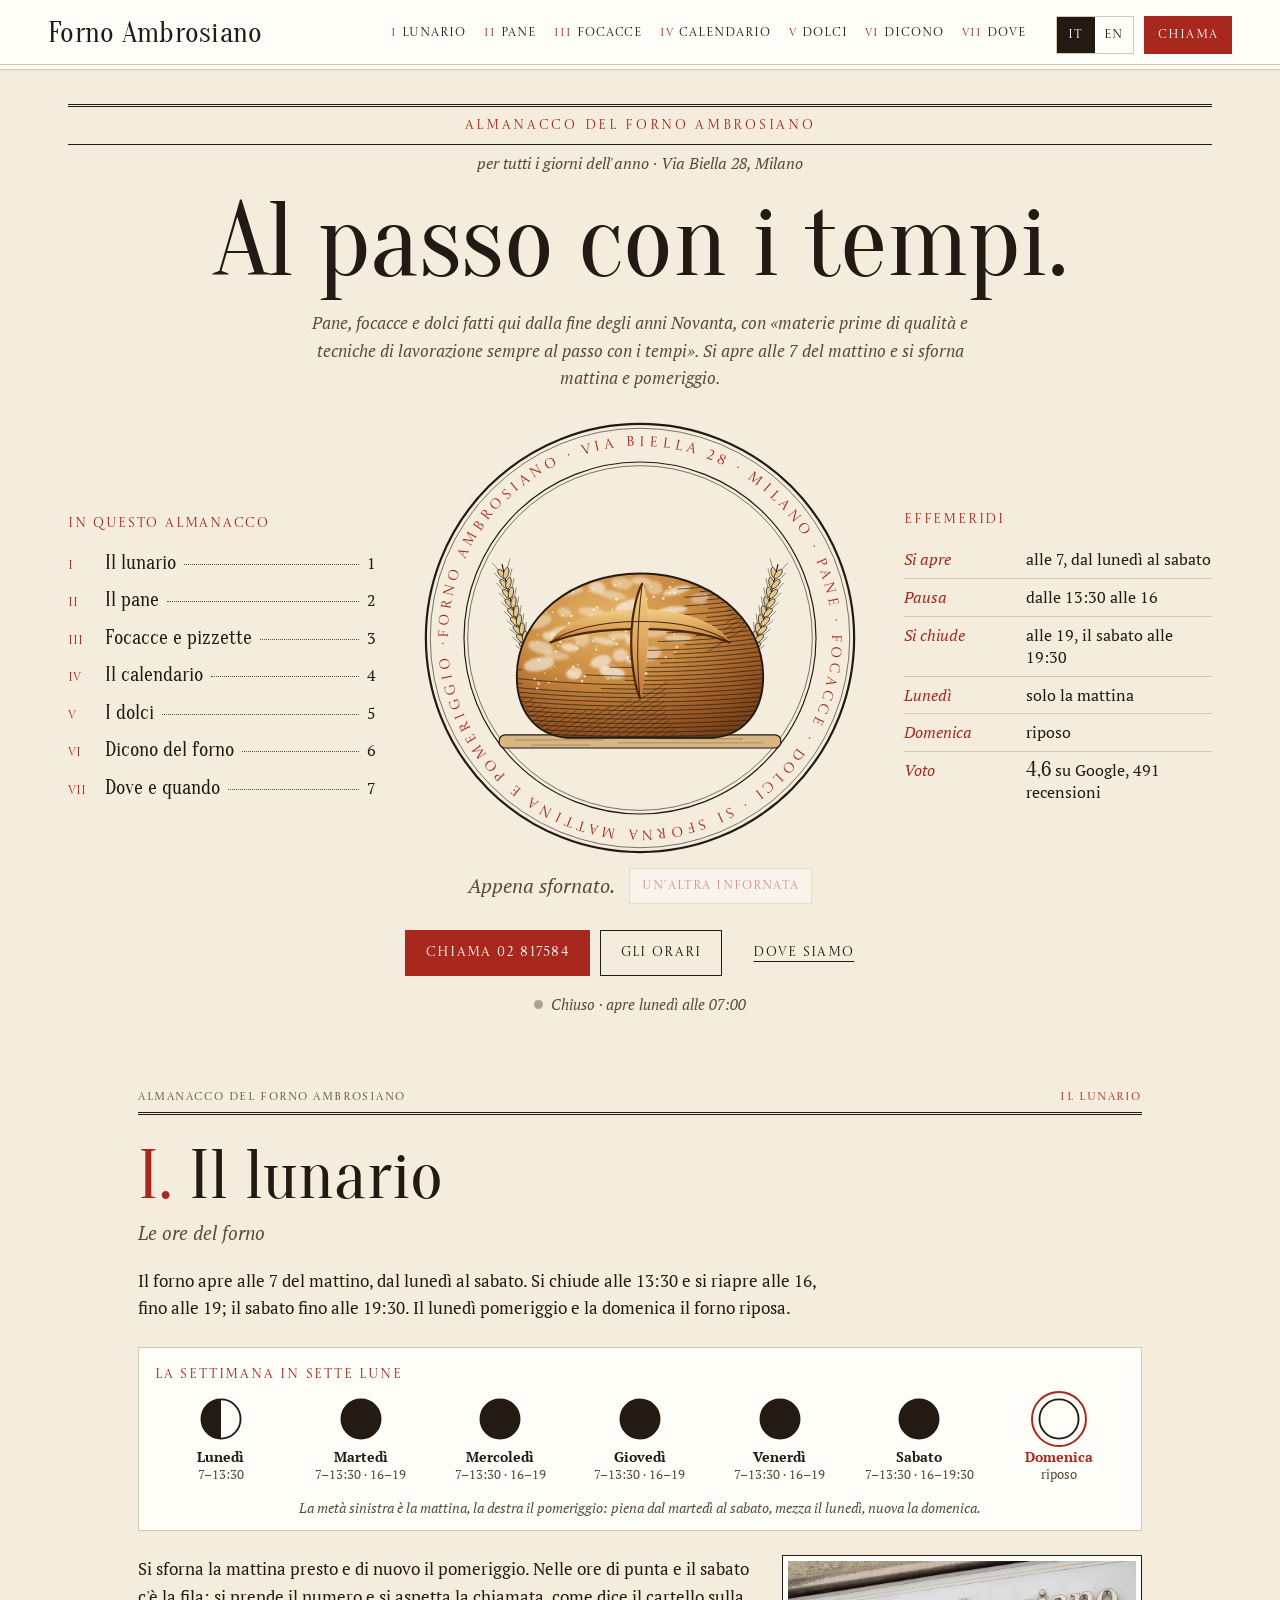
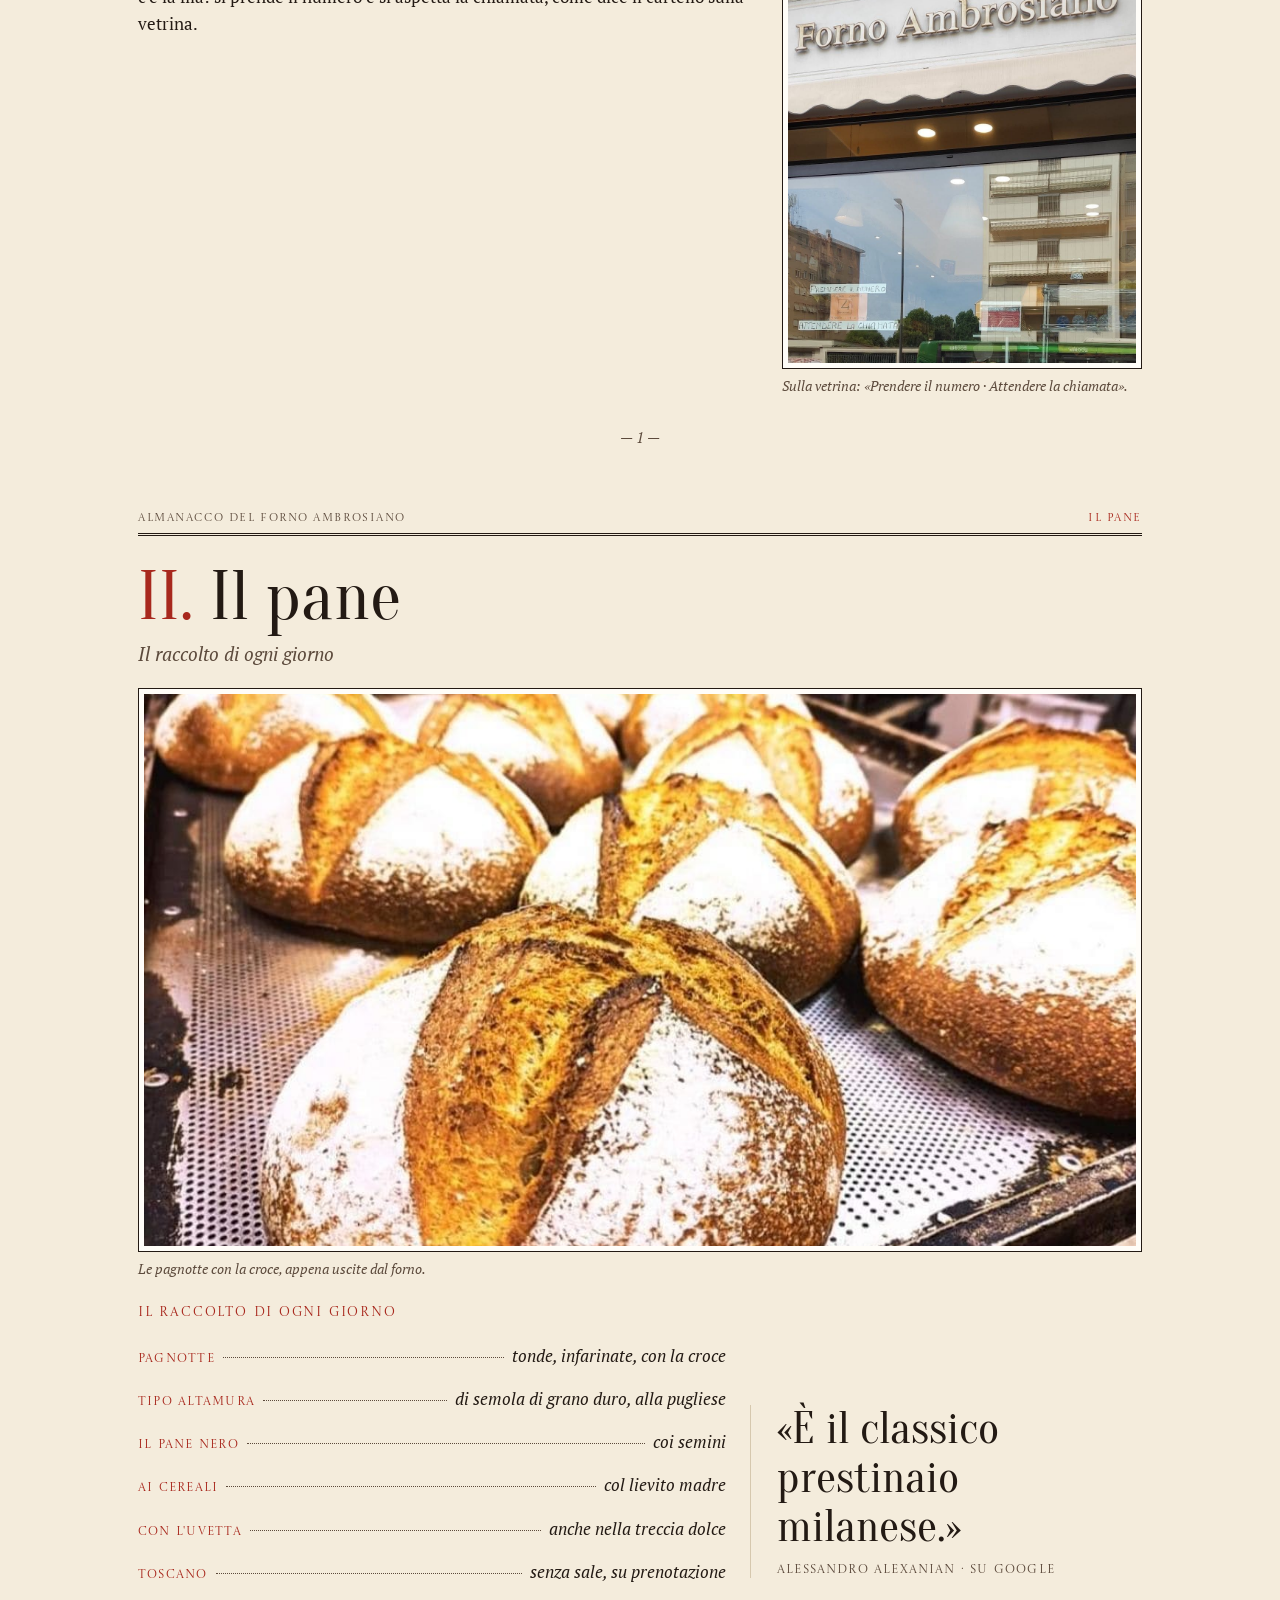
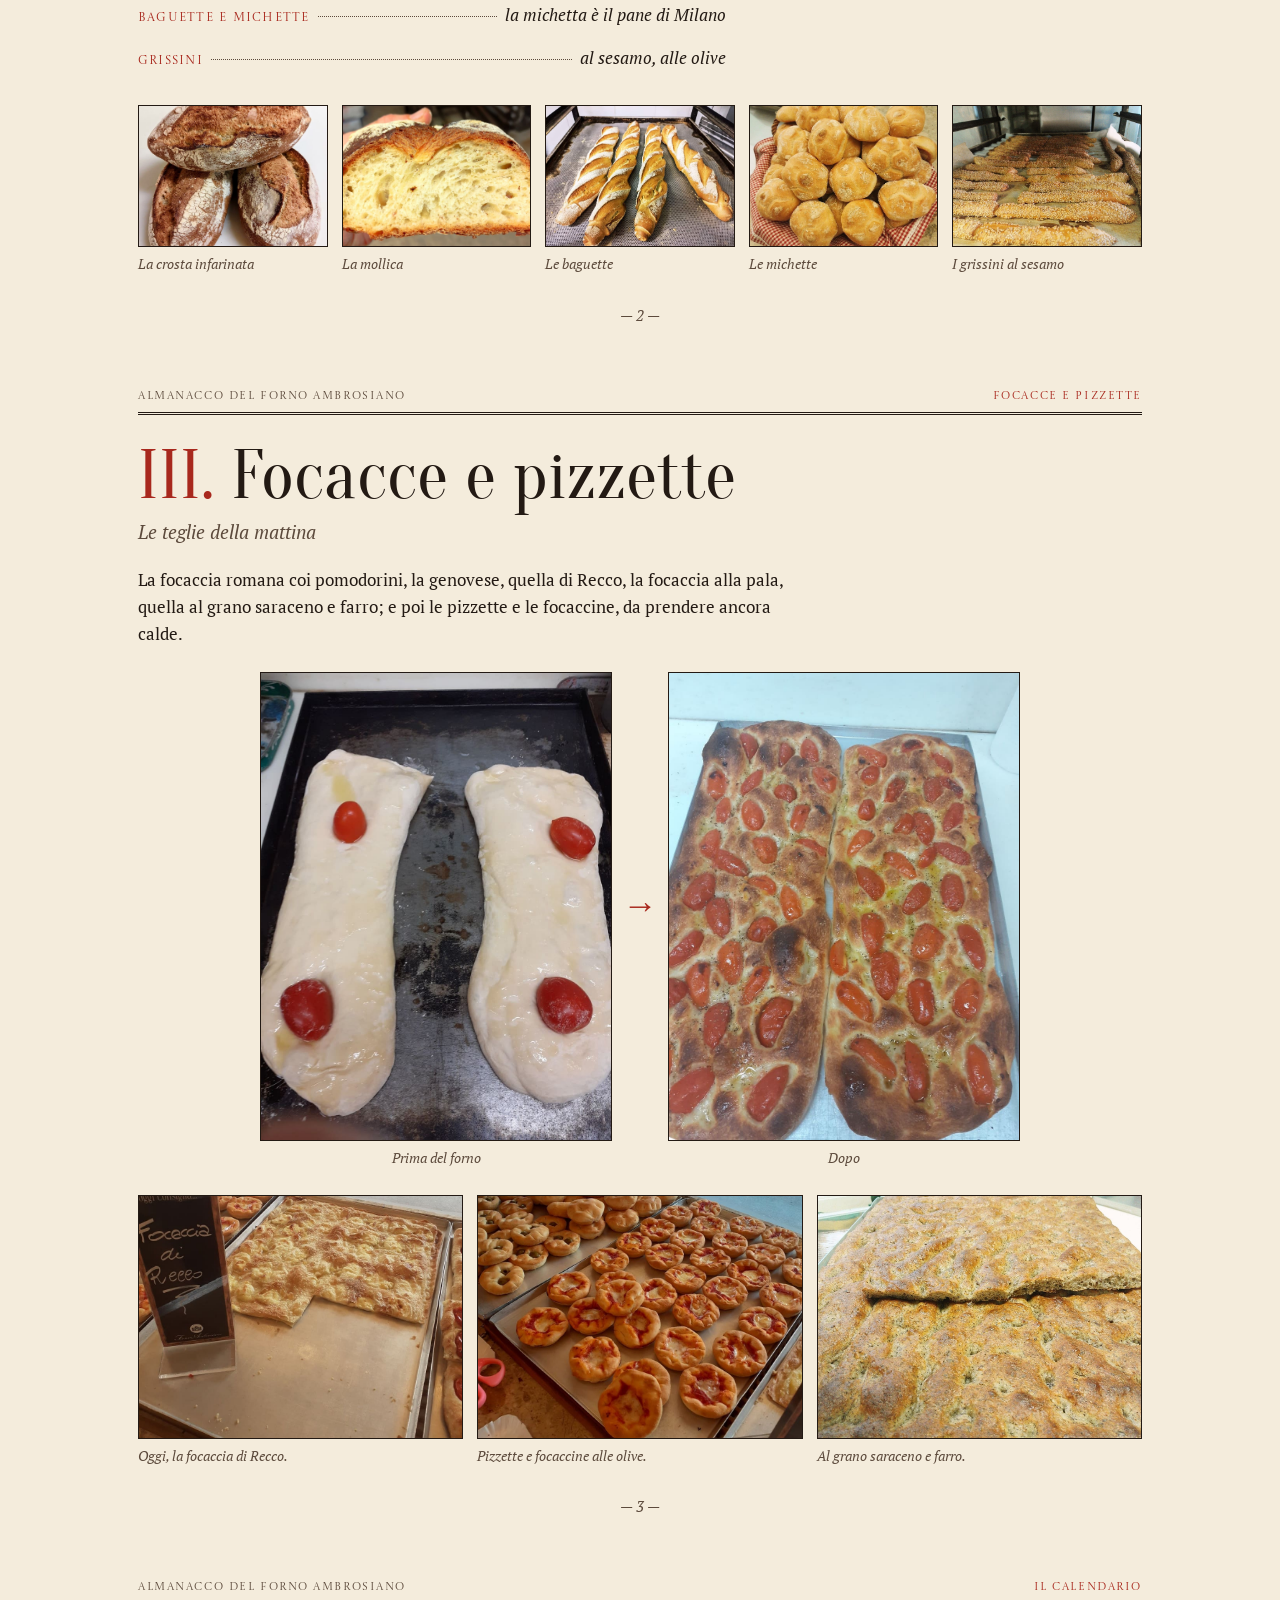
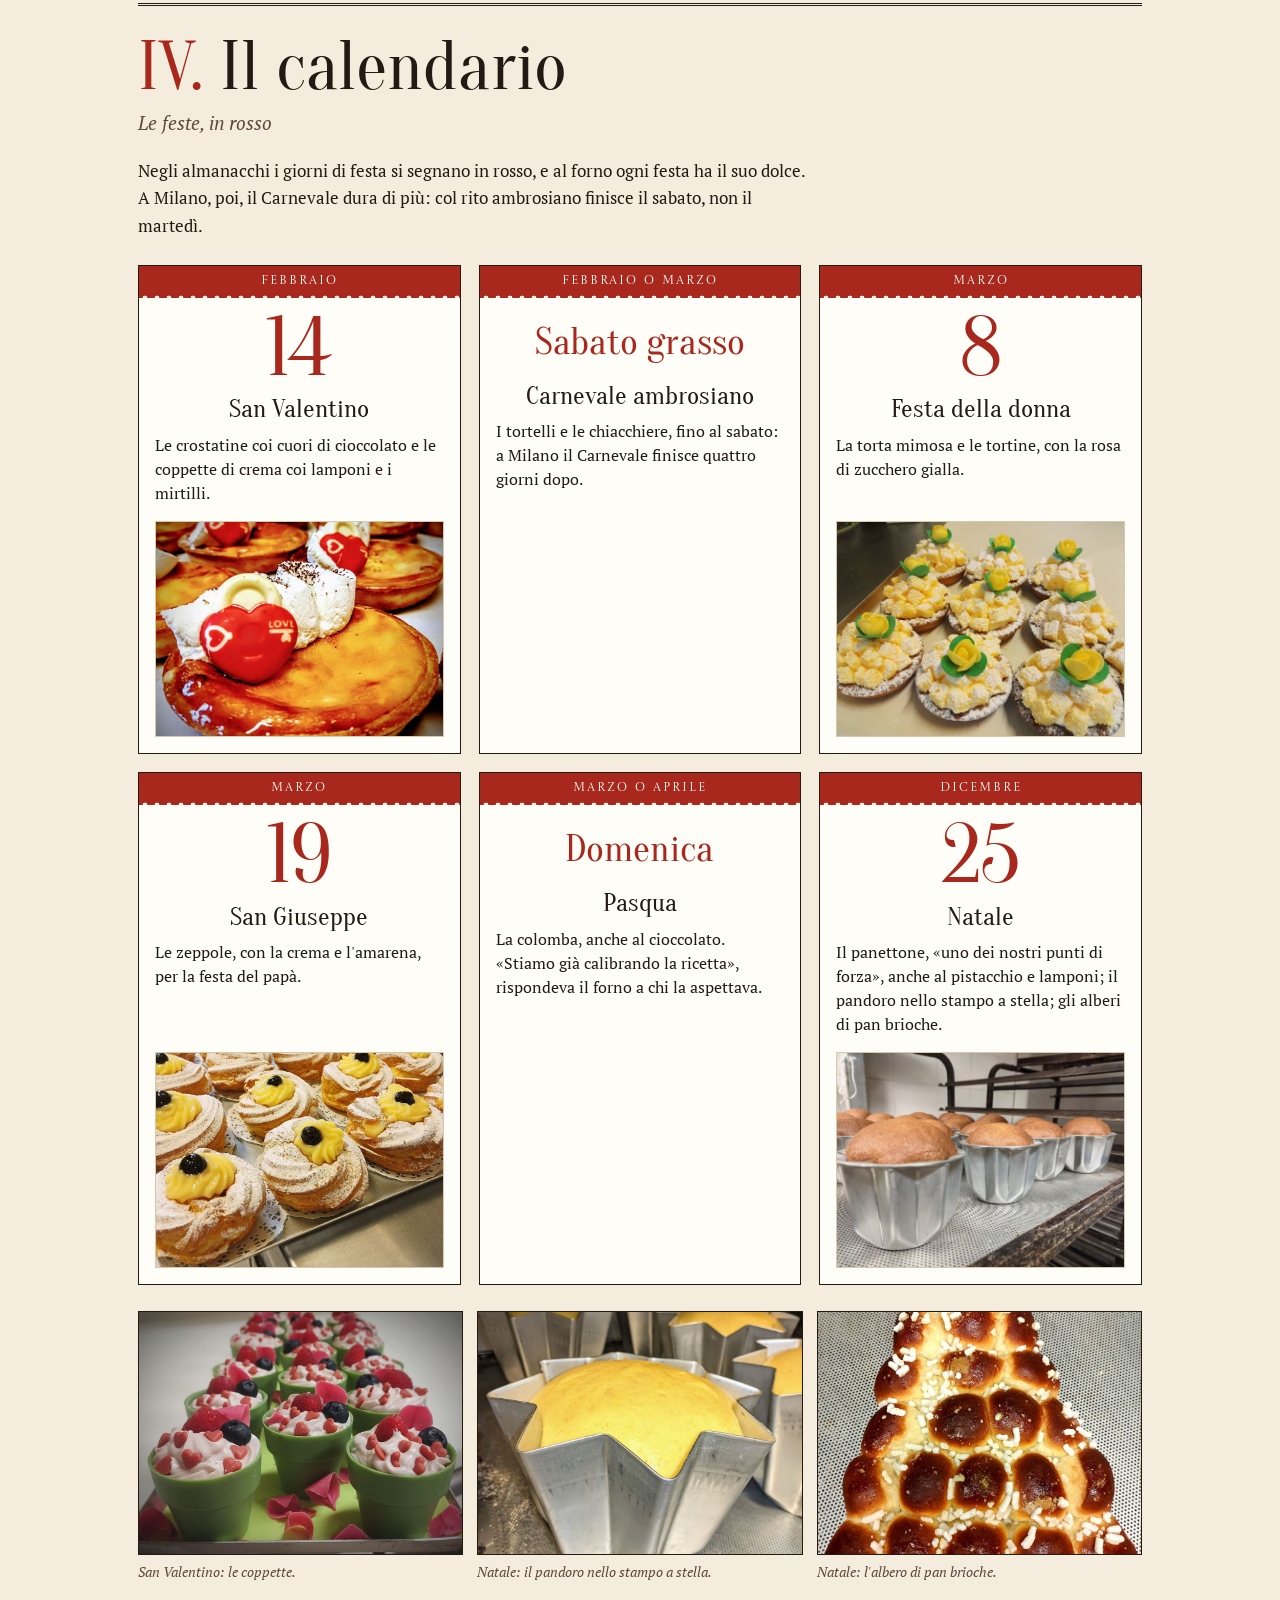
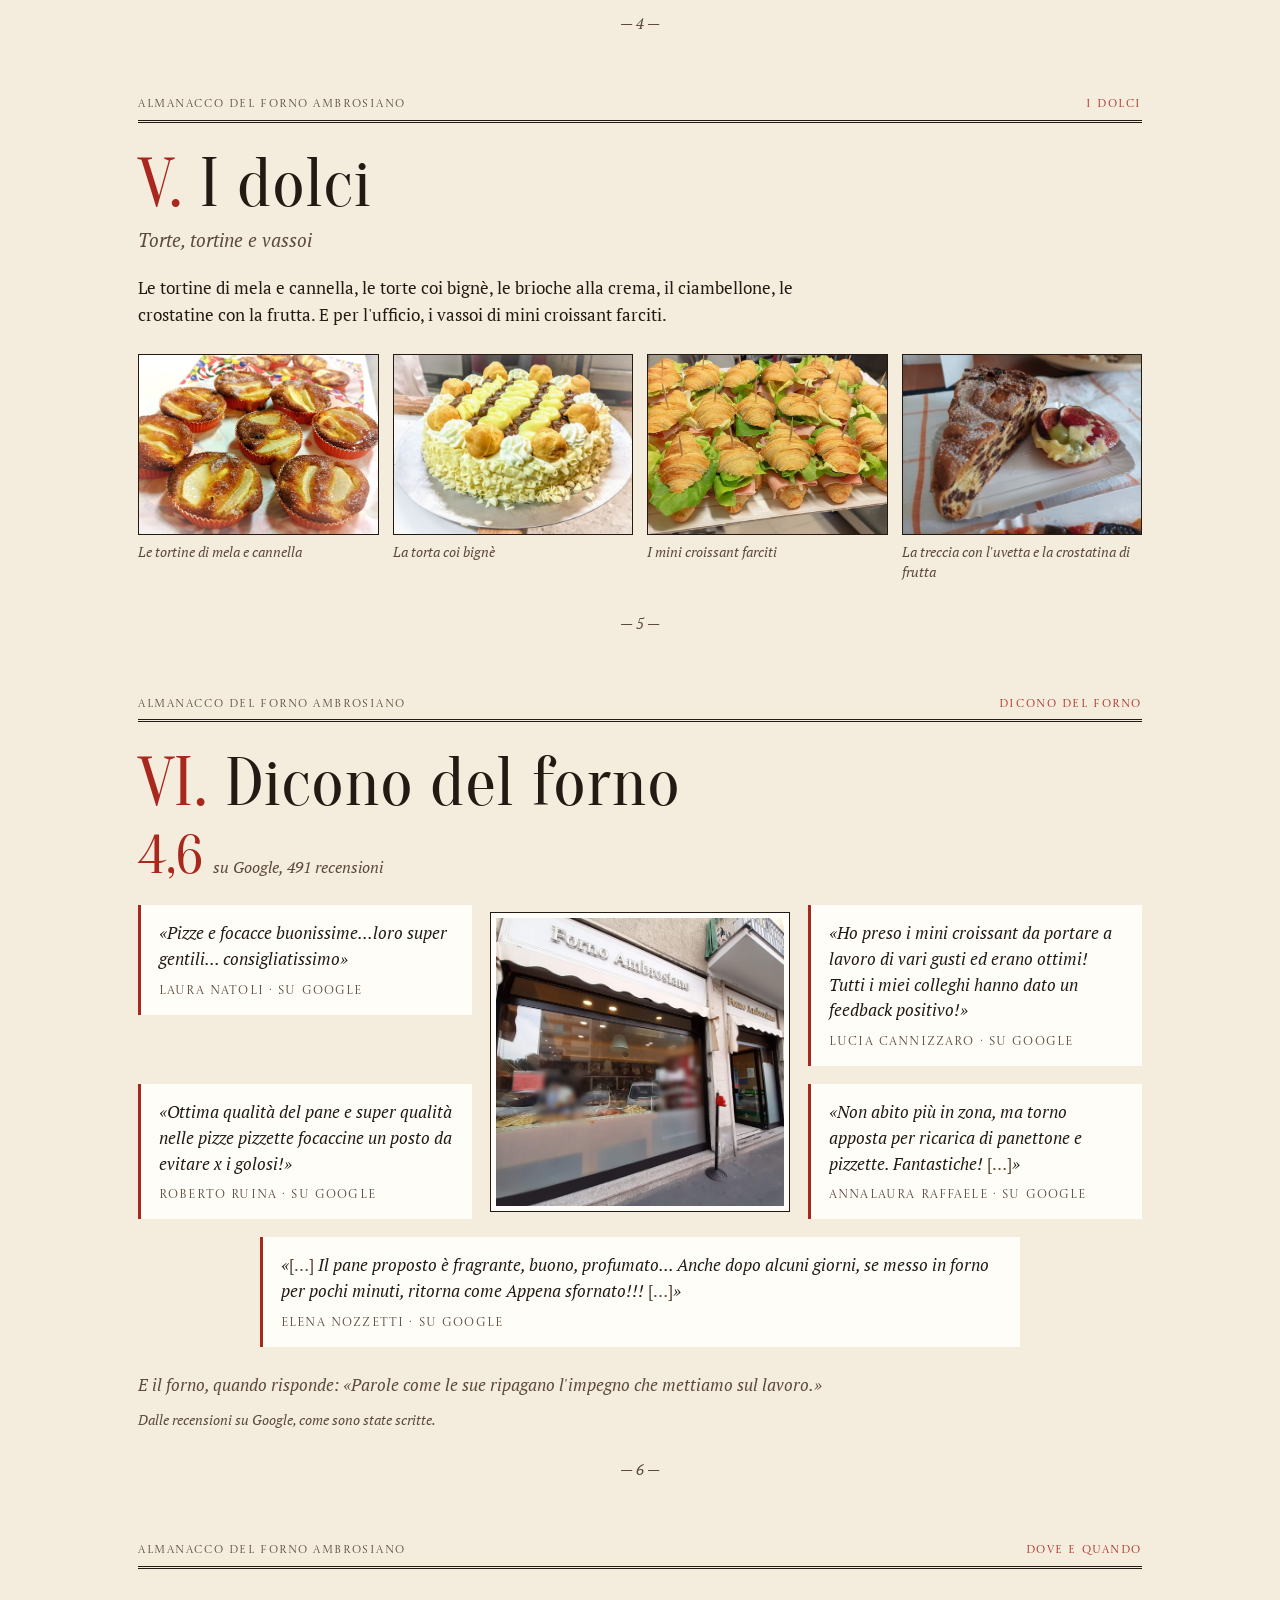
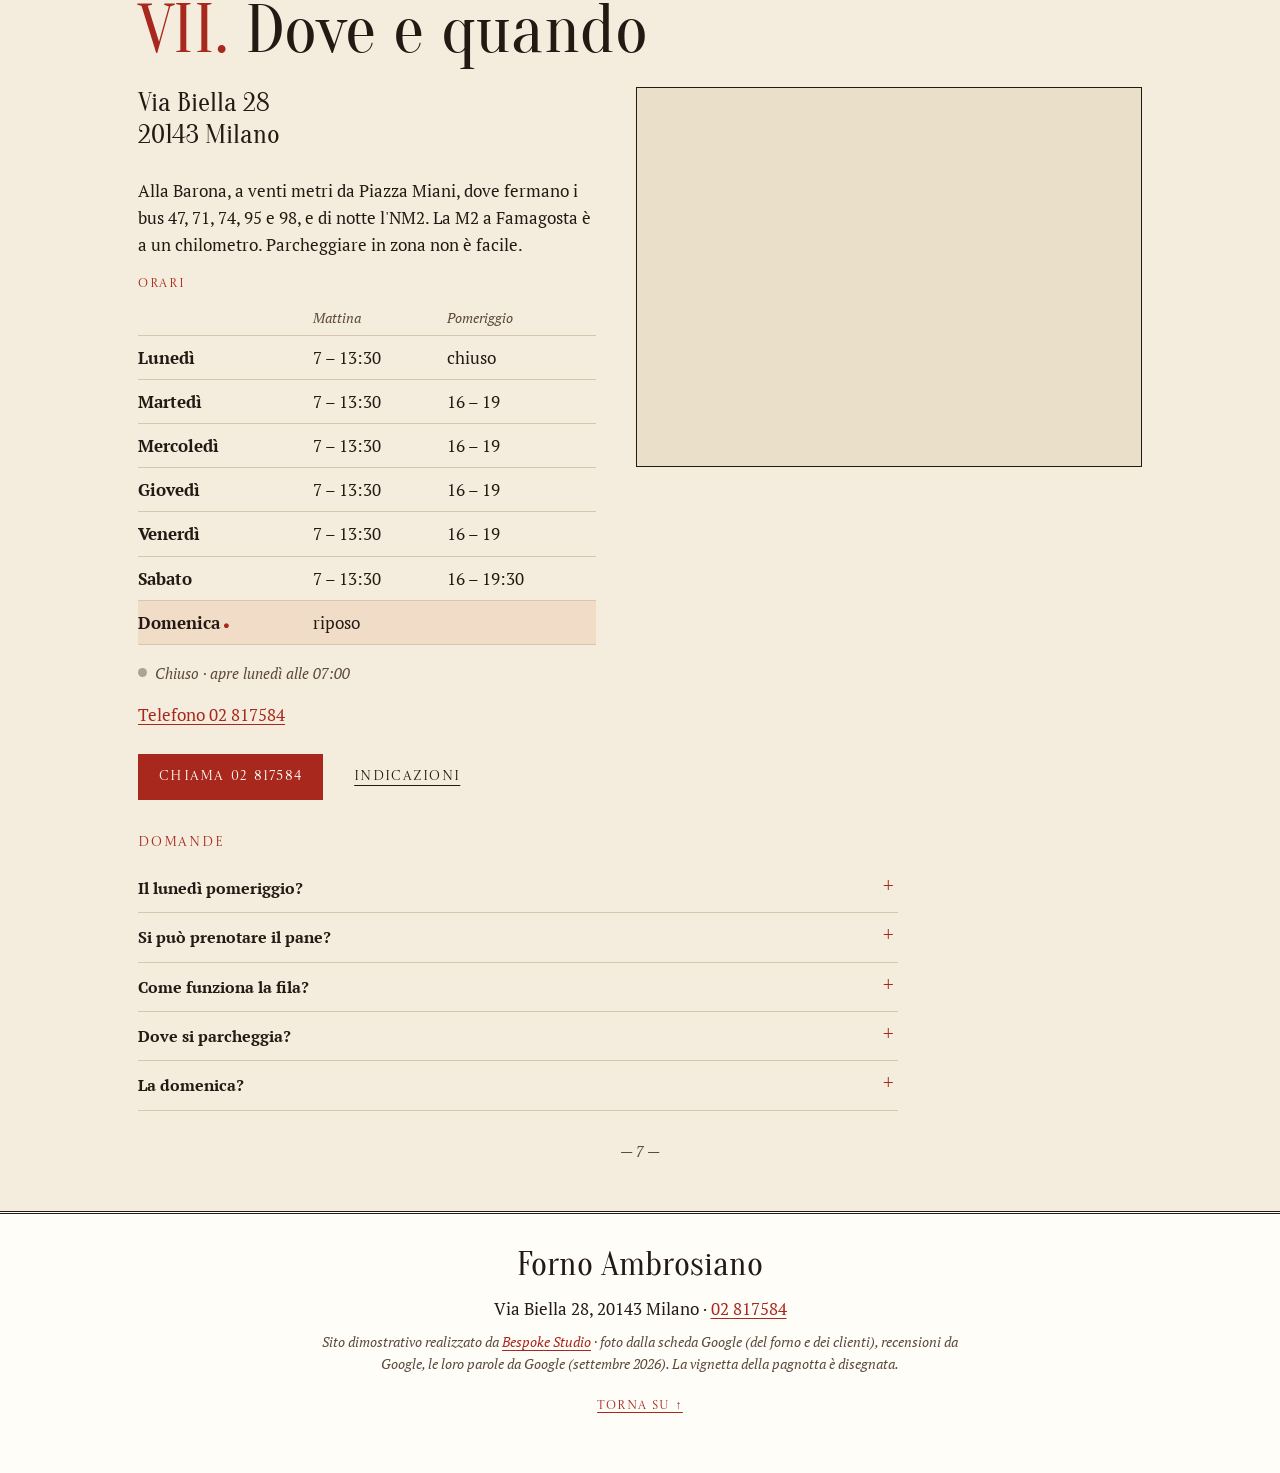
==== index.html @ 09658098 "Forno Ambrosiano — «Al passo con i tempi.» La pagina è l'almanacco del forno, impaginato come il Bar" ====
<!DOCTYPE html>
<html lang="it" class="no-js">
<head>
<meta charset="utf-8">
<meta name="viewport" content="width=device-width, initial-scale=1">
<script>(function(){var r=document.documentElement;r.classList.remove('no-js');
/* la firma: finché main.js non parte la pagnotta è pasta cruda, senza tagli né incisione; se il codice non arriva, dopo 2,5 s la pagina va allo stato finale */
try{if(!matchMedia('(prefers-reduced-motion: reduce)').matches){r.classList.add('firma-attesa');window.__attesaInfornata=setTimeout(function(){r.classList.remove('firma-attesa')},2500)}}catch(e){}})()</script>
<title>Forno Ambrosiano — Pane, focacce e dolci in Via Biella 28, Milano</title>
<meta name="description" content="Forno Ambrosiano, Via Biella 28 a Milano (Barona, Piazza Miani): pane, focacce, pizzette e dolci fatti qui dalla fine degli anni Novanta. Dal lunedì al sabato dalle 7; il pomeriggio dalle 16, il lunedì solo la mattina.">
<link rel="canonical" href="https://rotenzark.github.io/forno-ambrosiano/">
<meta property="og:type" content="website">
<meta property="og:title" content="Forno Ambrosiano — Al passo con i tempi.">
<meta property="og:description" content="Via Biella 28, Milano: pane, focacce, pizzette e dolci, dalle 7 del mattino. L'almanacco del forno: il lunario delle ore, il pane di ogni giorno, il calendario delle feste.">
<meta property="og:image" content="https://rotenzark.github.io/forno-ambrosiano/img/og.jpg">
<meta property="og:url" content="https://rotenzark.github.io/forno-ambrosiano/">
<meta property="og:locale" content="it_IT">
<meta name="twitter:card" content="summary_large_image">
<meta name="theme-color" content="#F4ECDC">
<link rel="icon" href="img/favicon.svg" type="image/svg+xml">
<link rel="icon" href="img/favicon-32.png" sizes="32x32" type="image/png">
<link rel="apple-touch-icon" href="img/apple-touch-icon.png">
<link rel="preconnect" href="https://fonts.googleapis.com">
<link rel="preconnect" href="https://fonts.gstatic.com" crossorigin>
<link href="https://fonts.googleapis.com/css2?family=Oranienbaum&amp;family=Castoro+Titling&amp;family=PT+Serif:ital,wght@0,400;0,700;1,400&amp;display=swap" rel="stylesheet">
<link rel="stylesheet" href="css/styles.css?v=1">
<script src="https://cdn.jsdelivr.net/npm/gsap@3.12.5/dist/gsap.min.js" defer></script>
<script src="https://cdn.jsdelivr.net/npm/gsap@3.12.5/dist/ScrollTrigger.min.js" defer></script>
<script src="js/main.js?v=1" defer></script>
<script type="application/ld+json">
{"@context":"https://schema.org","@type":"Bakery","name":"Forno Ambrosiano","legalName":"Forno Ambrosiano S.r.l.","description":"Forno a Milano, in Via Biella 28 (Barona): pane, focacce, pizzette e dolci fatti qui dalla fine degli anni Novanta.","slogan":"Al passo con i tempi.","url":"https://rotenzark.github.io/forno-ambrosiano/","image":"https://rotenzark.github.io/forno-ambrosiano/img/og.jpg","telephone":"+39 02 817584","priceRange":"€","address":{"@type":"PostalAddress","streetAddress":"Via Biella 28","postalCode":"20143","addressLocality":"Milano","addressRegion":"MI","addressCountry":"IT"},"geo":{"@type":"GeoCoordinates","latitude":45.43821,"longitude":9.155},"openingHoursSpecification":[{"@type":"OpeningHoursSpecification","dayOfWeek":["Monday","Tuesday","Wednesday","Thursday","Friday","Saturday"],"opens":"07:00","closes":"13:30"},{"@type":"OpeningHoursSpecification","dayOfWeek":["Tuesday","Wednesday","Thursday","Friday"],"opens":"16:00","closes":"19:00"},{"@type":"OpeningHoursSpecification","dayOfWeek":"Saturday","opens":"16:00","closes":"19:30"}],"aggregateRating":{"@type":"AggregateRating","ratingValue":"4.6","reviewCount":"491","bestRating":"5"}}
</script>
<script type="application/ld+json">
{"@context":"https://schema.org","@type":"FAQPage","mainEntity":[
{"@type":"Question","name":"Il Forno Ambrosiano è aperto il lunedì pomeriggio?","acceptedAnswer":{"@type":"Answer","text":"No: il lunedì si apre solo la mattina, dalle 7 alle 13:30. Dal martedì al sabato si riapre alle 16."}},
{"@type":"Question","name":"Si può prenotare il pane?","acceptedAnswer":{"@type":"Answer","text":"Il pane toscano senza sale si prenota. Per il resto si chiama il forno: 02 817584."}},
{"@type":"Question","name":"Come funziona la fila?","acceptedAnswer":{"@type":"Answer","text":"Si prende il numero e si aspetta la chiamata."}},
{"@type":"Question","name":"Come si arriva al Forno Ambrosiano?","acceptedAnswer":{"@type":"Answer","text":"A Piazza Miani, a venti metri, fermano i bus 47, 71, 74, 95 e 98, e di notte l'NM2. La M2 Famagosta è a un chilometro."}},
{"@type":"Question","name":"È aperto la domenica?","acceptedAnswer":{"@type":"Answer","text":"No: la domenica il forno riposa."}}
]}
</script>
</head>
<body>

<a class="salta-al-testo" href="#lunario" data-i18n="m.salta">Vai all'almanacco</a>

<header class="testata" id="testata">
  <a class="insegna" href="#inizio" aria-label="Forno Ambrosiano, torna all'inizio" data-i18n-aria="m.top"><span class="insegna__nome">Forno Ambrosiano</span></a>
  <nav id="mainNav" class="indice" aria-label="Le rubriche dell'almanacco" data-i18n-aria="m.nav">
    <a href="#lunario"><i>I</i><span data-i18n="n.lunario">Lunario</span></a>
    <a href="#pane"><i>II</i><span data-i18n="n.pane">Pane</span></a>
    <a href="#focacce"><i>III</i><span data-i18n="n.focacce">Focacce</span></a>
    <a href="#calendario"><i>IV</i><span data-i18n="n.calendario">Calendario</span></a>
    <a href="#dolci"><i>V</i><span data-i18n="n.dolci">Dolci</span></a>
    <a href="#dicono"><i>VI</i><span data-i18n="n.dicono">Dicono</span></a>
    <a href="#dove"><i>VII</i><span data-i18n="n.dove">Dove</span></a>
  </nav>
  <div class="testata__destra">
    <div class="lingue" role="group" aria-label="Lingua" data-i18n-aria="m.lingua">
      <button type="button" data-lang="it" aria-pressed="true">IT</button>
      <button type="button" data-lang="en" aria-pressed="false">EN</button>
    </div>
    <a class="testata__chiama" href="tel:+3902817584"><span data-i18n="t.chiama">Chiama</span></a>
    <button id="burger" class="burger" type="button" aria-expanded="false" aria-controls="indiceMobile" aria-label="Apri il menu" data-i18n-aria="m.menu"><span></span><span></span><span></span></button>
  </div>
</header>

<nav id="indiceMobile" class="indice-mobile" hidden aria-label="Le rubriche" data-i18n-aria="m.rubriche">
  <a class="indice-mobile__chiama" href="tel:+3902817584"><span data-i18n="t.chiama">Chiama</span> <span class="intero">02 817584</span></a>
  <a href="#lunario"><i>I</i> <b data-i18n="c1.t">Il lunario</b> <span data-i18n="c1.s">Le ore del forno</span></a>
  <a href="#pane"><i>II</i> <b data-i18n="c2.t">Il pane</b> <span data-i18n="c2.s">Il raccolto di ogni giorno</span></a>
  <a href="#focacce"><i>III</i> <b data-i18n="c3.t">Focacce e pizzette</b> <span data-i18n="c3.s">Le teglie della mattina</span></a>
  <a href="#calendario"><i>IV</i> <b data-i18n="c4.t">Il calendario</b> <span data-i18n="c4.s">Le feste, in rosso</span></a>
  <a href="#dolci"><i>V</i> <b data-i18n="c5.t">I dolci</b> <span data-i18n="c5.s">Torte, tortine e vassoi</span></a>
  <a href="#dicono"><i>VI</i> <b data-i18n="c6.t">Dicono del forno</b> <span data-i18n="c6.s">Le recensioni</span></a>
  <a href="#dove"><i>VII</i> <b data-i18n="c7.t">Dove e quando</b> <span data-i18n="c7.s">Indirizzo, orari, domande</span></a>
</nav>

<main>

  <!-- ══════ IL FRONTESPIZIO — la firma: la vignetta della pagnotta. Stato finale = questo HTML ══════ -->
  <section id="inizio" class="frontespizio" aria-labelledby="titolo">
    <p class="frontespizio__testata"><span data-i18n="h.testata">Almanacco del Forno Ambrosiano</span></p>
    <p class="frontespizio__sotto"><span data-i18n="h.sotto">per tutti i giorni dell'anno</span> · Via Biella 28, Milano</p>
    <h1 id="titolo" class="frontespizio__titolo" data-i18n="h.titolo">Al passo con i tempi.</h1>
    <p class="frontespizio__sommario" data-i18n="h.sommario">Pane, focacce e dolci fatti qui dalla fine degli anni Novanta, con «materie prime di qualità e tecniche di lavorazione sempre al passo con i tempi». Si apre alle 7 del mattino e si sforna mattina e pomeriggio.</p>
    <div class="frontespizio__corpo">
      <div class="colonna colonna--indice">
        <h2 class="etichetta" data-i18n="h.indice">In questo almanacco</h2>
        <ol class="sommario">
          <li><a href="#lunario"><i>I</i><span data-i18n="c1.t">Il lunario</span><b>1</b></a></li>
          <li><a href="#pane"><i>II</i><span data-i18n="c2.t">Il pane</span><b>2</b></a></li>
          <li><a href="#focacce"><i>III</i><span data-i18n="c3.t">Focacce e pizzette</span><b>3</b></a></li>
          <li><a href="#calendario"><i>IV</i><span data-i18n="c4.t">Il calendario</span><b>4</b></a></li>
          <li><a href="#dolci"><i>V</i><span data-i18n="c5.t">I dolci</span><b>5</b></a></li>
          <li><a href="#dicono"><i>VI</i><span data-i18n="c6.t">Dicono del forno</span><b>6</b></a></li>
          <li><a href="#dove"><i>VII</i><span data-i18n="c7.t">Dove e quando</span><b>7</b></a></li>
        </ol>
      </div>
      <figure class="vignetta" id="vignetta" data-firma="fatta">
        <!--PAGNOTTA--><svg class="vignetta__svg" viewBox="0 0 600 600" role="img" aria-labelledby="vignettaTitolo vignettaDesc" focusable="false">
  <title id="vignettaTitolo" data-i18n="f.titolo">Una pagnotta appena sfornata, incisa come la vignetta di un almanacco</title>
  <desc id="vignettaDesc" data-i18n="f.desc">Dentro un tondo con la scritta a giro, una pagnotta tonda sulla pala fra due spighe. La lama incide la croce sulla pasta cruda, in forno la pagnotta si alza, i tagli si aprono, la crosta si colora e il tratteggio dell'incisione si stampa, prima le ombre leggere e poi le scure; alla fine la crosta si crepa e sale il vapore.</desc>
  <defs>
    <radialGradient id="g-cruda" cx=".38" cy=".3" r=".8"><stop offset="0" stop-color="#F3E8CF"/><stop offset=".7" stop-color="#E8D6B1"/><stop offset="1" stop-color="#D9C39A"/></radialGradient>
    <radialGradient id="g-cotta" cx=".36" cy=".28" r=".82"><stop offset="0" stop-color="#E4B468"/><stop offset=".45" stop-color="#C98A40"/><stop offset=".8" stop-color="#9C5A26"/><stop offset="1" stop-color="#7A4219"/></radialGradient>
    <linearGradient id="g-grigna" x1="0" y1="0" x2="0" y2="1"><stop offset="0" stop-color="#F0CF86"/><stop offset=".55" stop-color="#DDA45A"/><stop offset="1" stop-color="#B8742F"/></linearGradient>
    <path id="giro" d="M38 300a262 262 0 1 1 524 0a262 262 0 1 1 -524 0"/>
    <filter id="f-farina" x="-10%" y="-10%" width="120%" height="120%"><feGaussianBlur stdDeviation="1.8"/></filter>
  </defs>
  <g class="vignetta__cornice">
    <circle cx="300" cy="300" r="292" class="cornice__fuori"/>
    <circle cx="300" cy="300" r="286" class="cornice__filo"/>
    <circle cx="300" cy="300" r="240" class="cornice__dentro"/>
    <circle cx="300" cy="300" r="235" class="cornice__filo"/>
    <text class="vignetta__scritta"><textPath href="#giro" textLength="1640" lengthAdjust="spacing" data-i18n="f.giro">FORNO AMBROSIANO · VIA BIELLA 28 · MILANO · PANE · FOCACCE · DOLCI · SI SFORNA MATTINA E POMERIGGIO ·</textPath></text>
  </g>
  <g class="spiga"><path class="spiga__stelo" d="M246 438Q150 384 112 200"/><path class="spiga__reste" d="M141 318.2L130.7 310.2M152.3 312.9L152.9 299.9M136.5 307.4L126.5 299.1M148 302.4L149 289.5M132.3 296.2L122.4 287.7M143.8 291.6L145.1 278.7M128.2 284.7L118.5 275.9M139.8 280.3L141.5 267.4M124.2 272.7L114.8 263.8M136 268.7L138 255.9M120.5 260.4L111.2 251.3M132.3 256.7L134.6 243.9M116.9 247.8L107.9 238.4M128.8 244.3L131.3 231.5M113.4 234.7L104.6 225.2M125.5 231.5L128.3 218.8M110.2 221.3L101.6 211.5M122.3 218.2L125.3 205.6M107.1 207.4L98.7 197.6M119.3 204.7L122.5 192.1"/><g class="spiga__chicchi"><ellipse cx="146.5" cy="322.4" rx="7.8" ry="3.4" transform="rotate(-142 146.5 322.4)"/><ellipse cx="152" cy="319.9" rx="7.8" ry="3.4" transform="rotate(-87 152 319.9)"/><ellipse cx="142" cy="311.8" rx="7.8" ry="3.4" transform="rotate(-141 142 311.8)"/><ellipse cx="147.5" cy="309.4" rx="7.8" ry="3.4" transform="rotate(-86 147.5 309.4)"/><ellipse cx="137.6" cy="300.8" rx="7.8" ry="3.4" transform="rotate(-139 137.6 300.8)"/><ellipse cx="143.1" cy="298.5" rx="7.8" ry="3.4" transform="rotate(-84 143.1 298.5)"/><ellipse cx="133.3" cy="289.4" rx="7.8" ry="3.4" transform="rotate(-138 133.3 289.4)"/><ellipse cx="139" cy="287.3" rx="7.8" ry="3.4" transform="rotate(-83 139 287.3)"/><ellipse cx="129.3" cy="277.6" rx="7.8" ry="3.4" transform="rotate(-136 129.3 277.6)"/><ellipse cx="135" cy="275.6" rx="7.8" ry="3.4" transform="rotate(-81 135 275.6)"/><ellipse cx="125.4" cy="265.4" rx="7.8" ry="3.4" transform="rotate(-135 125.4 265.4)"/><ellipse cx="131.1" cy="263.6" rx="7.8" ry="3.4" transform="rotate(-80 131.1 263.6)"/><ellipse cx="121.7" cy="252.8" rx="7.8" ry="3.4" transform="rotate(-134 121.7 252.8)"/><ellipse cx="127.5" cy="251.1" rx="7.8" ry="3.4" transform="rotate(-79 127.5 251.1)"/><ellipse cx="118.2" cy="239.9" rx="7.8" ry="3.4" transform="rotate(-133 118.2 239.9)"/><ellipse cx="124" cy="238.3" rx="7.8" ry="3.4" transform="rotate(-78 124 238.3)"/><ellipse cx="114.8" cy="226.5" rx="7.8" ry="3.4" transform="rotate(-132 114.8 226.5)"/><ellipse cx="120.7" cy="225.1" rx="7.8" ry="3.4" transform="rotate(-77 120.7 225.1)"/><ellipse cx="111.6" cy="212.8" rx="7.8" ry="3.4" transform="rotate(-130 111.6 212.8)"/><ellipse cx="117.5" cy="211.4" rx="7.8" ry="3.4" transform="rotate(-75 117.5 211.4)"/></g></g>
  <g class="spiga"><path class="spiga__stelo" d="M354 438Q450 384 488 200"/><path class="spiga__reste" d="M447.7 312.9L447.1 299.9M459 318.2L469.3 310.2M452 302.4L451 289.5M463.5 307.4L473.5 299.1M456.2 291.6L454.9 278.7M467.7 296.2L477.6 287.7M460.2 280.3L458.5 267.4M471.8 284.7L481.5 275.9M464 268.7L462 255.9M475.8 272.7L485.2 263.8M467.7 256.7L465.4 243.9M479.5 260.4L488.8 251.3M471.2 244.3L468.7 231.5M483.1 247.8L492.1 238.4M474.5 231.5L471.7 218.8M486.6 234.7L495.4 225.2M477.7 218.2L474.7 205.6M489.8 221.3L498.4 211.5M480.7 204.7L477.5 192.1M492.9 207.4L501.3 197.6"/><g class="spiga__chicchi"><ellipse cx="448" cy="319.9" rx="7.8" ry="3.4" transform="rotate(-93 448 319.9)"/><ellipse cx="453.5" cy="322.4" rx="7.8" ry="3.4" transform="rotate(-38 453.5 322.4)"/><ellipse cx="452.5" cy="309.4" rx="7.8" ry="3.4" transform="rotate(-94 452.5 309.4)"/><ellipse cx="458" cy="311.8" rx="7.8" ry="3.4" transform="rotate(-39 458 311.8)"/><ellipse cx="456.9" cy="298.5" rx="7.8" ry="3.4" transform="rotate(-96 456.9 298.5)"/><ellipse cx="462.4" cy="300.8" rx="7.8" ry="3.4" transform="rotate(-41 462.4 300.8)"/><ellipse cx="461" cy="287.3" rx="7.8" ry="3.4" transform="rotate(-97 461 287.3)"/><ellipse cx="466.7" cy="289.4" rx="7.8" ry="3.4" transform="rotate(-42 466.7 289.4)"/><ellipse cx="465" cy="275.6" rx="7.8" ry="3.4" transform="rotate(-99 465 275.6)"/><ellipse cx="470.7" cy="277.6" rx="7.8" ry="3.4" transform="rotate(-44 470.7 277.6)"/><ellipse cx="468.9" cy="263.6" rx="7.8" ry="3.4" transform="rotate(-100 468.9 263.6)"/><ellipse cx="474.6" cy="265.4" rx="7.8" ry="3.4" transform="rotate(-45 474.6 265.4)"/><ellipse cx="472.5" cy="251.1" rx="7.8" ry="3.4" transform="rotate(-101 472.5 251.1)"/><ellipse cx="478.3" cy="252.8" rx="7.8" ry="3.4" transform="rotate(-46 478.3 252.8)"/><ellipse cx="476" cy="238.3" rx="7.8" ry="3.4" transform="rotate(-102 476 238.3)"/><ellipse cx="481.8" cy="239.9" rx="7.8" ry="3.4" transform="rotate(-47 481.8 239.9)"/><ellipse cx="479.3" cy="225.1" rx="7.8" ry="3.4" transform="rotate(-103 479.3 225.1)"/><ellipse cx="485.2" cy="226.5" rx="7.8" ry="3.4" transform="rotate(-48 485.2 226.5)"/><ellipse cx="482.5" cy="211.4" rx="7.8" ry="3.4" transform="rotate(-105 482.5 211.4)"/><ellipse cx="488.4" cy="212.8" rx="7.8" ry="3.4" transform="rotate(-50 488.4 212.8)"/></g></g>
  <g class="tavola"><rect class="tavola__asse" x="108" y="432" width="384" height="18" rx="8"/><path class="tavola__venature" d="M130 439L250 439M270 443L468 443M152 446L232 446M320 437.5L440 437.5"/></g>
  <g class="pagnotta" id="pagnotta">
    <path class="pagnotta__cruda" d="M132 352C132 272 208 212 300 212C392 212 468 272 468 352C468 398 444 432 400 436L200 436C156 432 132 398 132 352Z"/>
    <path class="pagnotta__cotta" id="pagnottaCotta" d="M132 352C132 272 208 212 300 212C392 212 468 272 468 352C468 398 444 432 400 436L200 436C156 432 132 398 132 352Z"/>
    <g class="farina" clip-path="url(#clip-pagnotta)"><g filter="url(#f-farina)"><ellipse cx="241.2" cy="231" rx="11.1" ry="8.1" transform="rotate(3 241.2 231)" opacity="0.57"/><ellipse cx="352.2" cy="300" rx="18.7" ry="4.8" transform="rotate(1 352.2 300)" opacity="0.53"/><ellipse cx="233.6" cy="264.7" rx="18.3" ry="6.2" transform="rotate(8 233.6 264.7)" opacity="0.43"/><ellipse cx="178.5" cy="298" rx="11.8" ry="6.4" transform="rotate(12 178.5 298)" opacity="0.61"/><ellipse cx="261.7" cy="241.2" rx="19.4" ry="5.5" transform="rotate(10 261.7 241.2)" opacity="0.44"/><ellipse cx="293.1" cy="303.2" rx="13.2" ry="6.9" transform="rotate(1 293.1 303.2)" opacity="0.6"/><ellipse cx="315.9" cy="270.4" rx="12.8" ry="6.2" transform="rotate(6 315.9 270.4)" opacity="0.63"/><ellipse cx="326.5" cy="289.6" rx="19.8" ry="8.4" transform="rotate(-17 326.5 289.6)" opacity="0.39"/><ellipse cx="246.6" cy="332.2" rx="14.7" ry="8.4" transform="rotate(-15 246.6 332.2)" opacity="0.62"/><ellipse cx="196.9" cy="264.6" rx="9.7" ry="6.2" transform="rotate(15 196.9 264.6)" opacity="0.41"/><ellipse cx="208.8" cy="236.7" rx="14.6" ry="4.6" transform="rotate(-14 208.8 236.7)" opacity="0.43"/><ellipse cx="203.8" cy="312.8" rx="11.7" ry="5.7" transform="rotate(8 203.8 312.8)" opacity="0.63"/><ellipse cx="285.5" cy="255.7" rx="19.8" ry="7.7" transform="rotate(-17 285.5 255.7)" opacity="0.65"/><ellipse cx="345.1" cy="262" rx="19.3" ry="5.2" transform="rotate(-6 345.1 262)" opacity="0.64"/><ellipse cx="316.4" cy="321.3" rx="12.8" ry="9" transform="rotate(-16 316.4 321.3)" opacity="0.48"/><ellipse cx="381.6" cy="246" rx="12.3" ry="7.2" transform="rotate(-5 381.6 246)" opacity="0.39"/><ellipse cx="271.5" cy="297.1" rx="15.3" ry="4.7" transform="rotate(-1 271.5 297.1)" opacity="0.45"/><ellipse cx="319.6" cy="231.3" rx="11" ry="9.2" transform="rotate(17 319.6 231.3)" opacity="0.42"/><ellipse cx="246.1" cy="281.3" rx="20.5" ry="7.3" transform="rotate(9 246.1 281.3)" opacity="0.51"/><ellipse cx="162.3" cy="335.7" rx="20.9" ry="9.4" transform="rotate(-10 162.3 335.7)" opacity="0.61"/><ellipse cx="163.8" cy="277.7" rx="16.4" ry="8.1" transform="rotate(-20 163.8 277.7)" opacity="0.44"/><ellipse cx="210.1" cy="348.2" rx="10.9" ry="7.9" transform="rotate(-8 210.1 348.2)" opacity="0.67"/><ellipse cx="164.5" cy="312.6" rx="17.2" ry="8.5" transform="rotate(13 164.5 312.6)" opacity="0.51"/><ellipse cx="186.3" cy="324" rx="17.5" ry="5.8" transform="rotate(6 186.3 324)" opacity="0.41"/><ellipse cx="220.9" cy="301.8" rx="10.4" ry="9.9" transform="rotate(15 220.9 301.8)" opacity="0.4"/><ellipse cx="198.1" cy="292.4" rx="20.7" ry="8.4" transform="rotate(-4 198.1 292.4)" opacity="0.55"/><ellipse cx="271.5" cy="272.1" rx="11.7" ry="4.4" transform="rotate(0 271.5 272.1)" opacity="0.54"/><ellipse cx="350.1" cy="235.4" rx="19.3" ry="5.3" transform="rotate(-15 350.1 235.4)" opacity="0.63"/><ellipse cx="275.1" cy="225.4" rx="14.3" ry="8" transform="rotate(7 275.1 225.4)" opacity="0.42"/><ellipse cx="250.6" cy="304.1" rx="16.6" ry="4.7" transform="rotate(11 250.6 304.1)" opacity="0.52"/><ellipse cx="273.4" cy="323.7" rx="10.7" ry="8.7" transform="rotate(-6 273.4 323.7)" opacity="0.55"/><ellipse cx="300.9" cy="222.1" rx="13.7" ry="5.6" transform="rotate(3 300.9 222.1)" opacity="0.48"/><ellipse cx="262" cy="346.7" rx="17.8" ry="8.2" transform="rotate(11 262 346.7)" opacity="0.68"/><ellipse cx="295.4" cy="330.3" rx="14.5" ry="5.2" transform="rotate(-2 295.4 330.3)" opacity="0.57"/></g><circle cx="279.4" cy="254.5" r="1.2" opacity="0.85"/><circle cx="308.2" cy="348.1" r="2" opacity="0.83"/><circle cx="280.7" cy="290.5" r="2" opacity="0.79"/><circle cx="347.4" cy="277.3" r="1" opacity="0.71"/><circle cx="347.4" cy="238.5" r="1.9" opacity="0.64"/><circle cx="214.8" cy="353.2" r="1.8" opacity="0.63"/><circle cx="262.3" cy="261.1" r="1.3" opacity="0.86"/><circle cx="311" cy="341" r="1.1" opacity="0.59"/><circle cx="224.7" cy="352" r="1.6" opacity="0.76"/><circle cx="342.6" cy="257.9" r="0.9" opacity="0.62"/><circle cx="293.2" cy="281.3" r="1.3" opacity="0.92"/><circle cx="306.6" cy="302" r="1.7" opacity="0.8"/><circle cx="347.1" cy="262.7" r="1.2" opacity="0.73"/><circle cx="289.8" cy="287.5" r="1.5" opacity="0.82"/><circle cx="162" cy="362.1" r="1.9" opacity="0.6"/><circle cx="240.4" cy="315.7" r="1.3" opacity="0.89"/><circle cx="268.1" cy="308" r="1.8" opacity="0.86"/><circle cx="234.2" cy="269.2" r="1.3" opacity="0.75"/><circle cx="335.1" cy="326.5" r="1.7" opacity="0.69"/><circle cx="345" cy="328.2" r="1.2" opacity="0.67"/><circle cx="344" cy="224.3" r="0.8" opacity="0.86"/><circle cx="181.6" cy="257" r="0.8" opacity="0.67"/><circle cx="253.3" cy="307.3" r="1.2" opacity="0.79"/><circle cx="221" cy="358.7" r="1.6" opacity="0.95"/><circle cx="288.8" cy="296.3" r="1.2" opacity="0.86"/><circle cx="175.5" cy="360.6" r="1.6" opacity="0.59"/><circle cx="305.2" cy="306.3" r="1.8" opacity="0.76"/><circle cx="318.8" cy="243.9" r="1.6" opacity="0.89"/><circle cx="196.4" cy="290.9" r="1.5" opacity="0.82"/><circle cx="348" cy="319.3" r="1.3" opacity="0.61"/><circle cx="183.2" cy="338.8" r="0.9" opacity="0.85"/><circle cx="331.8" cy="246.2" r="1.8" opacity="0.8"/><circle cx="281.5" cy="310.4" r="0.9" opacity="0.71"/><circle cx="327" cy="276.4" r="1.8" opacity="0.94"/><circle cx="191.3" cy="305.7" r="1.5" opacity="0.86"/><circle cx="256.4" cy="355.7" r="1.6" opacity="0.59"/><circle cx="241.4" cy="258.4" r="2" opacity="0.7"/><circle cx="253.3" cy="307.3" r="1" opacity="0.63"/><circle cx="209.2" cy="349.6" r="1.3" opacity="0.78"/><circle cx="340.9" cy="230.6" r="1.7" opacity="0.67"/><circle cx="389.6" cy="241.5" r="1.4" opacity="0.75"/><circle cx="236.8" cy="261.4" r="1.5" opacity="0.9"/><circle cx="280.2" cy="296.4" r="1.5" opacity="0.62"/><circle cx="160.4" cy="295.9" r="1.1" opacity="0.81"/><circle cx="343.6" cy="265.3" r="0.8" opacity="0.93"/><circle cx="179.4" cy="341.8" r="0.7" opacity="0.81"/><circle cx="310.1" cy="246.4" r="1.1" opacity="0.56"/><circle cx="194.3" cy="269.2" r="1.7" opacity="0.62"/><circle cx="292.4" cy="295" r="1.7" opacity="0.84"/><circle cx="215.5" cy="336.3" r="1.2" opacity="0.67"/><circle cx="223.4" cy="293.8" r="1.2" opacity="0.89"/><circle cx="159.9" cy="368.9" r="1.6" opacity="0.94"/><circle cx="188.7" cy="310.5" r="1.2" opacity="0.74"/><circle cx="252.9" cy="353.5" r="0.7" opacity="0.74"/><circle cx="235.9" cy="304.2" r="1.3" opacity="0.78"/><circle cx="283.1" cy="326.7" r="1.9" opacity="0.88"/><circle cx="161.1" cy="306.3" r="1.3" opacity="0.66"/><circle cx="229.8" cy="237" r="1" opacity="0.8"/><circle cx="268.1" cy="247.2" r="1.9" opacity="0.87"/><circle cx="266.2" cy="277.1" r="1.6" opacity="0.91"/><circle cx="310.8" cy="312.5" r="1" opacity="0.71"/><circle cx="236.7" cy="233.5" r="1.4" opacity="0.63"/><circle cx="263.6" cy="300.9" r="1.5" opacity="0.83"/><circle cx="272.3" cy="225.7" r="1.3" opacity="0.62"/><circle cx="286.2" cy="301.9" r="1.4" opacity="0.57"/><circle cx="383.9" cy="255" r="1.2" opacity="0.6"/><circle cx="231.9" cy="336.2" r="0.8" opacity="0.83"/><circle cx="214.2" cy="314.1" r="1.8" opacity="0.83"/><circle cx="172.3" cy="265.9" r="1" opacity="0.84"/><circle cx="377.3" cy="266.7" r="0.9" opacity="0.7"/><circle cx="302.2" cy="242.4" r="0.6" opacity="0.58"/><circle cx="208.9" cy="339.5" r="1.9" opacity="0.75"/><circle cx="161.9" cy="330" r="1.6" opacity="0.86"/><circle cx="329" cy="236.3" r="0.7" opacity="0.9"/><circle cx="227.8" cy="282.4" r="1.4" opacity="0.79"/><circle cx="185.4" cy="318.2" r="1.6" opacity="0.74"/><circle cx="248.2" cy="324.1" r="0.7" opacity="0.59"/><circle cx="209.1" cy="236.5" r="1.3" opacity="0.86"/><circle cx="222.2" cy="276.1" r="1.6" opacity="0.86"/><circle cx="355.3" cy="271.2" r="1.9" opacity="0.56"/><circle cx="203.3" cy="279.9" r="1.7" opacity="0.76"/><circle cx="206.3" cy="270.1" r="1.9" opacity="0.8"/><circle cx="363.4" cy="278.5" r="1.6" opacity="0.59"/><circle cx="259.2" cy="304.8" r="1.3" opacity="0.69"/><circle cx="214.9" cy="307" r="1.1" opacity="0.64"/><circle cx="309" cy="246.9" r="1" opacity="0.83"/><circle cx="252.8" cy="341.5" r="1.6" opacity="0.82"/><circle cx="346.8" cy="295.2" r="1.3" opacity="0.68"/><circle cx="289.9" cy="252.3" r="0.8" opacity="0.59"/><circle cx="265.9" cy="228.2" r="1.5" opacity="0.83"/><circle cx="350.3" cy="312.5" r="1.9" opacity="0.59"/><circle cx="262.9" cy="250.2" r="0.8" opacity="0.63"/><circle cx="180.8" cy="265.1" r="1.1" opacity="0.89"/><circle cx="340.8" cy="238.3" r="1.2" opacity="0.74"/><circle cx="202.7" cy="346.5" r="1.3" opacity="0.77"/><circle cx="170.3" cy="348.1" r="1" opacity="0.91"/><circle cx="314.9" cy="230.5" r="1.3" opacity="0.78"/><circle cx="201.8" cy="317.5" r="0.9" opacity="0.69"/><circle cx="289.8" cy="256.9" r="0.9" opacity="0.79"/><circle cx="193" cy="291.9" r="1.6" opacity="0.74"/><circle cx="185.3" cy="355.6" r="1.2" opacity="0.85"/><circle cx="241.3" cy="301.6" r="0.6" opacity="0.62"/><circle cx="156.2" cy="355.8" r="1.6" opacity="0.74"/><circle cx="238.2" cy="322" r="0.8" opacity="0.56"/><circle cx="178.6" cy="297.5" r="1.1" opacity="0.57"/><circle cx="152" cy="305.2" r="1.1" opacity="0.61"/><circle cx="264.1" cy="276.7" r="1" opacity="0.87"/><circle cx="334.8" cy="285.3" r="2" opacity="0.73"/><circle cx="163.4" cy="269.8" r="1.4" opacity="0.78"/><circle cx="241.3" cy="311.2" r="1.1" opacity="0.69"/></g>
    <g class="incisione" clip-path="url(#clip-pagnotta)">
      <g class="strato strato--1"><path class="tratto tratto--ombra" pathLength="100" d="M352 233.2L355 233L358 232.9L361 232.7L364 232.5L367 232.3L370 232L373 231.8L376 231.6L379 231.3L382 231.1"/><path class="tratto tratto--ombra" pathLength="100" d="M361 244.5L364 244.3L367 244.1L370 243.9L373 243.7L376 243.4L379 243.2L382 242.9L385 242.7L388 242.4L391 242.1L394 241.8L397 241.5L400 241.2L403 240.9"/><path class="tratto tratto--ombra" pathLength="100" d="M361 256.3L364 256.1L367 255.9L370 255.7L373 255.5L376 255.3L379 255.1L382 254.8L385 254.6L388 254.3L391 254L394 253.8L397 253.5L400 253.2L403 252.9L406 252.6L409 252.3L412 251.9L415 251.6"/><path class="tratto tratto--ombra" pathLength="100" d="M358 268.3L361 268.1L364 267.9L367 267.8L370 267.6L373 267.4L376 267.1L379 266.9L382 266.7L385 266.5L388 266.2L391 266L394 265.7L397 265.4L400 265.1L403 264.9L406 264.6L409 264.3L412 263.9L415 263.6L418 263.3L421 262.9L424 262.6L427 262.2"/><path class="tratto tratto--ombra" pathLength="100" d="M349 280.5L352 280.4L355 280.3L358 280.1L361 279.9L364 279.8L367 279.6L370 279.4L373 279.2L376 279L379 278.8L382 278.6L385 278.4L388 278.1L391 277.9L394 277.6L397 277.4L400 277.1L403 276.8L406 276.5L409 276.2L412 275.9L415 275.6L418 275.3L421 275L424 274.7L427 274.3L430 274L433 273.6L436 273.2L439 272.9"/><path class="tratto tratto--ombra" pathLength="100" d="M337 292.8L340 292.7L343 292.6L346 292.4L349 292.3L352 292.2L355 292.1L358 291.9L361 291.8L364 291.6L367 291.4L370 291.2L373 291.1L376 290.9L379 290.7L382 290.5L385 290.2L388 290L391 289.8L394 289.5L397 289.3L400 289L403 288.8L406 288.5L409 288.2L412 287.9L415 287.7L418 287.4L421 287L424 286.7L427 286.4L430 286.1L433 285.7L436 285.4L439 285L442 284.7L445 284.3"/><path class="tratto tratto--ombra" pathLength="100" d="M325 304.8L328 304.8L331 304.7L334 304.6L337 304.5L340 304.4L343 304.3L346 304.2L349 304.1L352 304L355 303.9L358 303.7L361 303.6L364 303.4L367 303.3L370 303.1L373 302.9L376 302.7L379 302.5L382 302.3L385 302.1L388 301.9L391 301.7L394 301.5L397 301.2L400 301L403 300.7L406 300.5L409 300.2L412 300L415 299.7L418 299.4L421 299.1L424 298.8L427 298.5L430 298.2L433 297.8L436 297.5L439 297.2L442 296.8L445 296.5L448 296.1L451 295.7L454 295.4"/><path class="tratto tratto--ombra" pathLength="100" d="M307 316.8L310 316.8L313 316.8L316 316.7L319 316.7L322 316.6L325 316.6L328 316.5L331 316.5L334 316.4L337 316.3L340 316.2L343 316.1L346 316L349 315.9L352 315.8L355 315.7L358 315.5L361 315.4L364 315.2L367 315.1L370 314.9L373 314.8L376 314.6L379 314.4L382 314.2L385 314L388 313.8L391 313.6L394 313.4L397 313.2L400 312.9L403 312.7L406 312.5L409 312.2L412 312L415 311.7L418 311.4L421 311.1L424 310.9L427 310.6L430 310.3L433 310L436 309.6L439 309.3L442 309L445 308.7L448 308.3L451 308L454 307.6L457 307.3"/><path class="tratto tratto--ombra" pathLength="100" d="M286 328.5L289 328.5L292 328.5L295 328.6L298 328.6L301 328.6L304 328.6L307 328.5L310 328.5L313 328.5L316 328.5L319 328.4L322 328.4L325 328.3L328 328.3L331 328.2L334 328.1L337 328.1L340 328L343 327.9L346 327.8L349 327.7L352 327.6L355 327.5L358 327.3L361 327.2L364 327.1L367 326.9L370 326.8L373 326.6L376 326.4L379 326.3L382 326.1L385 325.9L388 325.7L391 325.5L394 325.3L397 325.1L400 324.9L403 324.7L406 324.4L409 324.2L412 324L415 323.7L418 323.5L421 323.2L424 322.9L427 322.6L430 322.4L433 322.1L436 321.8L439 321.5L442 321.2L445 320.9L448 320.5L451 320.2L454 319.9L457 319.5L460 319.2L463 318.8"/><path class="tratto tratto--ombra" pathLength="100" d="M259 339.7L262 339.8L265 339.9L268 339.9L271 340L274 340.1L277 340.1L280 340.2L283 340.2L286 340.2L289 340.3L292 340.3L295 340.3L298 340.3L301 340.3L304 340.3L307 340.3L310 340.3L313 340.2L316 340.2L319 340.2L322 340.1L325 340.1L328 340L331 340L334 339.9L337 339.8L340 339.7L343 339.7L346 339.6L349 339.5L352 339.4L355 339.3L358 339.1L361 339L364 338.9L367 338.7L370 338.6L373 338.5L376 338.3L379 338.1L382 338L385 337.8L388 337.6L391 337.4L394 337.2L397 337L400 336.8L403 336.6L406 336.4L409 336.2L412 336L415 335.7L418 335.5L421 335.2L424 335L427 334.7L430 334.5L433 334.2L436 333.9L439 333.6L442 333.3L445 333L448 332.7L451 332.4L454 332.1L457 331.8L460 331.5L463 331.1L466 330.8"/><path class="tratto tratto--ombra" pathLength="100" d="M133 343L136 343.3L139 343.6M226 350.3L229 350.4L232 350.5L235 350.7L238 350.8L241 350.9L244 351L247 351.1L250 351.2L253 351.3L256 351.4L259 351.5L262 351.6L265 351.6L268 351.7L271 351.8L274 351.8L277 351.9L280 351.9L283 351.9L286 352L289 352L292 352L295 352L298 352L301 352L304 352L307 352L310 352L313 352L316 352L319 351.9L322 351.9L325 351.8L328 351.8L331 351.7L334 351.7L337 351.6L340 351.5L343 351.4L346 351.4L349 351.3L352 351.2L355 351.1L358 350.9L361 350.8L364 350.7L367 350.6L370 350.4L373 350.3L376 350.2L379 350L382 349.9L385 349.7L388 349.5L391 349.4L394 349.2L397 349L400 348.8L403 348.6L406 348.4L409 348.2L412 348L415 347.8L418 347.5L421 347.3L424 347.1L427 346.8L430 346.6L433 346.3L436 346L439 345.8L442 345.5L445 345.2L448 344.9L451 344.6L454 344.4L457 344L460 343.7L463 343.4L466 343.1"/><path class="tratto tratto--ombra" pathLength="100" d="M133 355.3L136 355.6L139 355.9L142 356.2L145 356.5L148 356.8L151 357.1L154 357.3L157 357.6L160 357.8L163 358.1L166 358.3L169 358.6L172 358.8L175 359L178 359.3L181 359.5L184 359.7L187 359.9L190 360.1L193 360.3L196 360.5L199 360.7L202 360.9L205 361L208 361.2L211 361.4L214 361.5L217 361.7L220 361.8L223 362L226 362.1L229 362.2L232 362.4L235 362.5L238 362.6L241 362.7L244 362.8L247 362.9L250 363L253 363.1L256 363.2L259 363.3L262 363.3L265 363.4L268 363.5L271 363.5L274 363.6L277 363.6L280 363.7L283 363.7L286 363.7L289 363.7L292 363.8L295 363.8L298 363.8L301 363.8L304 363.8L307 363.8L310 363.7L313 363.7L316 363.7L319 363.7L322 363.6L325 363.6L328 363.5L331 363.5L334 363.4L337 363.4L340 363.3L343 363.2L346 363.1L349 363L352 363L355 362.9L358 362.8L361 362.6L364 362.5L367 362.4L370 362.3L373 362.2L376 362L379 361.9L382 361.7L385 361.6L388 361.4L391 361.3L394 361.1L397 360.9L400 360.7L403 360.6L406 360.4L409 360.2L412 360L415 359.8L418 359.6L421 359.3L424 359.1L427 358.9L430 358.7L433 358.4L436 358.2L439 357.9L442 357.7L445 357.4L448 357.1L451 356.9L454 356.6L457 356.3L460 356L463 355.7L466 355.4"/><path class="tratto tratto--ombra" pathLength="100" d="M133 367.7L136 367.9L139 368.2L142 368.5L145 368.8L148 369L151 369.3L154 369.5L157 369.8L160 370L163 370.2L166 370.5L169 370.7L172 370.9L175 371.1L178 371.3L181 371.5L184 371.7L187 371.9L190 372.1L193 372.3L196 372.5L199 372.6L202 372.8L205 373L208 373.1L211 373.3L214 373.4L217 373.6L220 373.7L223 373.8L226 374L229 374.1L232 374.2L235 374.3L238 374.4L241 374.5L244 374.6L247 374.7L250 374.8L253 374.9L256 375L259 375L262 375.1L265 375.2L268 375.2L271 375.3L274 375.3L277 375.4L280 375.4L283 375.4L286 375.5L289 375.5L292 375.5L295 375.5L298 375.5L301 375.5L304 375.5L307 375.5L310 375.5L313 375.5L316 375.4L319 375.4L322 375.4L325 375.3L328 375.3L331 375.2L334 375.2L337 375.1L340 375.1L343 375L346 374.9L349 374.8L352 374.7L355 374.7L358 374.6L361 374.5L364 374.4L367 374.2L370 374.1L373 374L376 373.9L379 373.8L382 373.6L385 373.5L388 373.3L391 373.2L394 373L397 372.9L400 372.7L403 372.5L406 372.3L409 372.2L412 372L415 371.8L418 371.6L421 371.4L424 371.2L427 371L430 370.8L433 370.5L436 370.3L439 370.1L442 369.8L445 369.6L448 369.4L451 369.1L454 368.8L457 368.6L460 368.3L463 368L466 367.8"/><path class="tratto tratto--ombra" pathLength="100" d="M136 380.3L139 380.5L142 380.8L145 381L148 381.2L151 381.5L154 381.7L157 381.9L160 382.2L163 382.4L166 382.6L169 382.8L172 383L175 383.2L178 383.4L181 383.6L184 383.7L187 383.9L190 384.1L193 384.3L196 384.4L199 384.6L202 384.7L205 384.9L208 385L211 385.2L214 385.3L217 385.5L220 385.6L223 385.7L226 385.8L229 385.9L232 386L235 386.1L238 386.2L241 386.3L244 386.4L247 386.5L250 386.6L253 386.7L256 386.7L259 386.8L262 386.9L265 386.9L268 387L271 387L274 387.1L277 387.1L280 387.1L283 387.2L286 387.2L289 387.2L292 387.2L295 387.2L298 387.2L301 387.2L304 387.2L307 387.2L310 387.2L313 387.2L316 387.2L319 387.1L322 387.1L325 387.1L328 387L331 387L334 386.9L337 386.9L340 386.8L343 386.8L346 386.7L349 386.6L352 386.5L355 386.5L358 386.4L361 386.3L364 386.2L367 386.1L370 386L373 385.9L376 385.7L379 385.6L382 385.5L385 385.4L388 385.2L391 385.1L394 384.9L397 384.8L400 384.6L403 384.5L406 384.3L409 384.2L412 384L415 383.8L418 383.6L421 383.4L424 383.3L427 383.1L430 382.9L433 382.6L436 382.4L439 382.2L442 382L445 381.8L448 381.6L451 381.3L454 381.1L457 380.8L460 380.6L463 380.3"/><path class="tratto tratto--ombra" pathLength="100" d="M142 393L145 393.3L148 393.5L151 393.7L154 393.9L157 394.1L160 394.3L163 394.5L166 394.7L169 394.9L172 395.1L175 395.3L178 395.4L181 395.6L184 395.8L187 395.9L190 396.1L193 396.3L196 396.4L199 396.5L202 396.7L205 396.8L208 397L211 397.1L214 397.2L217 397.3L220 397.5L223 397.6L226 397.7L229 397.8L232 397.9L235 398L238 398.1L241 398.1L244 398.2L247 398.3L250 398.4L253 398.5L256 398.5L259 398.6L262 398.6L265 398.7L268 398.7L271 398.8L274 398.8L277 398.9L280 398.9L283 398.9L286 398.9L289 398.9L292 399L295 399L298 399L301 399L304 399L307 399L310 399L313 398.9L316 398.9L319 398.9L322 398.9L325 398.8L328 398.8L331 398.7L334 398.7L337 398.7L340 398.6L343 398.5L346 398.5L349 398.4L352 398.3L355 398.3L358 398.2L361 398.1L364 398L367 397.9L370 397.8L373 397.7L376 397.6L379 397.5L382 397.4L385 397.3L388 397.1L391 397L394 396.9L397 396.7L400 396.6L403 396.5L406 396.3L409 396.1L412 396L415 395.8L418 395.7L421 395.5L424 395.3L427 395.1L430 395L433 394.8L436 394.6L439 394.4L442 394.2L445 394L448 393.8L451 393.5L454 393.3L457 393.1L460 392.9"/><path class="tratto tratto--ombra" pathLength="100" d="M148 405.7L151 405.9L154 406.1L157 406.3L160 406.5L163 406.6L166 406.8L169 407L172 407.2L175 407.3L178 407.5L181 407.6L184 407.8L187 407.9L190 408.1L193 408.2L196 408.4L199 408.5L202 408.6L205 408.8L208 408.9L211 409L214 409.1L217 409.2L220 409.3L223 409.4L226 409.5L229 409.6L232 409.7L235 409.8L238 409.9L241 410L244 410L247 410.1L250 410.2L253 410.2L256 410.3L259 410.3L262 410.4L265 410.4L268 410.5L271 410.5L274 410.6L277 410.6L280 410.6L283 410.7L286 410.7L289 410.7L292 410.7L295 410.7L298 410.7L301 410.7L304 410.7L307 410.7L310 410.7L313 410.7L316 410.7L319 410.6L322 410.6L325 410.6L328 410.5L331 410.5L334 410.5L337 410.4L340 410.4L343 410.3L346 410.3L349 410.2L352 410.1L355 410.1L358 410L361 409.9L364 409.8L367 409.7L370 409.7L373 409.6L376 409.5L379 409.4L382 409.3L385 409.1L388 409L391 408.9L394 408.8L397 408.7L400 408.5L403 408.4L406 408.3L409 408.1L412 408L415 407.8L418 407.7L421 407.5L424 407.4L427 407.2L430 407.1L433 406.9L436 406.7L439 406.5L442 406.3L445 406.2L448 406L451 405.8"/><path class="tratto tratto--ombra" pathLength="100" d="M160 418.6L163 418.8L166 418.9L169 419.1L172 419.2L175 419.4L178 419.5L181 419.7L184 419.8L187 420L190 420.1L193 420.2L196 420.3L199 420.5L202 420.6L205 420.7L208 420.8L211 420.9L214 421L217 421.1L220 421.2L223 421.3L226 421.4L229 421.5L232 421.5L235 421.6L238 421.7L241 421.8L244 421.8L247 421.9L250 422L253 422L256 422.1L259 422.1L262 422.2L265 422.2L268 422.2L271 422.3L274 422.3L277 422.3L280 422.4L283 422.4L286 422.4L289 422.4L292 422.4L295 422.4L298 422.4L301 422.4L304 422.4L307 422.4L310 422.4L313 422.4L316 422.4L319 422.4L322 422.4L325 422.3L328 422.3L331 422.3L334 422.2L337 422.2L340 422.1L343 422.1L346 422L349 422L352 421.9L355 421.9L358 421.8L361 421.7L364 421.6L367 421.6L370 421.5L373 421.4L376 421.3L379 421.2L382 421.1L385 421L388 420.9L391 420.8L394 420.7L397 420.6L400 420.5L403 420.4L406 420.3L409 420.1L412 420L415 419.9L418 419.7L421 419.6L424 419.4L427 419.3L430 419.1L433 419L436 418.8L439 418.7L442 418.5"/><path class="tratto tratto--ombra" pathLength="100" d="M181 431.7L184 431.8L187 432L190 432.1L193 432.2L196 432.3L199 432.4L202 432.5L205 432.6L208 432.7L211 432.8L214 432.9L217 433L220 433.1L223 433.2L226 433.2L229 433.3L232 433.4L235 433.5L238 433.5L241 433.6L244 433.6L247 433.7L250 433.8L253 433.8L256 433.8L259 433.9L262 433.9L265 434L268 434L271 434L274 434.1L277 434.1L280 434.1L283 434.1L286 434.2L289 434.2L292 434.2L295 434.2L298 434.2L301 434.2L304 434.2L307 434.2L310 434.2L313 434.2L316 434.1L319 434.1L322 434.1L325 434.1L328 434L331 434L334 434L337 433.9L340 433.9L343 433.9L346 433.8L349 433.8L352 433.7L355 433.7L358 433.6L361 433.5L364 433.5L367 433.4L370 433.3L373 433.3L376 433.2L379 433.1L382 433L385 432.9L388 432.8L391 432.7L394 432.6L397 432.5L400 432.4L403 432.3L406 432.2L409 432.1L412 432L415 431.9L418 431.8"/></g>
      <g class="strato strato--2"><path class="tratto tratto--ombra" pathLength="100" d="M382 237L385 236.7L388 236.5L391 236.2L394 235.9"/><path class="tratto tratto--ombra" pathLength="100" d="M391 248.1L394 247.8L397 247.5L400 247.2L403 246.9L406 246.6L409 246.3"/><path class="tratto tratto--ombra" pathLength="100" d="M394 259.7L397 259.5L400 259.2L403 258.9L406 258.6L409 258.3L412 257.9L415 257.6L418 257.3L421 256.9"/><path class="tratto tratto--ombra" pathLength="100" d="M391 271.9L394 271.7L397 271.4L400 271.1L403 270.8L406 270.5L409 270.2L412 269.9L415 269.6L418 269.3L421 269L424 268.6L427 268.3L430 267.9L433 267.6"/><path class="tratto tratto--ombra" pathLength="100" d="M385 284.3L388 284.1L391 283.8L394 283.6L397 283.3L400 283.1L403 282.8L406 282.5L409 282.2L412 281.9L415 281.6L418 281.3L421 281L424 280.7L427 280.4L430 280L433 279.7L436 279.3L439 279L442 278.6"/><path class="tratto tratto--ombra" pathLength="100" d="M376 296.8L379 296.6L382 296.4L385 296.2L388 296L391 295.7L394 295.5L397 295.3L400 295L403 294.8L406 294.5L409 294.2L412 294L415 293.7L418 293.4L421 293.1L424 292.8L427 292.4L430 292.1L433 291.8L436 291.4L439 291.1L442 290.7L445 290.4L448 290"/><path class="tratto tratto--ombra" pathLength="100" d="M361 309.5L364 309.3L367 309.2L370 309L373 308.8L376 308.7L379 308.5L382 308.3L385 308.1L388 307.9L391 307.7L394 307.4L397 307.2L400 307L403 306.7L406 306.5L409 306.2L412 306L415 305.7L418 305.4L421 305.1L424 304.8L427 304.5L430 304.2L433 303.9L436 303.6L439 303.3L442 302.9L445 302.6L448 302.2L451 301.9L454 301.5"/><path class="tratto tratto--ombra" pathLength="100" d="M346 321.9L349 321.8L352 321.7L355 321.6L358 321.4L361 321.3L364 321.1L367 321L370 320.8L373 320.7L376 320.5L379 320.3L382 320.2L385 320L388 319.8L391 319.6L394 319.4L397 319.1L400 318.9L403 318.7L406 318.5L409 318.2L412 318L415 317.7L418 317.4L421 317.2L424 316.9L427 316.6L430 316.3L433 316L436 315.7L439 315.4L442 315.1L445 314.8L448 314.4L451 314.1L454 313.7L457 313.4L460 313"/><path class="tratto tratto--ombra" pathLength="100" d="M328 334.2L331 334.1L334 334L337 333.9L340 333.9L343 333.8L346 333.7L349 333.6L352 333.5L355 333.4L358 333.2L361 333.1L364 333L367 332.8L370 332.7L373 332.5L376 332.4L379 332.2L382 332L385 331.9L388 331.7L391 331.5L394 331.3L397 331.1L400 330.9L403 330.7L406 330.4L409 330.2L412 330L415 329.7L418 329.5L421 329.2L424 329L427 328.7L430 328.4L433 328.1L436 327.8L439 327.6L442 327.3L445 326.9L448 326.6L451 326.3L454 326L457 325.7L460 325.3L463 325"/><path class="tratto tratto--ombra" pathLength="100" d="M307 346.2L310 346.1L313 346.1L316 346.1L319 346L322 346L325 346L328 345.9L331 345.8L334 345.8L337 345.7L340 345.6L343 345.5L346 345.5L349 345.4L352 345.3L355 345.2L358 345L361 344.9L364 344.8L367 344.7L370 344.5L373 344.4L376 344.2L379 344.1L382 343.9L385 343.7L388 343.6L391 343.4L394 343.2L397 343L400 342.8L403 342.6L406 342.4L409 342.2L412 342L415 341.7L418 341.5L421 341.3L424 341L427 340.8L430 340.5L433 340.2L436 340L439 339.7L442 339.4L445 339.1L448 338.8L451 338.5L454 338.2L457 337.9L460 337.6L463 337.3L466 336.9"/><path class="tratto tratto--ombra" pathLength="100" d="M280 357.8L283 357.8L286 357.8L289 357.9L292 357.9L295 357.9L298 357.9L301 357.9L304 357.9L307 357.9L310 357.9L313 357.9L316 357.8L319 357.8L322 357.8L325 357.7L328 357.7L331 357.6L334 357.5L337 357.5L340 357.4L343 357.3L346 357.2L349 357.2L352 357.1L355 357L358 356.8L361 356.7L364 356.6L367 356.5L370 356.4L373 356.2L376 356.1L379 355.9L382 355.8L385 355.6L388 355.5L391 355.3L394 355.1L397 355L400 354.8L403 354.6L406 354.4L409 354.2L412 354L415 353.8L418 353.5L421 353.3L424 353.1L427 352.9L430 352.6L433 352.4L436 352.1L439 351.9L442 351.6L445 351.3L448 351L451 350.8L454 350.5L457 350.2L460 349.9L463 349.6L466 349.3"/><path class="tratto tratto--ombra" pathLength="100" d="M133 361.5L136 361.8L139 362.1M247 368.8L250 368.9L253 369L256 369.1L259 369.1L262 369.2L265 369.3L268 369.3L271 369.4L274 369.4L277 369.5L280 369.5L283 369.6L286 369.6L289 369.6L292 369.6L295 369.6L298 369.6L301 369.6L304 369.6L307 369.6L310 369.6L313 369.6L316 369.6L319 369.5L322 369.5L325 369.5L328 369.4L331 369.4L334 369.3L337 369.2L340 369.2L343 369.1L346 369L349 368.9L352 368.9L355 368.8L358 368.7L361 368.6L364 368.4L367 368.3L370 368.2L373 368.1L376 368L379 367.8L382 367.7L385 367.5L388 367.4L391 367.2L394 367.1L397 366.9L400 366.7L403 366.5L406 366.4L409 366.2L412 366L415 365.8L418 365.6L421 365.4L424 365.2L427 364.9L430 364.7L433 364.5L436 364.2L439 364L442 363.8L445 363.5L448 363.2L451 363L454 362.7L457 362.4L460 362.2L463 361.9L466 361.6"/><path class="tratto tratto--ombra" pathLength="100" d="M136 374.1L139 374.4L142 374.6L145 374.9L148 375.1L151 375.4L154 375.6L157 375.8L160 376.1L163 376.3L166 376.5L169 376.7L172 376.9L175 377.2L178 377.4L181 377.5L184 377.7L187 377.9L190 378.1L193 378.3L196 378.5L199 378.6L202 378.8L205 378.9L208 379.1L211 379.2L214 379.4L217 379.5L220 379.6L223 379.8L226 379.9L229 380L232 380.1L235 380.2L238 380.3L241 380.4L244 380.5L247 380.6L250 380.7L253 380.8L256 380.9L259 380.9L262 381L265 381L268 381.1L271 381.1L274 381.2L277 381.2L280 381.3L283 381.3L286 381.3L289 381.3L292 381.4L295 381.4L298 381.4L301 381.4L304 381.4L307 381.4L310 381.3L313 381.3L316 381.3L319 381.3L322 381.2L325 381.2L328 381.2L331 381.1L334 381.1L337 381L340 380.9L343 380.9L346 380.8L349 380.7L352 380.6L355 380.6L358 380.5L361 380.4L364 380.3L367 380.2L370 380.1L373 379.9L376 379.8L379 379.7L382 379.6L385 379.4L388 379.3L391 379.1L394 379L397 378.8L400 378.7L403 378.5L406 378.3L409 378.2L412 378L415 377.8L418 377.6L421 377.4L424 377.2L427 377L430 376.8L433 376.6L436 376.4L439 376.2L442 375.9L445 375.7L448 375.5L451 375.2L454 375L457 374.7L460 374.5L463 374.2L466 373.9"/><path class="tratto tratto--ombra" pathLength="100" d="M139 386.7L142 386.9L145 387.1L148 387.4L151 387.6L154 387.8L157 388L160 388.2L163 388.4L166 388.6L169 388.8L172 389L175 389.2L178 389.4L181 389.6L184 389.8L187 389.9L190 390.1L193 390.3L196 390.4L199 390.6L202 390.7L205 390.9L208 391L211 391.1L214 391.3L217 391.4L220 391.5L223 391.6L226 391.7L229 391.9L232 392L235 392.1L238 392.2L241 392.2L244 392.3L247 392.4L250 392.5L253 392.6L256 392.6L259 392.7L262 392.8L265 392.8L268 392.9L271 392.9L274 392.9L277 393L280 393L283 393L286 393.1L289 393.1L292 393.1L295 393.1L298 393.1L301 393.1L304 393.1L307 393.1L310 393.1L313 393.1L316 393L319 393L322 393L325 393L328 392.9L331 392.9L334 392.8L337 392.8L340 392.7L343 392.7L346 392.6L349 392.5L352 392.4L355 392.4L358 392.3L361 392.2L364 392.1L367 392L370 391.9L373 391.8L376 391.7L379 391.6L382 391.4L385 391.3L388 391.2L391 391L394 390.9L397 390.8L400 390.6L403 390.5L406 390.3L409 390.2L412 390L415 389.8L418 389.6L421 389.5L424 389.3L427 389.1L430 388.9L433 388.7L436 388.5L439 388.3L442 388.1L445 387.9L448 387.7L451 387.4L454 387.2L457 387L460 386.7"/><path class="tratto tratto--ombra" pathLength="100" d="M145 399.4L148 399.6L151 399.8L154 400L157 400.2L160 400.4L163 400.6L166 400.8L169 400.9L172 401.1L175 401.3L178 401.5L181 401.6L184 401.8L187 401.9L190 402.1L193 402.2L196 402.4L199 402.5L202 402.7L205 402.8L208 402.9L211 403L214 403.2L217 403.3L220 403.4L223 403.5L226 403.6L229 403.7L232 403.8L235 403.9L238 404L241 404.1L244 404.1L247 404.2L250 404.3L253 404.3L256 404.4L259 404.5L262 404.5L265 404.6L268 404.6L271 404.7L274 404.7L277 404.7L280 404.8L283 404.8L286 404.8L289 404.8L292 404.8L295 404.8L298 404.8L301 404.8L304 404.8L307 404.8L310 404.8L313 404.8L316 404.8L319 404.8L322 404.7L325 404.7L328 404.7L331 404.6L334 404.6L337 404.5L340 404.5L343 404.4L346 404.4L349 404.3L352 404.2L355 404.2L358 404.1L361 404L364 403.9L367 403.8L370 403.7L373 403.6L376 403.5L379 403.4L382 403.3L385 403.2L388 403.1L391 403L394 402.8L397 402.7L400 402.6L403 402.4L406 402.3L409 402.1L412 402L415 401.8L418 401.7L421 401.5L424 401.3L427 401.2L430 401L433 400.8L436 400.6L439 400.5L442 400.3L445 400.1L448 399.9L451 399.7L454 399.5L457 399.2"/><path class="tratto tratto--ombra" pathLength="100" d="M154 412.2L157 412.4L160 412.5L163 412.7L166 412.9L169 413L172 413.2L175 413.4L178 413.5L181 413.7L184 413.8L187 414L190 414.1L193 414.2L196 414.4L199 414.5L202 414.6L205 414.7L208 414.8L211 415L214 415.1L217 415.2L220 415.3L223 415.4L226 415.5L229 415.5L232 415.6L235 415.7L238 415.8L241 415.9L244 415.9L247 416L250 416.1L253 416.1L256 416.2L259 416.2L262 416.3L265 416.3L268 416.4L271 416.4L274 416.4L277 416.5L280 416.5L283 416.5L286 416.5L289 416.6L292 416.6L295 416.6L298 416.6L301 416.6L304 416.6L307 416.6L310 416.6L313 416.5L316 416.5L319 416.5L322 416.5L325 416.5L328 416.4L331 416.4L334 416.3L337 416.3L340 416.3L343 416.2L346 416.1L349 416.1L352 416L355 416L358 415.9L361 415.8L364 415.7L367 415.7L370 415.6L373 415.5L376 415.4L379 415.3L382 415.2L385 415.1L388 415L391 414.9L394 414.8L397 414.6L400 414.5L403 414.4L406 414.3L409 414.1L412 414L415 413.9L418 413.7L421 413.6L424 413.4L427 413.3L430 413.1L433 412.9L436 412.8L439 412.6L442 412.4L445 412.3L448 412.1"/><path class="tratto tratto--ombra" pathLength="100" d="M169 425.2L172 425.3L175 425.4L178 425.6L181 425.7L184 425.8L187 426L190 426.1L193 426.2L196 426.3L199 426.4L202 426.5L205 426.7L208 426.8L211 426.9L214 427L217 427L220 427.1L223 427.2L226 427.3L229 427.4L232 427.5L235 427.5L238 427.6L241 427.7L244 427.7L247 427.8L250 427.9L253 427.9L256 428L259 428L262 428.1L265 428.1L268 428.1L271 428.2L274 428.2L277 428.2L280 428.2L283 428.3L286 428.3L289 428.3L292 428.3L295 428.3L298 428.3L301 428.3L304 428.3L307 428.3L310 428.3L313 428.3L316 428.3L319 428.3L322 428.2L325 428.2L328 428.2L331 428.1L334 428.1L337 428.1L340 428L343 428L346 427.9L349 427.9L352 427.8L355 427.8L358 427.7L361 427.6L364 427.6L367 427.5L370 427.4L373 427.3L376 427.3L379 427.2L382 427.1L385 427L388 426.9L391 426.8L394 426.7L397 426.6L400 426.5L403 426.4L406 426.2L409 426.1L412 426L415 425.9L418 425.7L421 425.6L424 425.5L427 425.3L430 425.2L433 425.1"/></g>
      <g class="strato strato--3"><path class="tratto tratto--incrocio" pathLength="100" d="M137.7 385.4L140.3 383.8L142.8 382.2L145.3 380.7"/><path class="tratto tratto--incrocio" pathLength="100" d="M141.2 390.9L143.7 389.3L146.2 387.8L148.8 386.2L151.3 384.6L153.9 383"/><path class="tratto tratto--incrocio" pathLength="100" d="M144.6 396.4L147.1 394.9L149.7 393.3L152.2 391.7L154.8 390.1L157.3 388.5"/><path class="tratto tratto--incrocio" pathLength="100" d="M145.5 403.5L148 402L150.6 400.4L153.1 398.8L155.7 397.2L158.2 395.6L160.8 394L163.3 392.4L165.9 390.8"/><path class="tratto tratto--incrocio" pathLength="100" d="M151.5 407.5L154 405.9L156.6 404.3L159.1 402.7L161.7 401.1L164.2 399.5L166.8 397.9L169.3 396.3L171.8 394.8L174.4 393.2"/><path class="tratto tratto--incrocio" pathLength="100" d="M154.9 413L157.5 411.4L160 409.8L162.6 408.2L165.1 406.6L167.7 405L170.2 403.4L172.7 401.9L175.3 400.3L177.8 398.7L180.4 397.1L182.9 395.5"/><path class="tratto tratto--incrocio" pathLength="100" d="M158.4 418.5L160.9 416.9L163.5 415.3L166 413.7L168.6 412.1L171.1 410.5L173.6 409L176.2 407.4L178.7 405.8L181.3 404.2L183.8 402.6L186.4 401L188.9 399.4L191.4 397.8L194 396.2"/><path class="tratto tratto--incrocio" pathLength="100" d="M164.4 422.4L166.9 420.8L169.5 419.2L172 417.6L174.5 416.1L177.1 414.5L179.6 412.9L182.2 411.3L184.7 409.7L187.3 408.1L189.8 406.5L192.4 404.9L194.9 403.3L197.4 401.8L200 400.2L202.5 398.6L205.1 397M418.8 263.4L421.3 261.9L423.9 260.3"/><path class="tratto tratto--incrocio" pathLength="100" d="M170.4 426.3L172.9 424.8L175.4 423.2L178 421.6L180.5 420L183.1 418.4L185.6 416.8L188.2 415.2L190.7 413.6L193.3 412L195.8 410.4L198.3 408.9L200.9 407.3L203.4 405.7L206 404.1L208.5 402.5L211.1 400.9L213.6 399.3L216.1 397.7L218.7 396.1M419.7 270.5L422.2 269L424.8 267.4L427.3 265.8L429.9 264.2"/><path class="tratto tratto--incrocio" pathLength="100" d="M176.3 430.3L178.9 428.7L181.4 427.1L184 425.5L186.5 423.9L189.1 422.3L191.6 420.7L194.2 419.1L196.7 417.5L199.2 416L201.8 414.4L204.3 412.8L206.9 411.2L209.4 409.6L212 408L214.5 406.4L217 404.8L219.6 403.2L222.1 401.6L224.7 400.1L227.2 398.5L229.8 396.9L232.3 395.3L234.9 393.7M418 279.2L420.6 277.6L423.1 276.1L425.7 274.5L428.2 272.9L430.8 271.3L433.3 269.7"/><path class="tratto tratto--incrocio" pathLength="100" d="M184.9 432.6L187.4 431L190 429.4L192.5 427.8L195.1 426.2L197.6 424.6L200.1 423.1L202.7 421.5L205.2 419.9L207.8 418.3L210.3 416.7L212.9 415.1L215.4 413.5L217.9 411.9L220.5 410.3L223 408.8L225.6 407.2L228.1 405.6L230.7 404L233.2 402.4L235.8 400.8L238.3 399.2L240.8 397.6L243.4 396L245.9 394.4L248.5 392.9L251 391.3M413.8 289.5L416.4 287.9L418.9 286.3L421.5 284.7L424 283.2L426.6 281.6L429.1 280L431.7 278.4L434.2 276.8L436.7 275.2L439.3 273.6"/><path class="tratto tratto--incrocio" pathLength="100" d="M193.4 434.9L196 433.3L198.5 431.8L201 430.2L203.6 428.6L206.1 427L208.7 425.4L211.2 423.8L213.8 422.2L216.3 420.6L218.8 419L221.4 417.4L223.9 415.9L226.5 414.3L229 412.7L231.6 411.1L234.1 409.5L236.7 407.9L239.2 406.3L241.7 404.7L244.3 403.1L246.8 401.5L249.4 400L251.9 398.4L254.5 396.8L257 395.2L259.6 393.6L262.1 392L264.6 390.4L267.2 388.8L269.7 387.2L272.3 385.6M407.1 301.4L409.7 299.8L412.2 298.2L414.7 296.6L417.3 295L419.8 293.4L422.4 291.9L424.9 290.3L427.5 288.7L430 287.1L432.6 285.5L435.1 283.9L437.6 282.3L440.2 280.7L442.7 279.1"/><path class="tratto tratto--incrocio" pathLength="100" d="M204.5 435.7L207 434.1L209.6 432.5L212.1 430.9L214.7 429.3L217.2 427.7L219.7 426.1L222.3 424.5L224.8 423L227.4 421.4L229.9 419.8L232.5 418.2L235 416.6L237.6 415L240.1 413.4L242.6 411.8L245.2 410.2L247.7 408.6L250.3 407.1L252.8 405.5L255.4 403.9L257.9 402.3L260.5 400.7L263 399.1L265.5 397.5L268.1 395.9L270.6 394.3L273.2 392.7L275.7 391.2L278.3 389.6L280.8 388L283.4 386.4L285.9 384.8L288.4 383.2L291 381.6L293.5 380L296.1 378.4L298.6 376.9L301.2 375.3M392.8 318L395.3 316.4L397.8 314.9L400.4 313.3L402.9 311.7L405.5 310.1L408 308.5L410.6 306.9L413.1 305.3L415.6 303.7L418.2 302.1L420.7 300.5L423.3 299L425.8 297.4L428.4 295.8L430.9 294.2L433.5 292.6L436 291L438.5 289.4L441.1 287.8L443.6 286.2L446.2 284.6"/><path class="tratto tratto--incrocio" pathLength="100" d="M218.1 434.8L220.6 433.2L223.2 431.6L225.7 430.1L228.3 428.5L230.8 426.9L233.4 425.3L235.9 423.7L238.5 422.1L241 420.5L243.5 418.9L246.1 417.3L248.6 415.7L251.2 414.2L253.7 412.6L256.3 411L258.8 409.4L261.4 407.8L263.9 406.2L266.4 404.6L269 403L271.5 401.4L274.1 399.9L276.6 398.3L279.2 396.7L281.7 395.1L284.3 393.5L286.8 391.9L289.3 390.3L291.9 388.7L294.4 387.1L297 385.5L299.5 384L302.1 382.4L304.6 380.8L307.2 379.2L309.7 377.6L312.2 376L314.8 374.4L317.3 372.8L319.9 371.2L322.4 369.6L325 368.1L327.5 366.5L330 364.9L332.6 363.3L335.1 361.7L337.7 360.1L340.2 358.5L342.8 356.9L345.3 355.3L347.9 353.7L350.4 352.2L352.9 350.6L355.5 349L358 347.4L360.6 345.8L363.1 344.2L365.7 342.6L368.2 341L370.8 339.4L373.3 337.9L375.8 336.3L378.4 334.7L380.9 333.1L383.5 331.5L386 329.9L388.6 328.3L391.1 326.7L393.7 325.1L396.2 323.5L398.7 322L401.3 320.4L403.8 318.8L406.4 317.2L408.9 315.6L411.5 314L414 312.4L416.5 310.8L419.1 309.2L421.6 307.6L424.2 306.1L426.7 304.5L429.3 302.9L431.8 301.3L434.4 299.7L436.9 298.1L439.4 296.5L442 294.9L444.5 293.3L447.1 291.7L449.6 290.2"/><path class="tratto tratto--incrocio" pathLength="100" d="M229.2 435.6L231.7 434L234.3 432.4L236.8 430.8L239.4 429.2L241.9 427.6L244.4 426L247 424.4L249.5 422.9L252.1 421.3L254.6 419.7L257.2 418.1L259.7 416.5L262.3 414.9L264.8 413.3L267.3 411.7L269.9 410.1L272.4 408.5L275 407L277.5 405.4L280.1 403.8L282.6 402.2L285.2 400.6L287.7 399L290.2 397.4L292.8 395.8L295.3 394.2L297.9 392.6L300.4 391.1L303 389.5L305.5 387.9L308.1 386.3L310.6 384.7L313.1 383.1L315.7 381.5L318.2 379.9L320.8 378.3L323.3 376.7L325.9 375.2L328.4 373.6L330.9 372L333.5 370.4L336 368.8L338.6 367.2L341.1 365.6L343.7 364L346.2 362.4L348.8 360.9L351.3 359.3L353.8 357.7L356.4 356.1L358.9 354.5L361.5 352.9L364 351.3L366.6 349.7L369.1 348.1L371.7 346.5L374.2 345L376.7 343.4L379.3 341.8L381.8 340.2L384.4 338.6L386.9 337L389.5 335.4L392 333.8L394.6 332.2L397.1 330.6L399.6 329.1L402.2 327.5L404.7 325.9L407.3 324.3L409.8 322.7L412.4 321.1L414.9 319.5L417.4 317.9L420 316.3L422.5 314.7L425.1 313.2L427.6 311.6L430.2 310L432.7 308.4L435.3 306.8L437.8 305.2L440.3 303.6L442.9 302L445.4 300.4L448 298.8L450.5 297.3L453.1 295.7"/><path class="tratto tratto--incrocio" pathLength="100" d="M242.8 434.7L245.3 433.1L247.9 431.5L250.4 430L253 428.4L255.5 426.8L258.1 425.2L260.6 423.6L263.2 422L265.7 420.4L268.2 418.8L270.8 417.2L273.3 415.6L275.9 414.1L278.4 412.5L281 410.9L283.5 409.3L286.1 407.7L288.6 406.1L291.1 404.5L293.7 402.9L296.2 401.3L298.8 399.7L301.3 398.2L303.9 396.6L306.4 395L309 393.4L311.5 391.8L314 390.2L316.6 388.6L319.1 387L321.7 385.4L324.2 383.9L326.8 382.3L329.3 380.7L331.8 379.1L334.4 377.5L336.9 375.9L339.5 374.3L342 372.7L344.6 371.1L347.1 369.5L349.7 368L352.2 366.4L354.7 364.8L357.3 363.2L359.8 361.6L362.4 360L364.9 358.4L367.5 356.8L370 355.2L372.6 353.6L375.1 352.1L377.6 350.5L380.2 348.9L382.7 347.3L385.3 345.7L387.8 344.1L390.4 342.5L392.9 340.9L395.5 339.3L398 337.7L400.5 336.2L403.1 334.6L405.6 333L408.2 331.4L410.7 329.8L413.3 328.2L415.8 326.6L418.3 325L420.9 323.4L423.4 321.8L426 320.3L428.5 318.7L431.1 317.1L433.6 315.5L436.2 313.9L438.7 312.3L441.2 310.7L443.8 309.1L446.3 307.5L448.9 306L451.4 304.4L454 302.8L456.5 301.2"/><path class="tratto tratto--incrocio" pathLength="100" d="M253.9 435.5L256.4 433.9L259 432.3L261.5 430.7L264.1 429.1L266.6 427.5L269.1 425.9L271.7 424.3L274.2 422.7L276.8 421.2L279.3 419.6L281.9 418L284.4 416.4L287 414.8L289.5 413.2L292 411.6L294.6 410L297.1 408.4L299.7 406.8L302.2 405.3L304.8 403.7L307.3 402.1L309.9 400.5L312.4 398.9L314.9 397.3L317.5 395.7L320 394.1L322.6 392.5L325.1 391L327.7 389.4L330.2 387.8L332.7 386.2L335.3 384.6L337.8 383L340.4 381.4L342.9 379.8L345.5 378.2L348 376.6L350.6 375.1L353.1 373.5L355.6 371.9L358.2 370.3L360.7 368.7L363.3 367.1L365.8 365.5L368.4 363.9L370.9 362.3L373.5 360.7L376 359.2L378.5 357.6L381.1 356L383.6 354.4L386.2 352.8L388.7 351.2L391.3 349.6L393.8 348L396.4 346.4L398.9 344.8L401.4 343.3L404 341.7L406.5 340.1L409.1 338.5L411.6 336.9L414.2 335.3L416.7 333.7L419.2 332.1L421.8 330.5L424.3 329L426.9 327.4L429.4 325.8L432 324.2L434.5 322.6L437.1 321L439.6 319.4L442.1 317.8L444.7 316.2L447.2 314.6L449.8 313.1L452.3 311.5L454.9 309.9L457.4 308.3"/><path class="tratto tratto--incrocio" pathLength="100" d="M267.5 434.6L270 433L272.6 431.4L275.1 429.8L277.7 428.3L280.2 426.7L282.8 425.1L285.3 423.5L287.9 421.9L290.4 420.3L292.9 418.7L295.5 417.1L298 415.5L300.6 414L303.1 412.4L305.7 410.8L308.2 409.2L310.8 407.6L313.3 406L315.8 404.4L318.4 402.8L320.9 401.2L323.5 399.6L326 398.1L328.6 396.5L331.1 394.9L333.6 393.3L336.2 391.7L338.7 390.1L341.3 388.5L343.8 386.9L346.4 385.3L348.9 383.7L351.5 382.2L354 380.6L356.5 379L359.1 377.4L361.6 375.8L364.2 374.2L366.7 372.6L369.3 371L371.8 369.4L374.4 367.8L376.9 366.3L379.4 364.7L382 363.1L384.5 361.5L387.1 359.9L389.6 358.3L392.2 356.7L394.7 355.1L397.3 353.5L399.8 352L402.3 350.4L404.9 348.8L407.4 347.2L410 345.6L412.5 344L415.1 342.4L417.6 340.8L420.1 339.2L422.7 337.6L425.2 336.1L427.8 334.5L430.3 332.9L432.9 331.3L435.4 329.7L438 328.1L440.5 326.5L443 324.9L445.6 323.3L448.1 321.7L450.7 320.2L453.2 318.6L455.8 317L458.3 315.4L460.9 313.8"/><path class="tratto tratto--incrocio" pathLength="100" d="M278.6 435.4L281.1 433.8L283.7 432.2L286.2 430.6L288.8 429L291.3 427.4L293.8 425.8L296.4 424.2L298.9 422.6L301.5 421.1L304 419.5L306.6 417.9L309.1 416.3L311.7 414.7L314.2 413.1L316.7 411.5L319.3 409.9L321.8 408.3L324.4 406.7L326.9 405.2L329.5 403.6L332 402L334.5 400.4L337.1 398.8L339.6 397.2L342.2 395.6L344.7 394L347.3 392.4L349.8 390.8L352.4 389.3L354.9 387.7L357.4 386.1L360 384.5L362.5 382.9L365.1 381.3L367.6 379.7L370.2 378.1L372.7 376.5L375.3 375L377.8 373.4L380.3 371.8L382.9 370.2L385.4 368.6L388 367L390.5 365.4L393.1 363.8L395.6 362.2L398.2 360.6L400.7 359.1L403.2 357.5L405.8 355.9L408.3 354.3L410.9 352.7L413.4 351.1L416 349.5L418.5 347.9L421.1 346.3L423.6 344.7L426.1 343.2L428.7 341.6L431.2 340L433.8 338.4L436.3 336.8L438.9 335.2L441.4 333.6L443.9 332L446.5 330.4L449 328.8L451.6 327.3L454.1 325.7L456.7 324.1L459.2 322.5L461.8 320.9"/><path class="tratto tratto--incrocio" pathLength="100" d="M292.2 434.5L294.7 432.9L297.3 431.3L299.8 429.7L302.4 428.2L304.9 426.6L307.5 425L310 423.4L312.6 421.8L315.1 420.2L317.6 418.6L320.2 417L322.7 415.4L325.3 413.8L327.8 412.3L330.4 410.7L332.9 409.1L335.4 407.5L338 405.9L340.5 404.3L343.1 402.7L345.6 401.1L348.2 399.5L350.7 398L353.3 396.4L355.8 394.8L358.3 393.2L360.9 391.6L363.4 390L366 388.4L368.5 386.8L371.1 385.2L373.6 383.6L376.2 382.1L378.7 380.5L381.2 378.9L383.8 377.3L386.3 375.7L388.9 374.1L391.4 372.5L394 370.9L396.5 369.3L399.1 367.7L401.6 366.2L404.1 364.6L406.7 363L409.2 361.4L411.8 359.8L414.3 358.2L416.9 356.6L419.4 355L422 353.4L424.5 351.8L427 350.3L429.6 348.7L432.1 347.1L434.7 345.5L437.2 343.9L439.8 342.3L442.3 340.7L444.8 339.1L447.4 337.5L449.9 336L452.5 334.4L455 332.8L457.6 331.2L460.1 329.6L462.7 328L465.2 326.4"/><path class="tratto tratto--incrocio" pathLength="100" d="M303.3 435.3L305.8 433.7L308.4 432.1L310.9 430.5L313.5 428.9L316 427.3L318.5 425.7L321.1 424.1L323.6 422.5L326.2 421L328.7 419.4L331.3 417.8L333.8 416.2L336.3 414.6L338.9 413L341.4 411.4L344 409.8L346.5 408.2L349.1 406.6L351.6 405.1L354.2 403.5L356.7 401.9L359.2 400.3L361.8 398.7L364.3 397.1L366.9 395.5L369.4 393.9L372 392.3L374.5 390.7L377.1 389.2L379.6 387.6L382.1 386L384.7 384.4L387.2 382.8L389.8 381.2L392.3 379.6L394.9 378L397.4 376.4L400 374.8L402.5 373.3L405 371.7L407.6 370.1L410.1 368.5L412.7 366.9L415.2 365.3L417.8 363.7L420.3 362.1L422.9 360.5L425.4 358.9L427.9 357.4L430.5 355.8L433 354.2L435.6 352.6L438.1 351L440.7 349.4L443.2 347.8L445.7 346.2L448.3 344.6L450.8 343.1L453.4 341.5L455.9 339.9L458.5 338.3L461 336.7L463.6 335.1L466.1 333.5"/><path class="tratto tratto--incrocio" pathLength="100" d="M316.9 434.4L319.4 432.8L322 431.2L324.5 429.6L327.1 428.1L329.6 426.5L332.2 424.9L334.7 423.3L337.3 421.7L339.8 420.1L342.3 418.5L344.9 416.9L347.4 415.3L350 413.7L352.5 412.2L355.1 410.6L357.6 409L360.1 407.4L362.7 405.8L365.2 404.2L367.8 402.6L370.3 401L372.9 399.4L375.4 397.8L378 396.3L380.5 394.7L383 393.1L385.6 391.5L388.1 389.9L390.7 388.3L393.2 386.7L395.8 385.1L398.3 383.5L400.9 381.9L403.4 380.4L405.9 378.8L408.5 377.2L411 375.6L413.6 374L416.1 372.4L418.7 370.8L421.2 369.2L423.8 367.6L426.3 366.1L428.8 364.5L431.4 362.9L433.9 361.3L436.5 359.7L439 358.1L441.6 356.5L444.1 354.9L446.6 353.3L449.2 351.7L451.7 350.2L454.3 348.6L456.8 347L459.4 345.4L461.9 343.8L464.5 342.2L467 340.6"/><path class="tratto tratto--incrocio" pathLength="100" d="M328 435.2L330.5 433.6L333.1 432L335.6 430.4L338.2 428.8L340.7 427.2L343.2 425.6L345.8 424L348.3 422.4L350.9 420.8L353.4 419.3L356 417.7L358.5 416.1L361 414.5L363.6 412.9L366.1 411.3L368.7 409.7L371.2 408.1L373.8 406.5L376.3 404.9L378.9 403.4L381.4 401.8L383.9 400.2L386.5 398.6L389 397L391.6 395.4L394.1 393.8L396.7 392.2L399.2 390.6L401.8 389.1L404.3 387.5L406.8 385.9L409.4 384.3L411.9 382.7L414.5 381.1L417 379.5L419.6 377.9L422.1 376.3L424.7 374.7L427.2 373.2L429.7 371.6L432.3 370L434.8 368.4L437.4 366.8L439.9 365.2L442.5 363.6L445 362L447.5 360.4L450.1 358.8L452.6 357.3L455.2 355.7L457.7 354.1L460.3 352.5L462.8 350.9L465.4 349.3"/><path class="tratto tratto--incrocio" pathLength="100" d="M339.1 435.9L341.6 434.3L344.1 432.7L346.7 431.1L349.2 429.5L351.8 427.9L354.3 426.4L356.9 424.8L359.4 423.2L361.9 421.6L364.5 420L367 418.4L369.6 416.8L372.1 415.2L374.7 413.6L377.2 412.1L379.8 410.5L382.3 408.9L384.8 407.3L387.4 405.7L389.9 404.1L392.5 402.5L395 400.9L397.6 399.3L400.1 397.7L402.7 396.2L405.2 394.6L407.7 393L410.3 391.4L412.8 389.8L415.4 388.2L417.9 386.6L420.5 385L423 383.4L425.6 381.8L428.1 380.3L430.6 378.7L433.2 377.1L435.7 375.5L438.3 373.9L440.8 372.3L443.4 370.7L445.9 369.1L448.4 367.5L451 365.9L453.5 364.4L456.1 362.8L458.6 361.2L461.2 359.6L463.7 358L466.3 356.4"/><path class="tratto tratto--incrocio" pathLength="100" d="M352.7 435.1L355.2 433.5L357.8 431.9L360.3 430.3L362.8 428.7L365.4 427.1L367.9 425.5L370.5 423.9L373 422.3L375.6 420.7L378.1 419.2L380.7 417.6L383.2 416L385.7 414.4L388.3 412.8L390.8 411.2L393.4 409.6L395.9 408L398.5 406.4L401 404.8L403.6 403.3L406.1 401.7L408.6 400.1L411.2 398.5L413.7 396.9L416.3 395.3L418.8 393.7L421.4 392.1L423.9 390.5L426.5 388.9L429 387.4L431.5 385.8L434.1 384.2L436.6 382.6L439.2 381L441.7 379.4L444.3 377.8L446.8 376.2L449.3 374.6L451.9 373.1L454.4 371.5L457 369.9L459.5 368.3L462.1 366.7L464.6 365.1L467.2 363.5"/><path class="tratto tratto--incrocio" pathLength="100" d="M363.7 435.8L366.3 434.2L368.8 432.6L371.4 431L373.9 429.4L376.5 427.8L379 426.3L381.6 424.7L384.1 423.1L386.6 421.5L389.2 419.9L391.7 418.3L394.3 416.7L396.8 415.1L399.4 413.5L401.9 411.9L404.5 410.4L407 408.8L409.5 407.2L412.1 405.6L414.6 404L417.2 402.4L419.7 400.8L422.3 399.2L424.8 397.6L427.4 396L429.9 394.5L432.4 392.9L435 391.3L437.5 389.7L440.1 388.1L442.6 386.5L445.2 384.9L447.7 383.3L450.2 381.7L452.8 380.2L455.3 378.6L457.9 377L460.4 375.4L463 373.8L465.5 372.2"/><path class="tratto tratto--incrocio" pathLength="100" d="M377.4 434.9L379.9 433.4L382.5 431.8L385 430.2L387.5 428.6L390.1 427L392.6 425.4L395.2 423.8L397.7 422.2L400.3 420.6L402.8 419L405.4 417.5L407.9 415.9L410.4 414.3L413 412.7L415.5 411.1L418.1 409.5L420.6 407.9L423.2 406.3L425.7 404.7L428.3 403.2L430.8 401.6L433.3 400L435.9 398.4L438.4 396.8L441 395.2L443.5 393.6L446.1 392L448.6 390.4L451.2 388.8L453.7 387.3L456.2 385.7L458.8 384.1L461.3 382.5L463.9 380.9"/><path class="tratto tratto--incrocio" pathLength="100" d="M388.4 435.7L391 434.1L393.5 432.5L396.1 430.9L398.6 429.3L401.2 427.7L403.7 426.2L406.3 424.6L408.8 423L411.3 421.4L413.9 419.8L416.4 418.2L419 416.6L421.5 415L424.1 413.4L426.6 411.8L429.2 410.3L431.7 408.7L434.2 407.1L436.8 405.5L439.3 403.9L441.9 402.3L444.4 400.7L447 399.1L449.5 397.5L452.1 395.9L454.6 394.4L457.1 392.8L459.7 391.2"/><path class="tratto tratto--incrocio" pathLength="100" d="M402.1 434.8L404.6 433.3L407.2 431.7L409.7 430.1L412.2 428.5L414.8 426.9L417.3 425.3L419.9 423.7L422.4 422.1L425 420.5L427.5 418.9L430.1 417.4L432.6 415.8L435.1 414.2L437.7 412.6L440.2 411L442.8 409.4L445.3 407.8L447.9 406.2L450.4 404.6L453 403L455.5 401.5"/><path class="tratto tratto--incrocio" pathLength="100" d="M420.8 430.8L423.3 429.2L425.9 427.6L428.4 426L431 424.5L433.5 422.9L436 421.3L438.6 419.7L441.1 418.1L443.7 416.5"/></g>
    </g>
    <g class="tagli">
      <path class="taglio taglio--crudo" id="taglioAcrudo" d="M178 306L185.1 303.6L192.4 301L200.2 298.7L208.4 296.6L217.3 294.8L226.5 293.1L236.2 291.7L246.3 290.4L256.7 289.5L267.3 288.7L278.1 288.2L289 287.9L300 287.8L311 287.9L321.9 288.2L332.7 288.7L343.3 289.5L353.7 290.4L363.8 291.7L373.5 293.1L382.7 294.8L391.6 296.6L399.8 298.7L407.6 301L414.9 303.6L422 306L422 306L417.8 298.9L411.8 292.8L404.7 287.3L396.7 282.3L387.7 277.8L378.2 273.9L368.1 270.4L357.4 267.4L346.4 265.1L335.1 263.1L323.5 261.9L311.8 261L300 260.8L288.2 261L276.5 261.9L264.9 263.1L253.6 265.1L242.6 267.4L231.9 270.4L221.8 273.9L212.3 277.8L203.3 282.3L195.3 287.3L188.2 292.8L182.2 298.9L178 306Z"/><path class="taglio taglio--cotto" id="taglioAcotto" d="M178 306L185.1 303.6L192.4 301L200.2 298.7L208.4 296.6L217.3 294.8L226.5 293.1L236.2 291.7L246.3 290.4L256.7 289.5L267.3 288.7L278.1 288.2L289 287.9L300 287.8L311 287.9L321.9 288.2L332.7 288.7L343.3 289.5L353.7 290.4L363.8 291.7L373.5 293.1L382.7 294.8L391.6 296.6L399.8 298.7L407.6 301L414.9 303.6L422 306L422 306L417.8 298.9L411.8 292.8L404.7 287.3L396.7 282.3L387.7 277.8L378.2 273.9L368.1 270.4L357.4 267.4L346.4 265.1L335.1 263.1L323.5 261.9L311.8 261L300 260.8L288.2 261L276.5 261.9L264.9 263.1L253.6 265.1L242.6 267.4L231.9 270.4L221.8 273.9L212.3 277.8L203.3 282.3L195.3 287.3L188.2 292.8L182.2 298.9L178 306Z"/><path class="taglio__orecchio" id="taglioAorecchio" d="M178 306L185.1 303.6L192.4 301L200.2 298.7L208.4 296.6L217.3 294.8L226.5 293.1L236.2 291.7L246.3 290.4L256.7 289.5L267.3 288.7L278.1 288.2L289 287.9L300 287.8L311 287.9L321.9 288.2L332.7 288.7L343.3 289.5L353.7 290.4L363.8 291.7L373.5 293.1L382.7 294.8L391.6 296.6L399.8 298.7L407.6 301L414.9 303.6L422 306"/>
      <path class="taglio taglio--crudo" id="taglioBcrudo" d="M303 226L300.5 230.5L298.8 235.1L297.1 240.1L295.7 245.2L294.3 250.3L293.1 255.7L292 261.3L291 266.9L290.1 272.8L289.5 278.6L288.9 284.7L288.4 290.7L288.2 297L288 303.3L288.1 309.6L288.2 316L288.6 322.5L289 329.1L289.8 335.7L290.5 342.3L291.6 349L292.7 355.6L294.1 362.3L295.6 368.8L297.5 375.5L300 382L300 382L302.2 375L303.5 368.2L304.6 361.6L305.6 354.9L306.6 348.3L307.4 341.8L308.3 335.3L308.9 328.9L309.6 322.5L310.1 316.2L310.6 309.9L310.9 303.8L311.2 297.8L311.3 291.7L311.4 285.8L311.3 279.8L311.1 274.1L310.8 268.3L310.5 262.8L309.9 257.2L309.3 251.7L308.5 246.5L307.6 241.2L306.6 236L305.2 231L303 226Z"/><path class="taglio taglio--cotto" id="taglioBcotto" d="M303 226L300.5 230.5L298.8 235.1L297.1 240.1L295.7 245.2L294.3 250.3L293.1 255.7L292 261.3L291 266.9L290.1 272.8L289.5 278.6L288.9 284.7L288.4 290.7L288.2 297L288 303.3L288.1 309.6L288.2 316L288.6 322.5L289 329.1L289.8 335.7L290.5 342.3L291.6 349L292.7 355.6L294.1 362.3L295.6 368.8L297.5 375.5L300 382L300 382L302.2 375L303.5 368.2L304.6 361.6L305.6 354.9L306.6 348.3L307.4 341.8L308.3 335.3L308.9 328.9L309.6 322.5L310.1 316.2L310.6 309.9L310.9 303.8L311.2 297.8L311.3 291.7L311.4 285.8L311.3 279.8L311.1 274.1L310.8 268.3L310.5 262.8L309.9 257.2L309.3 251.7L308.5 246.5L307.6 241.2L306.6 236L305.2 231L303 226Z"/><path class="taglio__orecchio" id="taglioBorecchio" d="M303 226L300.5 230.5L298.8 235.1L297.1 240.1L295.7 245.2L294.3 250.3L293.1 255.7L292 261.3L291 266.9L290.1 272.8L289.5 278.6L288.9 284.7L288.4 290.7L288.2 297L288 303.3L288.1 309.6L288.2 316L288.6 322.5L289 329.1L289.8 335.7L290.5 342.3L291.6 349L292.7 355.6L294.1 362.3L295.6 368.8L297.5 375.5L300 382"/>
      <path class="tratto tratto--lama" pathLength="100" d="M178 306C226 268 374 268 422 306" id="incisioneA"/><path class="tratto tratto--lama" pathLength="100" d="M303 226C298 266 294 324 300 382" id="incisioneB"/>
    </g>
    <g class="crepe"><path class="tratto tratto--crepa" pathLength="100" d="M213.2 244.6L211.8 248.7L215.7 253.9L216.7 258.2"/><path class="tratto tratto--crepa" pathLength="100" d="M222.3 336.9L219.2 340.4L217.4 346.4L216.6 353.2"/><path class="tratto tratto--crepa" pathLength="100" d="M262.1 320.5L265.9 323.8L270.5 323.8L276.2 322.4"/><path class="tratto tratto--crepa" pathLength="100" d="M178.5 273.5L183.2 276.9L188.5 278.7L190.3 284.9"/><path class="tratto tratto--crepa" pathLength="100" d="M356.2 244.4L351.9 241.9L345.7 243.4L342 241.5L338 241.6"/><path class="tratto tratto--crepa" pathLength="100" d="M266.1 239L262 243.7L259.4 249.9L255.4 249.9L251.3 252.7"/><path class="tratto tratto--crepa" pathLength="100" d="M177.1 336.8L182.7 339.5L186.5 342.1L189.7 346.1L190 351.5"/><path class="tratto tratto--crepa" pathLength="100" d="M322.9 236.9L317.8 238L312.9 239.3L308.3 240.8L305 245.1"/></g>
    <path class="pagnotta__contorno" d="M132 352C132 272 208 212 300 212C392 212 468 272 468 352C468 398 444 432 400 436L200 436C156 432 132 398 132 352Z"/>
  </g>
  <clipPath id="clip-pagnotta"><path d="M132 352C132 272 208 212 300 212C392 212 468 272 468 352C468 398 444 432 400 436L200 436C156 432 132 398 132 352Z"/></clipPath>
  <g class="vapore"><path class="tratto tratto--vapore" pathLength="100" d="M248.2 204L246.9 198L245.5 192L244.3 186L243.5 180L243.2 174L243.5 168L244.5 162L246.2 156L248.5 150L251.2 144L254.1 138L257 132L259.5 126L261.4 120L262.5 114L262.4 108L261.3 102"/><path class="tratto tratto--vapore" pathLength="100" d="M252.6 204L251.3 198L249.9 192L248.7 186L247.9 180L247.6 174L247.9 168L248.9 162L250.6 156L252.9 150L255.6 144L258.5 138L261.4 132L263.9 126L265.8 120L266.9 114L266.8 108L265.7 102"/><path class="tratto tratto--vapore" pathLength="100" d="M301.6 204L301.5 198L301 192L299.9 186L298.4 180L296.4 174L294.3 168L292.2 162L290.3 156L288.8 150L288.1 144L288.1 138L289.1 132L291 126L293.7 120L297.1 114L300.8 108L304.7 102"/><path class="tratto tratto--vapore" pathLength="100" d="M306 204L305.9 198L305.4 192L304.3 186L302.8 180L300.8 174L298.7 168L296.6 162L294.7 156L293.2 150L292.5 144L292.5 138L293.5 132L295.4 126L298.1 120L301.5 114L305.2 108L309.1 102"/><path class="tratto tratto--vapore" pathLength="100" d="M347.6 204L348.9 198L350.4 192L352 186L353.5 180L354.6 174L355.2 168L355.2 162L354.4 156L352.9 150L350.7 144L347.9 138L344.8 132L341.6 126L338.7 120L336.3 114L334.7 108L334.1 102"/><path class="tratto tratto--vapore" pathLength="100" d="M352 204L353.3 198L354.8 192L356.4 186L357.9 180L359 174L359.6 168L359.6 162L358.8 156L357.3 150L355.1 144L352.3 138L349.2 132L346 126L343.1 120L340.7 114L339.1 108L338.5 102"/></g>
  <g class="lama" id="lama" transform="translate(178 306)"><rect class="lama__manico" x="-44" y="-3.2" width="30" height="6.4" rx="2.4"/><path class="lama__ferro" d="M-15 -6.5Q4 -6 11 0Q4 6 -15 6.5Z"/></g>
</svg><!--/PAGNOTTA-->
        <figcaption class="vignetta__didascalia">
          <span class="vignetta__detto" data-i18n="f.pronto">Appena sfornato.</span>
          <button type="button" class="vignetta__rifai" id="rifaiInfornata" disabled data-i18n="f.rifai">Un'altra infornata</button>
        </figcaption>
      </figure>
      <div class="colonna colonna--effemeridi">
        <h2 class="etichetta" data-i18n="h.effemeridi">Effemeridi</h2>
        <dl class="effemeridi">
          <div><dt data-i18n="h.e1">Si apre</dt><dd data-i18n="h.e1v">alle 7, dal lunedì al sabato</dd></div>
          <div><dt data-i18n="h.e2">Pausa</dt><dd data-i18n="h.e2v">dalle 13:30 alle 16</dd></div>
          <div><dt data-i18n="h.e3">Si chiude</dt><dd data-i18n="h.e3v">alle 19, il sabato alle 19:30</dd></div>
          <div><dt data-i18n="h.e4">Lunedì</dt><dd data-i18n="h.e4v">solo la mattina</dd></div>
          <div><dt data-i18n="h.e5">Domenica</dt><dd data-i18n="h.e5v">riposo</dd></div>
          <div><dt data-i18n="h.e6">Voto</dt><dd><b>4,6</b> <span data-i18n="h.e6v">su Google, 491 recensioni</span></dd></div>
        </dl>
      </div>
    </div>
    <div class="azioni">
      <a class="bottone bottone--pieno" href="tel:+3902817584"><span data-i18n="h.chiama">Chiama</span> <span class="intero">02 817584</span></a>
      <a class="bottone" href="#lunario" data-i18n="h.orari">Gli orari</a>
      <a class="bottone bottone--vuoto" href="#dove" data-i18n="h.dove">Dove siamo</a>
    </div>
    <p class="stato" id="orarioStato">Dal lunedì al sabato dalle 7</p>
  </section>

  <!-- ══════ I · IL LUNARIO ══════ -->
  <article id="lunario" class="pagina" aria-labelledby="t1">
    <header class="pagina__testatina"><span data-i18n="h.testata">Almanacco del Forno Ambrosiano</span><span class="pagina__rubrica" data-i18n="c1.t">Il lunario</span></header>
    <h2 id="t1" class="pagina__titolo reveal"><span class="pagina__romano">I.</span> <span data-i18n="c1.t">Il lunario</span></h2>
    <p class="pagina__motto reveal" data-i18n="c1.s">Le ore del forno</p>
    <p class="pagina__testo reveal" data-i18n="c1.p1">Il forno apre alle 7 del mattino, dal lunedì al sabato. Si chiude alle 13:30 e si riapre alle 16, fino alle 19; il sabato fino alle 19:30. Il lunedì pomeriggio e la domenica il forno riposa.</p>
    <div class="lune reveal">
      <p class="etichetta" data-i18n="c1.lune">La settimana in sette lune</p>
      <ul class="lune__elenco">
        <li class="luna luna--mezza" data-day="1"><svg viewBox="0 0 40 40" aria-hidden="true" focusable="false"><circle class="luna__fondo" cx="20" cy="20" r="17"/><path class="luna__mattina" d="M20 3A17 17 0 0 0 20 37Z"/></svg><b data-i18n="g.lun">Lunedì</b><span>7–13:30</span></li>
        <li class="luna" data-day="2"><svg viewBox="0 0 40 40" aria-hidden="true" focusable="false"><circle class="luna__fondo" cx="20" cy="20" r="17"/><path class="luna__mattina" d="M20 3A17 17 0 0 0 20 37Z"/><path class="luna__pomeriggio" d="M20 3A17 17 0 0 1 20 37Z"/></svg><b data-i18n="g.mar">Martedì</b><span>7–13:30 · 16–19</span></li>
        <li class="luna" data-day="3"><svg viewBox="0 0 40 40" aria-hidden="true" focusable="false"><circle class="luna__fondo" cx="20" cy="20" r="17"/><path class="luna__mattina" d="M20 3A17 17 0 0 0 20 37Z"/><path class="luna__pomeriggio" d="M20 3A17 17 0 0 1 20 37Z"/></svg><b data-i18n="g.mer">Mercoledì</b><span>7–13:30 · 16–19</span></li>
        <li class="luna" data-day="4"><svg viewBox="0 0 40 40" aria-hidden="true" focusable="false"><circle class="luna__fondo" cx="20" cy="20" r="17"/><path class="luna__mattina" d="M20 3A17 17 0 0 0 20 37Z"/><path class="luna__pomeriggio" d="M20 3A17 17 0 0 1 20 37Z"/></svg><b data-i18n="g.gio">Giovedì</b><span>7–13:30 · 16–19</span></li>
        <li class="luna" data-day="5"><svg viewBox="0 0 40 40" aria-hidden="true" focusable="false"><circle class="luna__fondo" cx="20" cy="20" r="17"/><path class="luna__mattina" d="M20 3A17 17 0 0 0 20 37Z"/><path class="luna__pomeriggio" d="M20 3A17 17 0 0 1 20 37Z"/></svg><b data-i18n="g.ven">Venerdì</b><span>7–13:30 · 16–19</span></li>
        <li class="luna" data-day="6"><svg viewBox="0 0 40 40" aria-hidden="true" focusable="false"><circle class="luna__fondo" cx="20" cy="20" r="17"/><path class="luna__mattina" d="M20 3A17 17 0 0 0 20 37Z"/><path class="luna__pomeriggio" d="M20 3A17 17 0 0 1 20 37Z"/></svg><b data-i18n="g.sab">Sabato</b><span>7–13:30 · 16–19:30</span></li>
        <li class="luna luna--nuova" data-day="0"><svg viewBox="0 0 40 40" aria-hidden="true" focusable="false"><circle class="luna__fondo" cx="20" cy="20" r="17"/></svg><b data-i18n="g.dom">Domenica</b><span data-i18n="g.riposo">riposo</span></li>
      </ul>
      <p class="lune__legenda" data-i18n="c1.legenda">La metà sinistra è la mattina, la destra il pomeriggio: piena dal martedì al sabato, mezza il lunedì, nuova la domenica.</p>
    </div>
    <div class="pagina__coppia">
      <div>
        <p class="pagina__testo reveal" data-i18n="c1.p2">Si sforna la mattina presto e di nuovo il pomeriggio. Nelle ore di punta e il sabato c'è la fila: si prende il numero e si aspetta la chiamata, come dice il cartello sulla vetrina.</p>
      </div>
      <figure class="foto-alta reveal">
        <button type="button" class="foto" data-full="img/vetrina.jpg" aria-label="Ingrandisci la foto" data-i18n-aria="m.ingrandisci"><img src="img/vetrina.jpg" width="944" height="1090" alt="La vetrina sotto l'insegna Forno Ambrosiano, coi cartelli scritti a mano: prendere il numero, attendere la chiamata." data-i18n-alt="a.vetrina"></button>
        <figcaption data-i18n="c1.cap">Sulla vetrina: «Prendere il numero · Attendere la chiamata».</figcaption>
      </figure>
    </div>
    <p class="pagina__piede" aria-hidden="true">— 1 —</p>
  </article>

  <!-- ══════ II · IL PANE ══════ -->
  <article id="pane" class="pagina" aria-labelledby="t2">
    <header class="pagina__testatina"><span data-i18n="h.testata">Almanacco del Forno Ambrosiano</span><span class="pagina__rubrica" data-i18n="c2.t">Il pane</span></header>
    <h2 id="t2" class="pagina__titolo reveal"><span class="pagina__romano">II.</span> <span data-i18n="c2.t">Il pane</span></h2>
    <p class="pagina__motto reveal" data-i18n="c2.s">Il raccolto di ogni giorno</p>
    <figure class="foto-grande reveal">
      <button type="button" class="foto" data-full="img/croce.jpg" aria-label="Ingrandisci la foto" data-i18n-aria="m.ingrandisci"><img src="img/croce.jpg" width="1080" height="823" alt="Pagnotte tonde infarinate con la croce aperta dalla cottura, sulla griglia del forno." data-i18n-alt="a.croce"></button>
      <figcaption data-i18n="c2.cap1">Le pagnotte con la croce, appena uscite dal forno.</figcaption>
    </figure>
    <div class="pagina__coppia pagina__coppia--pane">
      <div>
        <h3 class="etichetta" data-i18n="c2.raccolto">Il raccolto di ogni giorno</h3>
        <dl class="raccolto reveal">
          <div><dt data-i18n="c2.r1">Pagnotte</dt><dd data-i18n="c2.r1v">tonde, infarinate, con la croce</dd></div>
          <div><dt data-i18n="c2.r2">Tipo Altamura</dt><dd data-i18n="c2.r2v">di semola di grano duro, alla pugliese</dd></div>
          <div><dt data-i18n="c2.r3">Il pane nero</dt><dd data-i18n="c2.r3v">coi semini</dd></div>
          <div><dt data-i18n="c2.r4">Ai cereali</dt><dd data-i18n="c2.r4v">col lievito madre</dd></div>
          <div><dt data-i18n="c2.r5">Con l'uvetta</dt><dd data-i18n="c2.r5v">anche nella treccia dolce</dd></div>
          <div><dt data-i18n="c2.r6">Toscano</dt><dd data-i18n="c2.r6v">senza sale, su prenotazione</dd></div>
          <div><dt data-i18n="c2.r7">Baguette e michette</dt><dd data-i18n="c2.r7v">la michetta è il pane di Milano</dd></div>
          <div><dt data-i18n="c2.r8">Grissini</dt><dd data-i18n="c2.r8v">al sesamo, alle olive</dd></div>
        </dl>
      </div>
      <blockquote class="citazione reveal"><p data-i18n="c2.cit">«È il classico prestinaio milanese.»</p><footer>Alessandro Alexanian · <span data-i18n="r.google">su Google</span></footer></blockquote>
    </div>
    <ul class="galleria galleria--pane">
      <li class="reveal"><figure><button type="button" class="foto" data-full="img/pagnotte.jpg" aria-label="Ingrandisci la foto" data-i18n-aria="m.ingrandisci"><img src="img/pagnotte.jpg" width="900" height="1033" alt="Tre filoni scuri, infarinati, con la crosta crepata." data-i18n-alt="a.pagnotte"></button><figcaption data-i18n="c2.cap2">La crosta infarinata</figcaption></figure></li>
      <li class="reveal"><figure><button type="button" class="foto" data-full="img/mollica.jpg" aria-label="Ingrandisci la foto" data-i18n-aria="m.ingrandisci"><img src="img/mollica.jpg" width="1200" height="663" alt="Una pagnotta tagliata a metà tenuta in mano: la mollica bianca con gli alveoli e la crosta dorata." data-i18n-alt="a.mollica"></button><figcaption data-i18n="c2.cap3">La mollica</figcaption></figure></li>
      <li class="reveal"><figure><button type="button" class="foto" data-full="img/baguette.jpg" aria-label="Ingrandisci la foto" data-i18n-aria="m.ingrandisci"><img src="img/baguette.jpg" width="1080" height="800" alt="Quattro baguette dorate con i tagli, sulla teglia forata." data-i18n-alt="a.baguette"></button><figcaption data-i18n="c2.cap4">Le baguette</figcaption></figure></li>
      <li class="reveal"><figure><button type="button" class="foto" data-full="img/michette.jpg" aria-label="Ingrandisci la foto" data-i18n-aria="m.ingrandisci"><img src="img/michette.jpg" width="1200" height="674" alt="Un cesto di michette dorate su un tovagliolo a quadretti rossi." data-i18n-alt="a.michette"></button><figcaption data-i18n="c2.cap5">Le michette</figcaption></figure></li>
      <li class="reveal"><figure><button type="button" class="foto" data-full="img/grissini.jpg" aria-label="Ingrandisci la foto" data-i18n-aria="m.ingrandisci"><img src="img/grissini.jpg" width="1200" height="906" alt="Una teglia di grissini ricoperti di sesamo, appena sfornati." data-i18n-alt="a.grissini"></button><figcaption data-i18n="c2.cap6">I grissini al sesamo</figcaption></figure></li>
    </ul>
    <p class="pagina__piede" aria-hidden="true">— 2 —</p>
  </article>

  <!-- ══════ III · FOCACCE E PIZZETTE ══════ -->
  <article id="focacce" class="pagina" aria-labelledby="t3">
    <header class="pagina__testatina"><span data-i18n="h.testata">Almanacco del Forno Ambrosiano</span><span class="pagina__rubrica" data-i18n="c3.t">Focacce e pizzette</span></header>
    <h2 id="t3" class="pagina__titolo reveal"><span class="pagina__romano">III.</span> <span data-i18n="c3.t">Focacce e pizzette</span></h2>
    <p class="pagina__motto reveal" data-i18n="c3.s">Le teglie della mattina</p>
    <p class="pagina__testo reveal" data-i18n="c3.p1">La focaccia romana coi pomodorini, la genovese, quella di Recco, la focaccia alla pala, quella al grano saraceno e farro; e poi le pizzette e le focaccine, da prendere ancora calde.</p>
    <div class="infornata reveal">
      <figure><button type="button" class="foto" data-full="img/focaccia-cruda.jpg" aria-label="Ingrandisci la foto" data-i18n-aria="m.ingrandisci"><img src="img/focaccia-cruda.jpg" width="900" height="1200" alt="Due focacce crude, bianche e unte d'olio, con qualche pomodorino, nella teglia nera." data-i18n-alt="a.cruda"></button><figcaption data-i18n="c3.prima">Prima del forno</figcaption></figure>
      <p class="infornata__freccia" aria-hidden="true">→</p>
      <figure><button type="button" class="foto" data-full="img/focaccia-cotta.jpg" aria-label="Ingrandisci la foto" data-i18n-aria="m.ingrandisci"><img src="img/focaccia-cotta.jpg" width="900" height="1200" alt="Le stesse due focacce cotte, dorate, coperte di pomodorini." data-i18n-alt="a.cotta"></button><figcaption data-i18n="c3.dopo">Dopo</figcaption></figure>
    </div>
    <ul class="galleria galleria--focacce">
      <li class="reveal"><figure><button type="button" class="foto" data-full="img/recco.jpg" aria-label="Ingrandisci la foto" data-i18n-aria="m.ingrandisci"><img src="img/recco.jpg" width="900" height="954" alt="Sul banco una lavagnetta scritta a mano, Focaccia di Recco, accanto alla teglia di focaccia al formaggio." data-i18n-alt="a.recco"></button><figcaption data-i18n="c3.cap1">Oggi, la focaccia di Recco.</figcaption></figure></li>
      <li class="reveal"><figure><button type="button" class="foto" data-full="img/pizzette.jpg" aria-label="Ingrandisci la foto" data-i18n-aria="m.ingrandisci"><img src="img/pizzette.jpg" width="900" height="942" alt="Teglie di pizzette al pomodoro e mozzarella e di focaccine alle olive sul banco." data-i18n-alt="a.pizzette"></button><figcaption data-i18n="c3.cap2">Pizzette e focaccine alle olive.</figcaption></figure></li>
      <li class="reveal"><figure><button type="button" class="foto" data-full="img/grano-saraceno.jpg" aria-label="Ingrandisci la foto" data-i18n-aria="m.ingrandisci"><img src="img/grano-saraceno.jpg" width="1200" height="882" alt="Una teglia di focaccia scura al grano saraceno e farro, tagliata." data-i18n-alt="a.saraceno"></button><figcaption data-i18n="c3.cap3">Al grano saraceno e farro.</figcaption></figure></li>
    </ul>
    <p class="pagina__piede" aria-hidden="true">— 3 —</p>
  </article>

  <!-- ══════ IV · IL CALENDARIO ══════ -->
  <article id="calendario" class="pagina" aria-labelledby="t4">
    <header class="pagina__testatina"><span data-i18n="h.testata">Almanacco del Forno Ambrosiano</span><span class="pagina__rubrica" data-i18n="c4.t">Il calendario</span></header>
    <h2 id="t4" class="pagina__titolo reveal"><span class="pagina__romano">IV.</span> <span data-i18n="c4.t">Il calendario</span></h2>
    <p class="pagina__motto reveal" data-i18n="c4.s">Le feste, in rosso</p>
    <p class="pagina__testo reveal" data-i18n="c4.p1">Negli almanacchi i giorni di festa si segnano in rosso, e al forno ogni festa ha il suo dolce. A Milano, poi, il Carnevale dura di più: col rito ambrosiano finisce il sabato, non il martedì.</p>
    <ol class="foglietti">
      <li class="foglietto reveal">
        <p class="foglietto__mese" data-i18n="c4.f1m">Febbraio</p>
        <p class="foglietto__giorno">14</p>
        <h3 class="foglietto__festa" data-i18n="c4.f1">San Valentino</h3>
        <p data-i18n="c4.f1p">Le crostatine coi cuori di cioccolato e le coppette di crema coi lamponi e i mirtilli.</p>
        <figure><button type="button" class="foto" data-full="img/valentino.jpg" aria-label="Ingrandisci la foto" data-i18n-aria="m.ingrandisci"><img src="img/valentino.jpg" width="900" height="958" alt="Crostatine dorate con un cuore rosso di cioccolato e la panna." data-i18n-alt="a.valentino"></button></figure>
      </li>
      <li class="foglietto reveal">
        <p class="foglietto__mese" data-i18n="c4.f2m">Febbraio o marzo</p>
        <p class="foglietto__giorno foglietto__giorno--parola" data-i18n="c4.f2g">Sabato grasso</p>
        <h3 class="foglietto__festa" data-i18n="c4.f2">Carnevale ambrosiano</h3>
        <p data-i18n="c4.f2p">I tortelli e le chiacchiere, fino al sabato: a Milano il Carnevale finisce quattro giorni dopo.</p>
      </li>
      <li class="foglietto reveal">
        <p class="foglietto__mese" data-i18n="c4.f3m">Marzo</p>
        <p class="foglietto__giorno">8</p>
        <h3 class="foglietto__festa" data-i18n="c4.f3">Festa della donna</h3>
        <p data-i18n="c4.f3p">La torta mimosa e le tortine, con la rosa di zucchero gialla.</p>
        <figure><button type="button" class="foto" data-full="img/tortine-mimosa.jpg" aria-label="Ingrandisci la foto" data-i18n-aria="m.ingrandisci"><img src="img/tortine-mimosa.jpg" width="1200" height="906" alt="Tortine mimosa gialle, coperte di cubetti di pan di Spagna, con una rosa gialla di zucchero." data-i18n-alt="a.mimosa"></button></figure>
      </li>
      <li class="foglietto reveal">
        <p class="foglietto__mese" data-i18n="c4.f4m">Marzo</p>
        <p class="foglietto__giorno">19</p>
        <h3 class="foglietto__festa" data-i18n="c4.f4">San Giuseppe</h3>
        <p data-i18n="c4.f4p">Le zeppole, con la crema e l'amarena, per la festa del papà.</p>
        <figure><button type="button" class="foto" data-full="img/zeppole.jpg" aria-label="Ingrandisci la foto" data-i18n-aria="m.ingrandisci"><img src="img/zeppole.jpg" width="1200" height="730" alt="Zeppole di San Giuseppe con lo zucchero a velo, la crema gialla e un'amarena sopra." data-i18n-alt="a.zeppole"></button></figure>
      </li>
      <li class="foglietto reveal">
        <p class="foglietto__mese" data-i18n="c4.f5m">Marzo o aprile</p>
        <p class="foglietto__giorno foglietto__giorno--parola" data-i18n="c4.f5g">Domenica</p>
        <h3 class="foglietto__festa" data-i18n="c4.f5">Pasqua</h3>
        <p data-i18n="c4.f5p">La colomba, anche al cioccolato. «Stiamo già calibrando la ricetta», rispondeva il forno a chi la aspettava.</p>
      </li>
      <li class="foglietto reveal">
        <p class="foglietto__mese" data-i18n="c4.f6m">Dicembre</p>
        <p class="foglietto__giorno">25</p>
        <h3 class="foglietto__festa" data-i18n="c4.f6">Natale</h3>
        <p data-i18n="c4.f6p">Il panettone, «uno dei nostri punti di forza», anche al pistacchio e lamponi; il pandoro nello stampo a stella; gli alberi di pan brioche.</p>
        <figure><button type="button" class="foto" data-full="img/panettoni.jpg" aria-label="Ingrandisci la foto" data-i18n-aria="m.ingrandisci"><img src="img/panettoni.jpg" width="1200" height="901" alt="Panettoni che lievitano negli stampi d'alluminio, sul carrello del laboratorio." data-i18n-alt="a.panettoni"></button></figure>
      </li>
    </ol>
    <ul class="galleria galleria--feste">
      <li class="reveal"><figure><button type="button" class="foto" data-full="img/coppette.jpg" aria-label="Ingrandisci la foto" data-i18n-aria="m.ingrandisci"><img src="img/coppette.jpg" width="1200" height="881" alt="Coppette verdi di crema con lamponi, mirtilli, petali e cuoricini di zucchero." data-i18n-alt="a.coppette"></button><figcaption data-i18n="c4.cap1">San Valentino: le coppette.</figcaption></figure></li>
      <li class="reveal"><figure><button type="button" class="foto" data-full="img/pandoro.jpg" aria-label="Ingrandisci la foto" data-i18n-aria="m.ingrandisci"><img src="img/pandoro.jpg" width="1000" height="995" alt="L'impasto giallo del pandoro che lievita negli stampi a stella." data-i18n-alt="a.pandoro"></button><figcaption data-i18n="c4.cap2">Natale: il pandoro nello stampo a stella.</figcaption></figure></li>
      <li class="reveal"><figure><button type="button" class="foto" data-full="img/albero.jpg" aria-label="Ingrandisci la foto" data-i18n-aria="m.ingrandisci"><img src="img/albero.jpg" width="900" height="1148" alt="Un albero di Natale di pan brioche lucido, fatto di palline, con la granella di zucchero." data-i18n-alt="a.albero"></button><figcaption data-i18n="c4.cap3">Natale: l'albero di pan brioche.</figcaption></figure></li>
    </ul>
    <p class="pagina__piede" aria-hidden="true">— 4 —</p>
  </article>

  <!-- ══════ V · I DOLCI ══════ -->
  <article id="dolci" class="pagina" aria-labelledby="t5">
    <header class="pagina__testatina"><span data-i18n="h.testata">Almanacco del Forno Ambrosiano</span><span class="pagina__rubrica" data-i18n="c5.t">I dolci</span></header>
    <h2 id="t5" class="pagina__titolo reveal"><span class="pagina__romano">V.</span> <span data-i18n="c5.t">I dolci</span></h2>
    <p class="pagina__motto reveal" data-i18n="c5.s">Torte, tortine e vassoi</p>
    <p class="pagina__testo reveal" data-i18n="c5.p1">Le tortine di mela e cannella, le torte coi bignè, le brioche alla crema, il ciambellone, le crostatine con la frutta. E per l'ufficio, i vassoi di mini croissant farciti.</p>
    <ul class="galleria galleria--dolci">
      <li class="reveal"><figure><button type="button" class="foto" data-full="img/tortine-mela.jpg" aria-label="Ingrandisci la foto" data-i18n-aria="m.ingrandisci"><img src="img/tortine-mela.jpg" width="1200" height="902" alt="Tortine di mela con lo zucchero caramellato, nei pirottini rossi." data-i18n-alt="a.mela"></button><figcaption data-i18n="c5.cap1">Le tortine di mela e cannella</figcaption></figure></li>
      <li class="reveal"><figure><button type="button" class="foto" data-full="img/torta-bigne.jpg" aria-label="Ingrandisci la foto" data-i18n-aria="m.ingrandisci"><img src="img/torta-bigne.jpg" width="1200" height="920" alt="Una torta decorata coi bignè, i ciuffi di panna, la crema gialla e al cioccolato, e i riccioli di cioccolato bianco." data-i18n-alt="a.bigne"></button><figcaption data-i18n="c5.cap2">La torta coi bignè</figcaption></figure></li>
      <li class="reveal"><figure><button type="button" class="foto" data-full="img/mini-croissant.jpg" aria-label="Ingrandisci la foto" data-i18n-aria="m.ingrandisci"><img src="img/mini-croissant.jpg" width="1200" height="598" alt="Un vassoio di mini croissant farciti con prosciutto e insalata, infilzati con uno stecchino." data-i18n-alt="a.croissant"></button><figcaption data-i18n="c5.cap3">I mini croissant farciti</figcaption></figure></li>
      <li class="reveal"><figure><button type="button" class="foto" data-full="img/crostatina.jpg" aria-label="Ingrandisci la foto" data-i18n-aria="m.ingrandisci"><img src="img/crostatina.jpg" width="1200" height="898" alt="Una fetta di treccia dolce con l'uvetta e una crostatina con crema, fichi, uva e lamponi." data-i18n-alt="a.crostatina"></button><figcaption data-i18n="c5.cap4">La treccia con l'uvetta e la crostatina di frutta</figcaption></figure></li>
    </ul>
    <p class="pagina__piede" aria-hidden="true">— 5 —</p>
  </article>

  <!-- ══════ VI · DICONO DEL FORNO ══════ -->
  <article id="dicono" class="pagina pagina--dicono" aria-labelledby="t6">
    <header class="pagina__testatina"><span data-i18n="h.testata">Almanacco del Forno Ambrosiano</span><span class="pagina__rubrica" data-i18n="c6.t">Dicono del forno</span></header>
    <h2 id="t6" class="pagina__titolo reveal"><span class="pagina__romano">VI.</span> <span data-i18n="c6.t">Dicono del forno</span></h2>
    <p class="voto reveal"><b>4,6</b> <span data-i18n="r.voto">su Google, 491 recensioni</span></p>
    <div class="dicono">
      <blockquote class="detto reveal">
        <p>«Pizze e focacce buonissime...loro super gentili... consigliatissimo»</p>
        <footer>Laura Natoli · <span data-i18n="r.google">su Google</span></footer>
      </blockquote>
      <blockquote class="detto reveal">
        <p>«Ottima qualità del pane e super qualità nelle pizze pizzette focaccine un posto da evitare x i golosi!»</p>
        <footer>Roberto Ruina · <span data-i18n="r.google">su Google</span></footer>
      </blockquote>
      <figure class="dicono__foto reveal">
        <button type="button" class="foto" data-full="img/negozio.jpg" aria-label="Ingrandisci la foto" data-i18n-aria="m.ingrandisci"><img src="img/negozio.jpg" width="1400" height="1265" alt="La vetrina e la porta del forno sotto le due insegne Forno Ambrosiano, con la tenda color crema." data-i18n-alt="a.negozio"></button>
      </figure>
      <blockquote class="detto reveal">
        <p>«Ho preso i mini croissant da portare a lavoro di vari gusti ed erano ottimi! Tutti i miei colleghi hanno dato un feedback positivo!»</p>
        <footer>Lucia Cannizzaro · <span data-i18n="r.google">su Google</span></footer>
      </blockquote>
      <blockquote class="detto reveal">
        <p>«Non abito più in zona, ma torno apposta per ricarica di panettone e pizzette. Fantastiche! <span class="taglio">[…]</span>»</p>
        <footer>Annalaura Raffaele · <span data-i18n="r.google">su Google</span></footer>
      </blockquote>
      <blockquote class="detto detto--largo reveal">
        <p>«<span class="taglio">[…]</span> Il pane proposto è fragrante, buono, profumato... Anche dopo alcuni giorni, se messo in forno per pochi minuti, ritorna come Appena sfornato!!! <span class="taglio">[…]</span>»</p>
        <footer>Elena Nozzetti · <span data-i18n="r.google">su Google</span></footer>
      </blockquote>
    </div>
    <p class="risposta reveal"><span data-i18n="r.risposta">E il forno, quando risponde:</span> «Parole come le sue ripagano l'impegno che mettiamo sul lavoro.»</p>
    <p class="nota reveal" data-i18n="r.nota">Dalle recensioni su Google, come sono state scritte.</p>
    <p class="pagina__piede" aria-hidden="true">— 6 —</p>
  </article>

  <!-- ══════ VII · DOVE E QUANDO ══════ -->
  <article id="dove" class="pagina pagina--dove" aria-labelledby="t7">
    <header class="pagina__testatina"><span data-i18n="h.testata">Almanacco del Forno Ambrosiano</span><span class="pagina__rubrica" data-i18n="c7.t">Dove e quando</span></header>
    <h2 id="t7" class="pagina__titolo reveal"><span class="pagina__romano">VII.</span> <span data-i18n="c7.t">Dove e quando</span></h2>
    <div class="dove__griglia">
      <div class="dove__info reveal">
        <p class="dove__indirizzo">Via Biella 28<br>20143 Milano</p>
        <p data-i18n="c7.mezzi">Alla Barona, a venti metri da Piazza Miani, dove fermano i bus 47, 71, 74, 95 e 98, e di notte l'NM2. La M2 a Famagosta è a un chilometro. Parcheggiare in zona non è facile.</p>
        <table class="orari">
          <caption data-i18n="c7.orari">Orari</caption>
          <thead><tr><td></td><th scope="col" data-i18n="c7.mattina">Mattina</th><th scope="col" data-i18n="c7.pomeriggio">Pomeriggio</th></tr></thead>
          <tbody>
            <tr data-day="1"><th scope="row" data-i18n="g.lun">Lunedì</th><td>7 – 13:30</td><td data-i18n="g.chiuso">chiuso</td></tr>
            <tr data-day="2"><th scope="row" data-i18n="g.mar">Martedì</th><td>7 – 13:30</td><td>16 – 19</td></tr>
            <tr data-day="3"><th scope="row" data-i18n="g.mer">Mercoledì</th><td>7 – 13:30</td><td>16 – 19</td></tr>
            <tr data-day="4"><th scope="row" data-i18n="g.gio">Giovedì</th><td>7 – 13:30</td><td>16 – 19</td></tr>
            <tr data-day="5"><th scope="row" data-i18n="g.ven">Venerdì</th><td>7 – 13:30</td><td>16 – 19</td></tr>
            <tr data-day="6"><th scope="row" data-i18n="g.sab">Sabato</th><td>7 – 13:30</td><td>16 – 19:30</td></tr>
            <tr data-day="0"><th scope="row" data-i18n="g.dom">Domenica</th><td colspan="2" data-i18n="g.riposo">riposo</td></tr>
          </tbody>
        </table>
        <p class="stato" id="orarioStato2" aria-hidden="true"></p>
        <p class="dove__contatti"><a href="tel:+3902817584"><span data-i18n="c7.tel">Telefono</span> <span class="intero">02 817584</span></a></p>
        <div class="azioni">
          <a class="bottone bottone--pieno" href="tel:+3902817584"><span data-i18n="h.chiama">Chiama</span> <span class="intero">02 817584</span></a>
          <a class="bottone bottone--vuoto" href="https://www.google.com/maps/dir/?api=1&amp;destination=Forno+Ambrosiano,+Via+Biella+28,+Milano" target="_blank" rel="noopener" data-i18n="c7.strada">Indicazioni</a>
        </div>
      </div>
      <div class="dove__vista reveal">
        <div class="mappa">
          <iframe title="Mappa: Forno Ambrosiano, Via Biella 28, Milano" data-i18n-title="c7.mappa" src="https://maps.google.com/maps?q=Forno%20Ambrosiano%2C%20Via%20Biella%2028%2C%20Milano&amp;z=16&amp;output=embed" width="600" height="420" loading="lazy" referrerpolicy="no-referrer-when-downgrade"></iframe>
        </div>
      </div>
    </div>
    <div class="domande reveal">
      <h3 class="etichetta" data-i18n="q.t">Domande</h3>
      <details><summary data-i18n="q.1">Il lunedì pomeriggio?</summary><p data-i18n="q.1r">Il lunedì si apre solo la mattina, dalle 7 alle 13:30. Dal martedì al sabato si riapre alle 16.</p></details>
      <details><summary data-i18n="q.2">Si può prenotare il pane?</summary><p data-i18n="q.2r">Il pane toscano senza sale si prenota. Per il resto si chiama il forno: 02 817584.</p></details>
      <details><summary data-i18n="q.3">Come funziona la fila?</summary><p data-i18n="q.3r">Si prende il numero e si aspetta la chiamata.</p></details>
      <details><summary data-i18n="q.4">Dove si parcheggia?</summary><p data-i18n="q.4r">In strada, ma in zona non è facile: meglio l'autobus, che ferma a venti metri, in Piazza Miani.</p></details>
      <details><summary data-i18n="q.5">La domenica?</summary><p data-i18n="q.5r">La domenica il forno riposa. Dal lunedì al sabato si apre alle 7.</p></details>
    </div>
    <p class="pagina__piede" aria-hidden="true">— 7 —</p>
  </article>

</main>

<footer class="colophon">
  <p class="colophon__insegna">Forno Ambrosiano</p>
  <p class="colophon__dove">Via Biella 28, 20143 Milano · <a href="tel:+3902817584">02 817584</a></p>
  <p class="colophon__cred" data-i18n="z.cred">Sito dimostrativo realizzato da <a href="https://bespokestud.io" rel="noopener">Bespoke Studio</a> · foto dalla scheda Google (del forno e dei clienti), recensioni da Google, le loro parole da Google (settembre 2026). La vignetta della pagnotta è disegnata.</p>
  <p><a class="colophon__su" href="#inizio" data-i18n="z.su">Torna su ↑</a></p>
</footer>

<div id="lightbox" hidden role="dialog" aria-modal="true" aria-label="Foto ingrandita" data-i18n-aria="m.lightbox">
  <button id="lightboxClose" type="button" aria-label="Chiudi" data-i18n-aria="m.chiudi">×</button>
  <img id="lightboxImg" src="" alt="">
</div>

</body>
</html>
---- css/styles.css ----
/* PLUMBING_V 1 — Bespoke Studio · reset tecnico canonico (Toolkit/boilerplate/plumbing.css). */
[hidden] { display: none !important; }
img { max-width: 100%; height: auto; }
@media (prefers-reduced-motion: reduce) {
  *, *::before, *::after { animation-duration: 0.01ms !important; animation-iteration-count: 1 !important; transition-duration: 0.01ms !important; scroll-behavior: auto !important; }
}

/* ══════════ Forno Ambrosiano — «Al passo con i tempi.» ══════════
   La pagina è l'almanacco del forno, impaginato come il Barbanera: il frontespizio con la vignetta nel tondo e la
   scritta a giro, l'indice e le effemeridi; poi le rubriche come pagine d'almanacco, con la testatina, il numero
   romano, il motto in corsivo e il numero di pagina in fondo. Due colori da stampa, l'inchiostro e il rosso di rubrica
   (i giorni di festa), sulla carta crema; la testata è il pannello bianco col doppio filetto della loro insegna. */
:root {
  --carta: #F4ECDC;
  --carta-2: #EADFC9;
  --foglio: #FFFDF8;
  --inchiostro: #231A14;
  --inchiostro-2: #5C4A3C;
  --rubrica: #A8281D;
  --crosta: #B8732F;
  --riga: #D6C8AE;
  --f-titolo: 'Oranienbaum', 'Bodoni 72', Didot, Georgia, serif;
  --f-etichetta: 'Castoro Titling', 'Trajan Pro', Georgia, serif;
  --f-testo: 'PT Serif', Georgia, 'Times New Roman', serif;
  --testata-h: 64px;
  --gutter: 20px;
}
* { box-sizing: border-box; }
html { scroll-behavior: smooth; -webkit-text-size-adjust: 100%; }
body { margin: 0; background: var(--carta); color: var(--inchiostro); font: 400 1.0625rem/1.6 var(--f-testo); }
a { color: var(--rubrica); text-decoration-thickness: 1px; text-underline-offset: 3px; }
a:hover { text-decoration-thickness: 2px; }
:focus-visible { outline: 3px solid var(--rubrica); outline-offset: 3px; }
h1, h2, h3 { margin: 0; font-weight: 400; }
p { margin: 0 0 1em; }
button { font: inherit; }
.salta-al-testo { position: absolute; left: 12px; top: -60px; z-index: 100; padding: 10px 16px; background: var(--rubrica); color: var(--foglio); font: .8rem var(--f-etichetta); text-decoration: none; }
.salta-al-testo:focus { top: 10px; }
.intero { white-space: nowrap; }
section[id], article[id] { scroll-margin-top: calc(var(--testata-h) + 12px); }
.etichetta { margin: 0 0 12px; font: 400 .8rem/1.4 var(--f-etichetta); letter-spacing: .14em; color: var(--rubrica); }

/* ══════════ testata: il pannello bianco dell'insegna, col doppio filetto ══════════ */
.testata { position: fixed; inset: 0 0 auto; z-index: 50; height: var(--testata-h); display: flex; align-items: center; gap: 16px; padding: 0 var(--gutter); background: var(--foglio); border-bottom: 1px solid var(--riga); box-shadow: inset 0 -4px 0 var(--foglio), inset 0 -5px 0 var(--riga); }
.insegna { flex: none; color: var(--inchiostro); text-decoration: none; }
.insegna__nome { font: 400 1.55rem/1 var(--f-titolo); letter-spacing: .01em; white-space: nowrap; }
.indice { display: none; align-items: center; gap: 2px; margin-left: auto; }
.indice a { display: inline-flex; align-items: baseline; gap: 5px; padding: 8px 8px; color: var(--inchiostro); font: 400 .74rem/1 var(--f-etichetta); letter-spacing: .08em; text-decoration: none; border-bottom: 2px solid transparent; }
.indice a i { font-style: normal; color: var(--rubrica); font-size: .66rem; }
.indice a:hover, .indice a[aria-current="true"] { border-bottom-color: var(--rubrica); }
.testata__destra { display: flex; align-items: center; gap: 10px; margin-left: auto; }
.lingue { display: flex; border: 1px solid var(--riga); }
.lingue button { min-width: 38px; min-height: 36px; padding: 0 8px; border: 0; background: transparent; color: var(--inchiostro); font: .76rem var(--f-etichetta); letter-spacing: .08em; cursor: pointer; }
.lingue button[aria-pressed="true"] { background: var(--inchiostro); color: var(--foglio); }
.testata__chiama { display: inline-flex; align-items: center; min-height: 38px; padding: 0 14px; background: var(--rubrica); color: var(--foglio); font: .76rem var(--f-etichetta); letter-spacing: .1em; text-decoration: none; }
.burger { display: inline-flex; flex-direction: column; justify-content: center; gap: 5px; width: 44px; height: 44px; padding: 10px; border: 1px solid var(--riga); background: transparent; cursor: pointer; }
.burger span { display: block; height: 2px; background: var(--inchiostro); transition: transform .2s, opacity .2s; }
.burger[aria-expanded="true"] span:nth-child(1) { transform: translateY(7px) rotate(45deg); }
.burger[aria-expanded="true"] span:nth-child(2) { opacity: 0; }
.burger[aria-expanded="true"] span:nth-child(3) { transform: translateY(-7px) rotate(-45deg); }
.indice-mobile { position: fixed; top: var(--testata-h); left: 0; right: 0; z-index: 49; max-height: calc(100vh - var(--testata-h)); overflow-y: auto; padding: 8px var(--gutter) 22px; background: var(--foglio); border-bottom: 3px double var(--inchiostro); }
.indice-mobile[hidden] { display: none; }
.indice-mobile a { display: grid; grid-template-columns: 2.4em 1fr; column-gap: 8px; padding: 11px 2px; border-bottom: 1px solid var(--riga); color: var(--inchiostro); text-decoration: none; }
.indice-mobile i { grid-row: span 2; font: 400 .8rem/1.6 var(--f-etichetta); font-style: normal; color: var(--rubrica); }
.indice-mobile b { font: 400 1.3rem/1.2 var(--f-titolo); }
.indice-mobile span { font: italic 400 .9rem/1.4 var(--f-testo); color: var(--inchiostro-2); }
.indice-mobile__chiama { display: flex !important; justify-content: center; gap: 8px; margin: 4px 0 8px; border: 0 !important; background: var(--rubrica); color: var(--foglio) !important; font: .82rem var(--f-etichetta) !important; letter-spacing: .1em; }
.indice-mobile__chiama span { font: inherit !important; color: inherit !important; }

/* ══════════ bottoni e stato ══════════ */
.azioni { display: flex; flex-wrap: wrap; justify-content: center; gap: 10px; margin: 26px 0 0; }
.bottone { display: inline-flex; align-items: center; justify-content: center; gap: 6px; min-height: 46px; padding: 0 20px; border: 1px solid var(--inchiostro); color: var(--inchiostro); font: .8rem/1.2 var(--f-etichetta); letter-spacing: .1em; text-decoration: none; background: transparent; }
.bottone:hover { background: var(--inchiostro); color: var(--foglio); }
.bottone--pieno { border-color: var(--rubrica); background: var(--rubrica); color: var(--foglio); }
.bottone--pieno:hover { border-color: var(--inchiostro); }
.bottone--vuoto { border-color: transparent; text-decoration: underline; text-underline-offset: 5px; }
.bottone--vuoto:hover { background: transparent; color: var(--rubrica); }
.stato { display: inline-flex; align-items: center; gap: 8px; margin: 18px 0 0; font: italic .95rem var(--f-testo); color: var(--inchiostro-2); }
.stato::before { content: ''; width: 9px; height: 9px; border-radius: 50%; background: currentColor; opacity: .45; }
.stato.is-aperto::before { background: #4F8A3A; opacity: 1; box-shadow: 0 0 0 3px rgba(79, 138, 58, .22); }

/* ══════════ il frontespizio ══════════ */
.frontespizio { max-width: 1240px; margin: 0 auto; padding: calc(var(--testata-h) + 26px) var(--gutter) 40px; text-align: center; }
.frontespizio__testata { margin: 0; padding: 10px 0 8px; border-top: 3px double var(--inchiostro); border-bottom: 1px solid var(--inchiostro); font: .84rem/1.4 var(--f-etichetta); letter-spacing: .2em; color: var(--rubrica); }
.frontespizio__sotto { margin: 8px 0 0; font: italic .98rem var(--f-testo); color: var(--inchiostro-2); }
.frontespizio__titolo { margin-top: 18px; font: 400 clamp(3rem, 12vw, 6.6rem)/.95 var(--f-titolo); letter-spacing: -.005em; }
.frontespizio__sommario { max-width: 40em; margin: 18px auto 0; font-style: italic; font-size: 1.08rem; color: var(--inchiostro-2); }
.frontespizio__corpo { display: grid; grid-template-areas: 'vignetta' 'effemeridi' 'indice'; gap: 26px; margin-top: 26px; text-align: left; }
.colonna--indice { grid-area: indice; }
.colonna--effemeridi { grid-area: effemeridi; }
.sommario { list-style: none; margin: 0; padding: 0; }
.sommario a { display: flex; align-items: baseline; gap: 8px; padding: 7px 0; color: var(--inchiostro); text-decoration: none; }
.sommario i { order: 0; min-width: 2.3em; font: .78rem var(--f-etichetta); font-style: normal; color: var(--rubrica); }
.sommario span { order: 1; font: 400 1.22rem/1.2 var(--f-titolo); }
.sommario a::after { content: ''; order: 2; flex: 1; border-bottom: 1px dotted var(--inchiostro-2); transform: translateY(-4px); }
.sommario b { order: 3; font: 400 1rem var(--f-testo); }
.sommario a:hover span { color: var(--rubrica); }
.effemeridi { margin: 0; }
.effemeridi div { display: grid; grid-template-columns: 6.6em 1fr; gap: 10px; padding: 7px 0; border-bottom: 1px solid var(--riga); }
.effemeridi div:last-child { border-bottom: 0; }
/* le voci in corsivo, non in Castoro Titling: lì, a 12 px, l'accento di «LUNEDÌ» si attacca alla I e sparisce (accenti-check) */
.effemeridi dt { font: italic .98rem/1.45 var(--f-testo); color: var(--rubrica); }
.effemeridi dd { margin: 0; font-size: 1rem; line-height: 1.4; }
.effemeridi dd b { font: 400 1.3rem/1 var(--f-titolo); }

/* la vignetta della firma */
.vignetta { grid-area: vignetta; justify-self: center; width: min(100%, 440px); margin: 0; }
.vignetta__svg { display: block; width: 100%; height: auto; overflow: visible; }
.vignetta__didascalia { display: flex; flex-wrap: wrap; align-items: center; justify-content: center; gap: 6px 14px; margin-top: 10px; text-align: center; }
.vignetta__detto { font: italic 1.25rem/1.3 var(--f-testo); }
.vignetta__rifai { min-height: 36px; padding: 0 12px; border: 1px solid var(--riga); background: var(--foglio); color: var(--rubrica); font: .72rem var(--f-etichetta); letter-spacing: .1em; cursor: pointer; }
.vignetta__rifai:hover { border-color: var(--rubrica); }
.vignetta__rifai:disabled { opacity: .45; cursor: default; }
.no-js .vignetta__rifai { display: none; }
@media (prefers-reduced-motion: reduce) { .vignetta__rifai { display: none; } }

/* ══════════ le pagine dell'almanacco ══════════ */
.pagina { max-width: 1100px; margin: 0 auto; padding: 34px var(--gutter) 30px; }
.pagina__testatina { display: flex; justify-content: space-between; gap: 12px; padding-bottom: 7px; border-bottom: 3px double var(--inchiostro); font: .7rem/1.4 var(--f-etichetta); letter-spacing: .14em; color: var(--inchiostro-2); }
.pagina__rubrica { color: var(--rubrica); text-align: right; }
.pagina__titolo { margin-top: 26px; font: 400 clamp(2.6rem, 9vw, 4.4rem)/1 var(--f-titolo); }
.pagina__romano { color: var(--rubrica); }
.pagina__motto { margin: 8px 0 22px; font: italic 1.2rem var(--f-testo); color: var(--inchiostro-2); }
.pagina__testo { max-width: 40em; }
.pagina__piede { margin: 30px 0 0; text-align: center; font: italic .95rem var(--f-testo); color: var(--inchiostro-2); }
.pagina__coppia { display: grid; gap: 24px; margin-top: 24px; align-items: start; }
.foto { display: block; width: 100%; padding: 0; border: 0; background: none; cursor: zoom-in; line-height: 0; }
.foto img { display: block; width: 100%; height: auto; }
figure { margin: 0; }
figcaption { margin-top: 7px; font: italic .88rem/1.45 var(--f-testo); color: var(--inchiostro-2); }
.foto-grande { margin: 4px 0 0; }
.foto-grande .foto, .foto-alta .foto { border: 1px solid var(--inchiostro); padding: 5px; background: var(--foglio); }
.foto-grande .foto { aspect-ratio: 16 / 9; overflow: hidden; }
.foto-grande .foto img { height: 100%; object-fit: cover; object-position: 50% 55%; }
.foto-alta { max-width: 420px; }

/* il lunario: la settimana in sette lune */
.lune { margin: 26px 0 8px; padding: 18px 16px 12px; background: var(--foglio); border: 1px solid var(--riga); }
.lune__elenco { display: grid; grid-template-columns: repeat(4, 1fr); gap: 16px 8px; list-style: none; margin: 0; padding: 0; }
.luna { display: flex; flex-direction: column; align-items: center; text-align: center; }
.luna svg { width: 46px; height: 46px; }
.luna__fondo { fill: none; stroke: var(--inchiostro); stroke-width: 1.6; }
.luna__mattina, .luna__pomeriggio { fill: var(--inchiostro); }
.luna b { margin-top: 6px; font: 700 .9rem/1.2 var(--f-testo); }
.luna span { font-size: .84rem; line-height: 1.35; color: var(--inchiostro-2); }
.luna.is-today svg { outline: 2px solid var(--rubrica); outline-offset: 3px; border-radius: 50%; }
.luna.is-today b { color: var(--rubrica); }
.lune__legenda { margin: 14px 0 0; font: italic .9rem/1.45 var(--f-testo); color: var(--inchiostro-2); text-align: center; }

/* il pane: il raccolto di ogni giorno */
.raccolto { margin: 0; }
.raccolto div { display: flex; align-items: baseline; gap: 8px; padding: 8px 0; }
.raccolto dt { flex: none; font: .78rem/1.5 var(--f-etichetta); letter-spacing: .1em; color: var(--rubrica); }
.raccolto div::after { content: ''; order: 1; flex: 1; min-width: 20px; border-bottom: 1px dotted var(--inchiostro-2); transform: translateY(-4px); }
.raccolto dd { order: 2; margin: 0; font-style: italic; text-align: right; }
.citazione { margin: 0; padding: 22px 0 0; border-top: 1px solid var(--riga); }
.citazione p { margin: 0; font: 400 clamp(2rem, 6vw, 2.8rem)/1.1 var(--f-titolo); }
.citazione footer { margin-top: 10px; font: .74rem var(--f-etichetta); letter-spacing: .1em; color: var(--inchiostro-2); }

/* le gallerie */
.galleria { display: grid; grid-template-columns: repeat(2, 1fr); gap: 14px; list-style: none; margin: 26px 0 0; padding: 0; }
.galleria li { min-width: 0; }
.galleria .foto { aspect-ratio: 4 / 3; overflow: hidden; border: 1px solid var(--inchiostro); }
.galleria .foto img { width: 100%; height: 100%; object-fit: cover; }

/* focacce: prima e dopo il forno */
.infornata { display: grid; grid-template-columns: 1fr auto 1fr; align-items: center; gap: 10px; max-width: 760px; margin: 24px auto 0; }
.infornata .foto { aspect-ratio: 3 / 4; overflow: hidden; border: 1px solid var(--inchiostro); }
.infornata .foto img { width: 100%; height: 100%; object-fit: cover; }
.infornata figcaption { text-align: center; }
.infornata__freccia { margin: 0 0 30px; font: 400 2.2rem var(--f-titolo); color: var(--rubrica); }

/* il calendario: i foglietti */
.foglietti { display: grid; grid-template-columns: 1fr; gap: 18px; list-style: none; margin: 26px 0 0; padding: 0; }
.foglietto { display: flex; flex-direction: column; background: var(--foglio); border: 1px solid var(--inchiostro); padding: 0 16px 16px; }
.foglietto__mese { margin: 0 -16px; padding: 7px 10px 9px; background: var(--rubrica); color: var(--foglio); text-align: center; font: .78rem/1.3 var(--f-etichetta); letter-spacing: .16em; background-image: radial-gradient(circle at 50% 100%, var(--carta) 2.4px, transparent 2.6px); background-size: 12px 6px; background-repeat: repeat-x; background-position: 0 100%; }
.foglietto__giorno { margin: 10px 0 0; text-align: center; font: 400 5.2rem/1 var(--f-titolo); color: var(--rubrica); }
.foglietto__giorno--parola { font-size: 2.4rem; line-height: 1.3; margin-top: 20px; margin-bottom: 10px; }
.foglietto__festa { margin: 4px 0 8px; text-align: center; font: 400 1.6rem/1.15 var(--f-titolo); }
.foglietto > p:not([class]) { font-size: 1rem; line-height: 1.5; }
.foglietto figure { margin-top: auto; }
.foglietto .foto { aspect-ratio: 4 / 3; overflow: hidden; border: 1px solid var(--riga); }
.foglietto .foto img { width: 100%; height: 100%; object-fit: cover; }

/* dicono del forno: le recensioni intorno alla vetrina */
.voto { display: flex; align-items: baseline; gap: 10px; margin: 10px 0 22px; font: italic 1rem var(--f-testo); color: var(--inchiostro-2); }
.voto b { font: 400 3.4rem/1 var(--f-titolo); color: var(--rubrica); }
.dicono { display: grid; gap: 18px; }
.detto { margin: 0; padding: 16px 18px; background: var(--foglio); border-left: 3px solid var(--rubrica); }
.detto p { margin: 0; font: italic 1.04rem/1.55 var(--f-testo); }
.detto footer { margin-top: 10px; font: .72rem var(--f-etichetta); letter-spacing: .1em; color: var(--inchiostro-2); }
.taglio { color: var(--inchiostro-2); font-style: normal; }
.dicono__foto .foto { border: 1px solid var(--inchiostro); padding: 5px; background: var(--foglio); aspect-ratio: 1 / 1; overflow: hidden; }
/* il quadrato si allinea a DESTRA: così entrano intere tutte e due le insegne (la grande e quella sopra la porta) */
.dicono__foto .foto img { width: 100%; height: 100%; object-fit: cover; object-position: 100% 50%; }
.risposta { margin: 24px 0 0; font-style: italic; color: var(--inchiostro-2); }
.nota { margin: 12px 0 0; font: italic .9rem var(--f-testo); color: var(--inchiostro-2); }

/* dove e quando */
.dove__griglia { display: grid; gap: 28px; margin-top: 22px; }
.dove__indirizzo { font: 400 1.7rem/1.15 var(--f-titolo); }
.orari { width: 100%; max-width: 480px; margin: 16px 0 0; border-collapse: collapse; }
.orari caption { padding-bottom: 8px; text-align: left; font: .76rem var(--f-etichetta); letter-spacing: .14em; color: var(--rubrica); }
.orari th, .orari td { padding: 8px 8px 8px 0; border-bottom: 1px solid var(--riga); text-align: left; font-weight: 400; }
.orari thead th { font: italic .9rem var(--f-testo); color: var(--inchiostro-2); }
.orari tbody th { font-weight: 700; }
.orari tr.is-today { background: #F1DDC7; }
.orari tr.is-today th::after { content: ' ●'; color: var(--rubrica); font-size: .7rem; }
.dove__contatti { margin-top: 16px; }
.dove__info .azioni { justify-content: flex-start; }
.mappa { position: relative; aspect-ratio: 4 / 3; background: var(--carta-2); border: 1px solid var(--inchiostro); }
.mappa iframe { position: absolute; inset: 0; width: 100%; height: 100%; border: 0; filter: sepia(.25) saturate(.8); }
.domande { max-width: 760px; margin-top: 34px; }
.domande details { border-bottom: 1px solid var(--riga); }
.domande summary { position: relative; padding: 13px 28px 13px 0; font: 700 1rem/1.4 var(--f-testo); cursor: pointer; list-style: none; }
.domande summary::-webkit-details-marker { display: none; }
.domande summary::after { content: '+'; position: absolute; right: 4px; top: 8px; font: 400 1.5rem var(--f-titolo); color: var(--rubrica); }
.domande details[open] summary::after { content: '–'; }
.domande details p { margin: 0 0 14px; }

/* ══════════ il colophon ══════════ */
.colophon { margin-top: 20px; padding: 34px var(--gutter) 40px; border-top: 3px double var(--inchiostro); text-align: center; background: var(--foglio); }
.colophon__insegna { margin: 0; font: 400 2.1rem/1 var(--f-titolo); }
.colophon__dove { margin: 14px 0 10px; }
.colophon__cred { max-width: 640px; margin: 0 auto 14px; font: italic .85rem/1.55 var(--f-testo); color: var(--inchiostro-2); }
.colophon__su { font: .74rem var(--f-etichetta); letter-spacing: .1em; }

/* ══════════ lightbox (meccanica del plumbing) ══════════ */
#lightbox { position: fixed; inset: 0; z-index: 90; display: flex; align-items: center; justify-content: center; padding: 24px; background: rgba(35, 26, 20, .94); }
#lightbox[hidden] { display: none !important; }
#lightbox img { max-width: min(1300px, 100%); max-height: 88vh; width: auto; }
#lightboxClose { position: absolute; top: 14px; right: 16px; width: 48px; height: 48px; border: 1px solid rgba(255, 253, 248, .6); border-radius: 50%; background: transparent; color: var(--foglio); font-size: 32px; line-height: 1; cursor: pointer; }

/* ══════════ reveal (plumbing) ══════════ */
.js .reveal { opacity: 0; }
.js .reveal.in-view { opacity: 1; }
html:not(.js) .reveal { opacity: 1; }
.reduced-motion .reveal { opacity: 1 !important; }

/*PAGNOTTA*/
/* generato da _fam_pagnotta.mjs: lo stato d'attesa della firma (pasta cruda, niente tagli, niente incisione, niente vapore) */
.firma-attesa .pagnotta { transform: translate(300px,436px) scale(1.06,0.78) translate(-300px,-436px); }
.firma-attesa .pagnotta__cotta, .firma-attesa .taglio, .firma-attesa .taglio__orecchio { opacity: 0; }
.firma-attesa .tratto { stroke-dasharray: 100 101; stroke-dashoffset: 100.5; }
/*/PAGNOTTA*/

/* la vignetta (fissa, non generata) */
.cornice__fuori { fill: none; stroke: var(--inchiostro); stroke-width: 3; }
.cornice__dentro { fill: none; stroke: var(--inchiostro); stroke-width: 1.6; }
.cornice__filo { fill: none; stroke: var(--inchiostro); stroke-width: .8; }
.vignetta__scritta { font-family: var(--f-etichetta); font-size: 19px; fill: var(--rubrica); letter-spacing: .02em; }
.spiga__stelo { fill: none; stroke: var(--inchiostro); stroke-width: 1.6; stroke-linecap: round; }
.spiga__reste { fill: none; stroke: var(--inchiostro); stroke-width: .8; stroke-linecap: round; opacity: .8; }
.spiga__chicchi ellipse { fill: #E3C98F; stroke: var(--inchiostro); stroke-width: 1; }
.tavola__asse { fill: #D8B783; stroke: var(--inchiostro); stroke-width: 1.6; }
.tavola__venature { fill: none; stroke: var(--inchiostro); stroke-width: .7; opacity: .55; stroke-linecap: round; }
.pagnotta__cruda { fill: url(#g-cruda); }
.pagnotta__cotta { fill: url(#g-cotta); }
.farina ellipse, .farina circle { fill: #FCF8EF; }
.tratto { fill: none; stroke-linecap: round; stroke-linejoin: round; }
.tratto--ombra { stroke: #2A1A10; stroke-width: 1.25; opacity: .78; }
.tratto--incrocio { stroke: #2A1A10; stroke-width: 1; opacity: .7; }
.taglio--crudo { fill: #EFE2C4; }
.taglio--cotto { fill: url(#g-grigna); }
.taglio__orecchio { fill: none; stroke: #4A2710; stroke-width: 3; stroke-linecap: round; stroke-linejoin: round; }
.tratto--lama { stroke: #4A2710; stroke-width: 1.4; }
.tratto--crepa { stroke: #4A2710; stroke-width: .9; opacity: .8; }
.pagnotta__contorno { fill: none; stroke: var(--inchiostro); stroke-width: 2.6; stroke-linejoin: round; }
.tratto--vapore { stroke: var(--inchiostro); stroke-width: 1.4; opacity: .55; }
.lama { opacity: 0; }
.lama__manico { fill: #7A5230; stroke: var(--inchiostro); stroke-width: 1.2; }
.lama__ferro { fill: #E4E1DA; stroke: var(--inchiostro); stroke-width: 1.2; }

/* ══════════ larghezze ══════════ */
/* fino a 519 px il «Chiama» della testata non ci sta accanto all'insegna, a IT/EN e al burger (a 430 px sbordava di 19 px,
   _overflow-mobile): resta nel menu, come primo bottone */
@media (max-width: 519px) {
  .testata__chiama { display: none; }
}
@media (max-width: 419px) {
  .testata { gap: 8px; }
  .insegna__nome { font-size: 1.25rem; }
  .lune { padding: 16px 8px 10px; }
  .luna svg { width: 40px; height: 40px; }
}
@media (min-width: 560px) {
  .frontespizio__corpo { grid-template-areas: 'vignetta vignetta' 'indice effemeridi'; grid-template-columns: 1fr 1fr; column-gap: 30px; }
  .galleria { grid-template-columns: repeat(3, 1fr); }
  .foglietti { grid-template-columns: repeat(2, 1fr); }
}
@media (min-width: 760px) {
  :root { --gutter: 32px; --testata-h: 70px; }
  .insegna__nome { font-size: 1.8rem; }
  .lune__elenco { grid-template-columns: repeat(7, 1fr); }
  .pagina__coppia { grid-template-columns: minmax(0, 1fr) minmax(0, 360px); }
  .pagina__coppia--pane { grid-template-columns: minmax(0, 1.2fr) minmax(0, .8fr); align-items: center; }
  .pagina__coppia--pane .citazione { border-top: 0; border-left: 1px solid var(--riga); padding: 0 0 0 26px; }
  .dicono { grid-template-columns: 1fr minmax(0, 300px) 1fr; grid-template-areas: 'a f b' 'c f d' 'e e e'; align-items: start; }
  .dicono .detto:nth-child(1) { grid-area: a; }
  .dicono .detto:nth-child(2) { grid-area: c; }
  .dicono__foto { grid-area: f; align-self: center; }
  .dicono .detto:nth-child(4) { grid-area: b; }
  .dicono .detto:nth-child(5) { grid-area: d; }
  .dicono .detto--largo { grid-area: e; max-width: 760px; justify-self: center; }
  .dove__griglia { grid-template-columns: minmax(0, .95fr) minmax(0, 1.05fr); gap: 40px; }
}
@media (min-width: 1000px) {
  :root { --gutter: 48px; }
  .frontespizio { padding-top: calc(var(--testata-h) + 34px); }
  .frontespizio__corpo { grid-template-areas: 'indice vignetta effemeridi'; grid-template-columns: minmax(0, 1fr) 440px minmax(0, 1fr); align-items: center; column-gap: 44px; }
  .galleria--pane { grid-template-columns: repeat(5, 1fr); }
  .galleria--dolci { grid-template-columns: repeat(4, 1fr); }
  .foglietti { grid-template-columns: repeat(3, 1fr); }
}
@media (min-width: 1180px) {
  .indice { display: flex; }
  .burger { display: none; }
  .testata__destra { margin-left: 6px; }
}
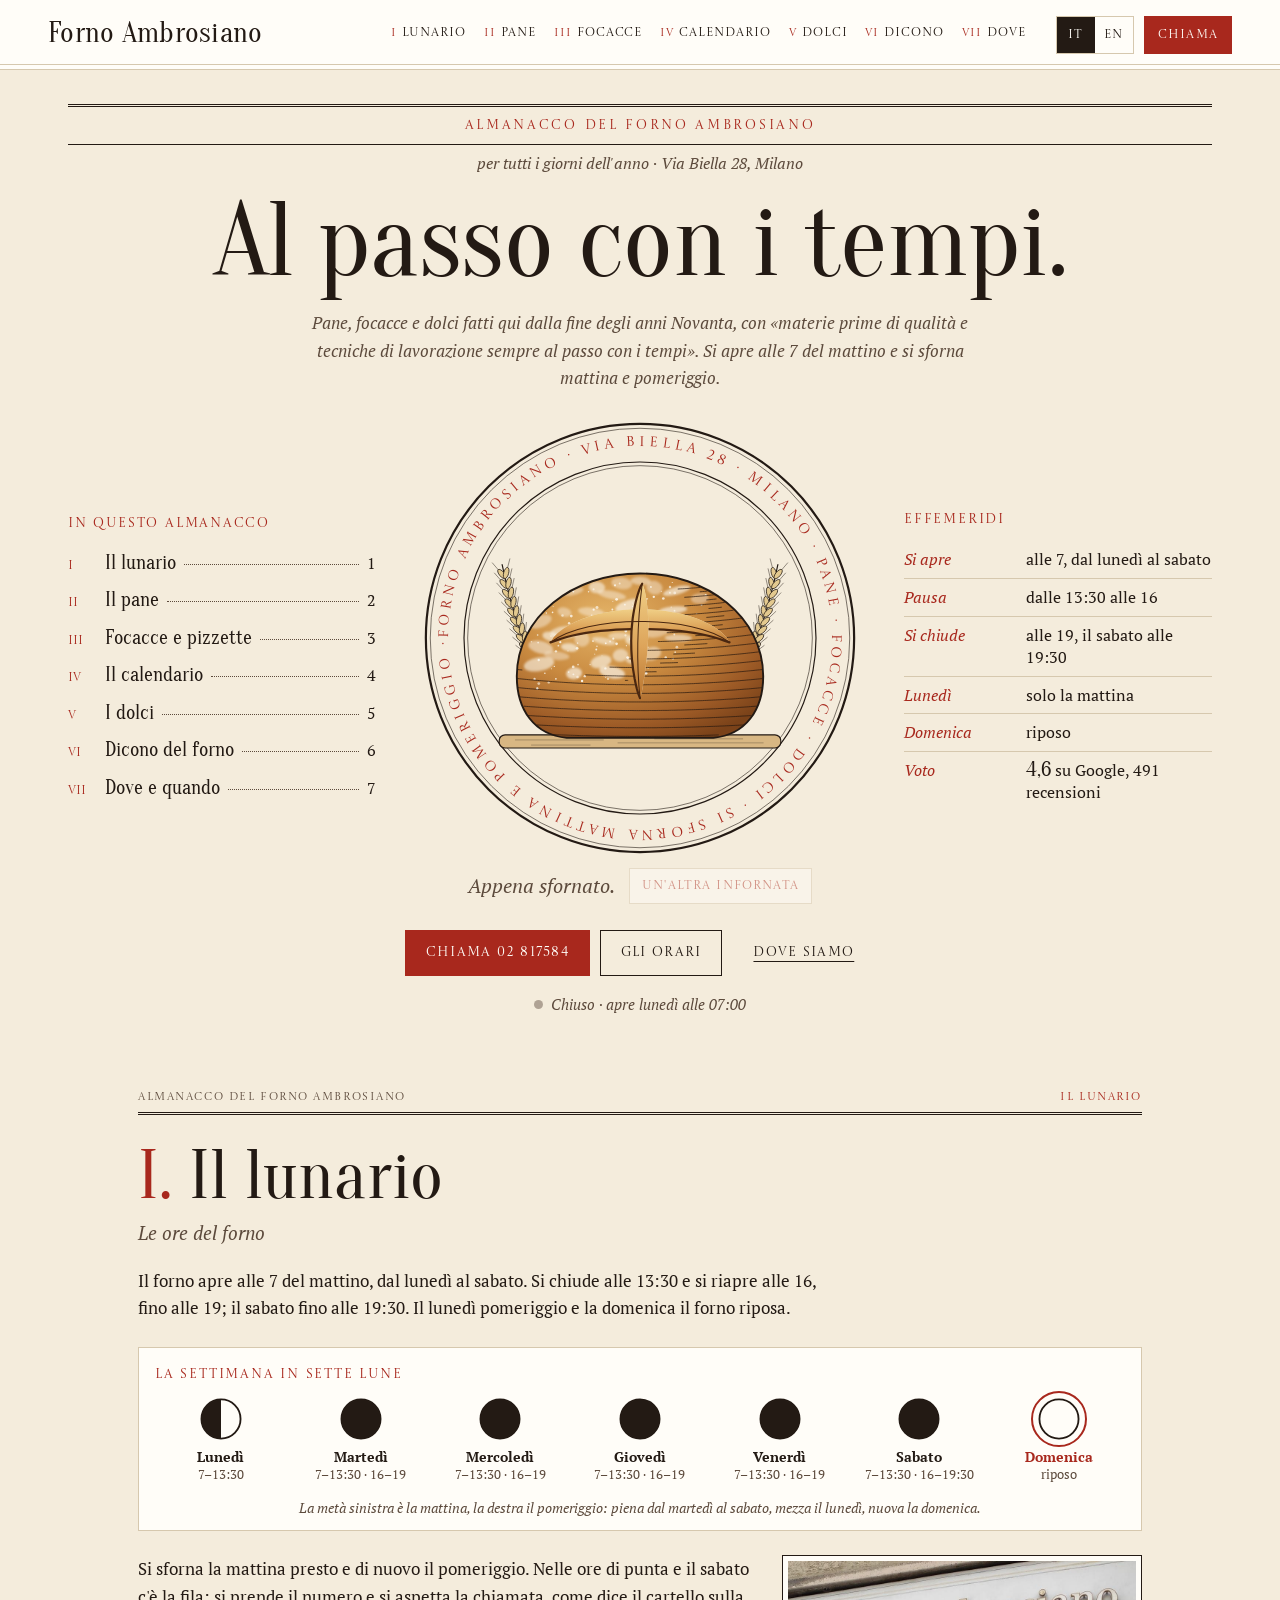
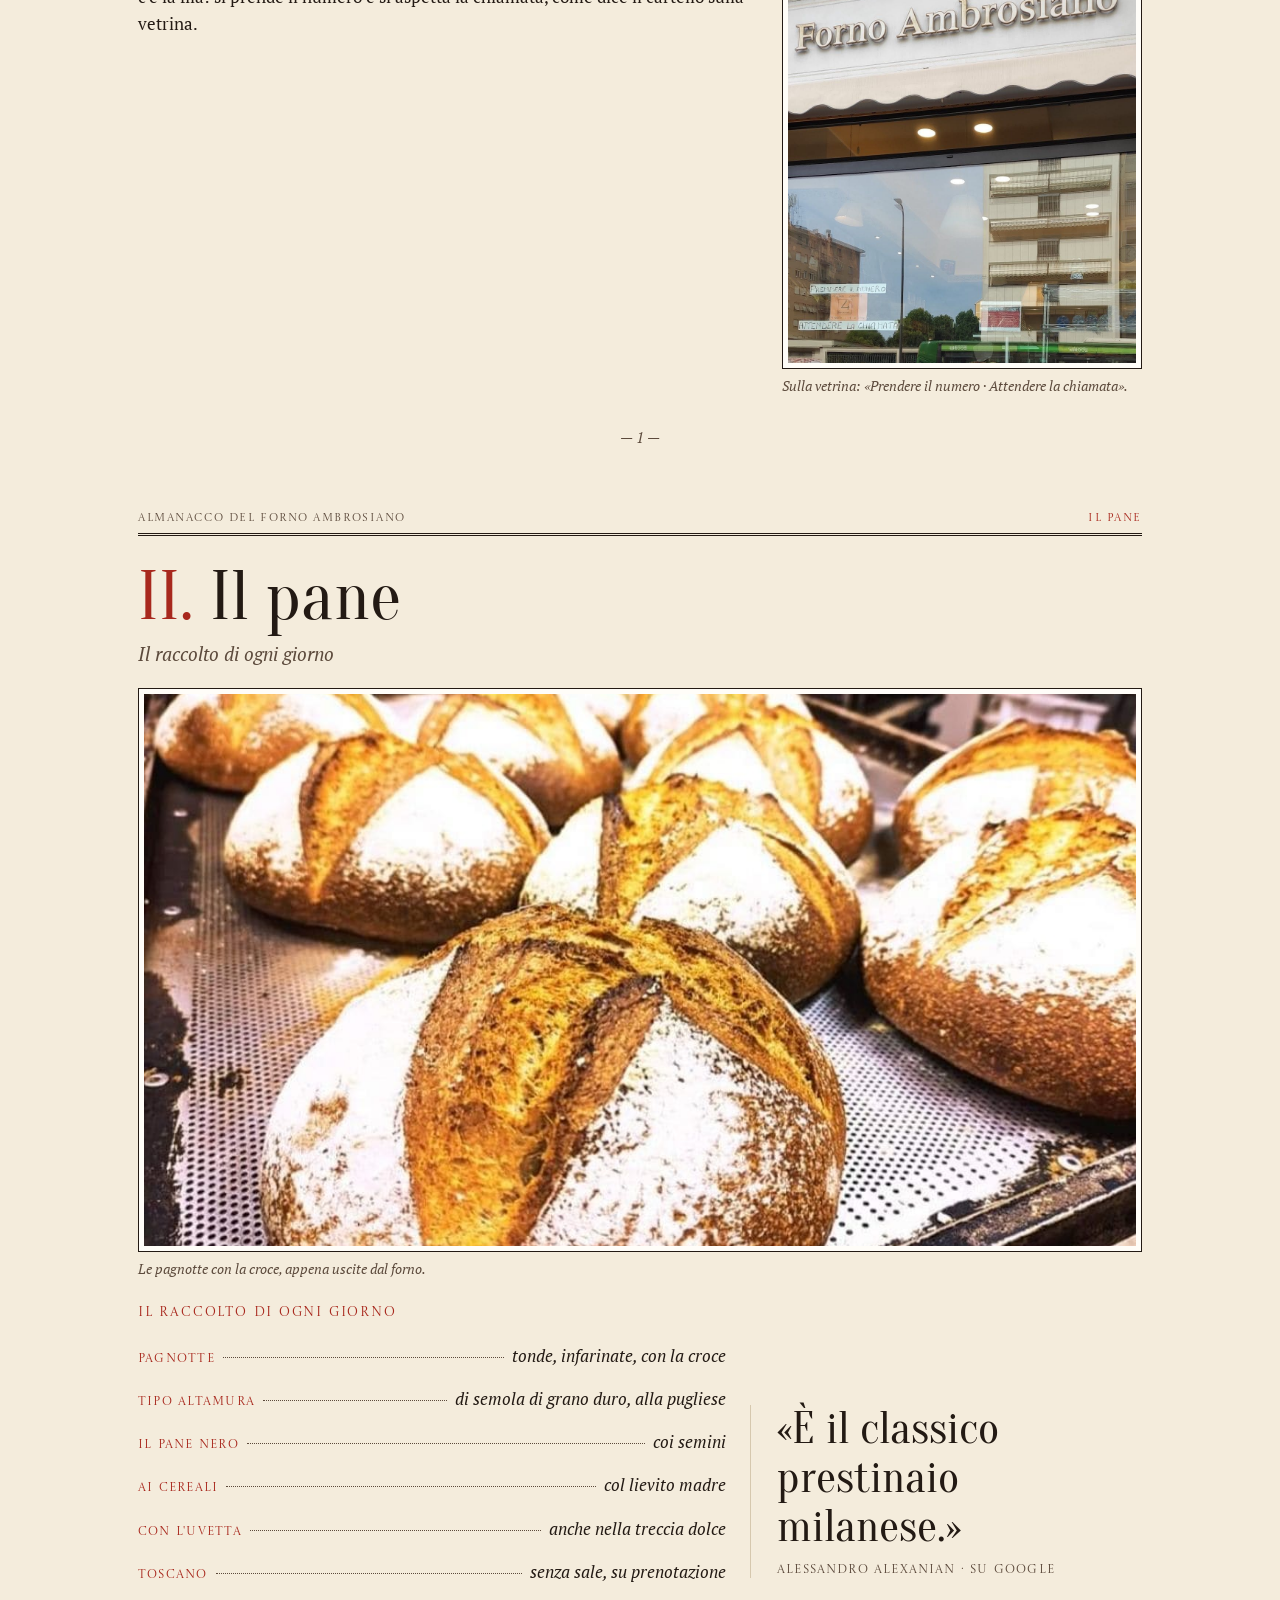
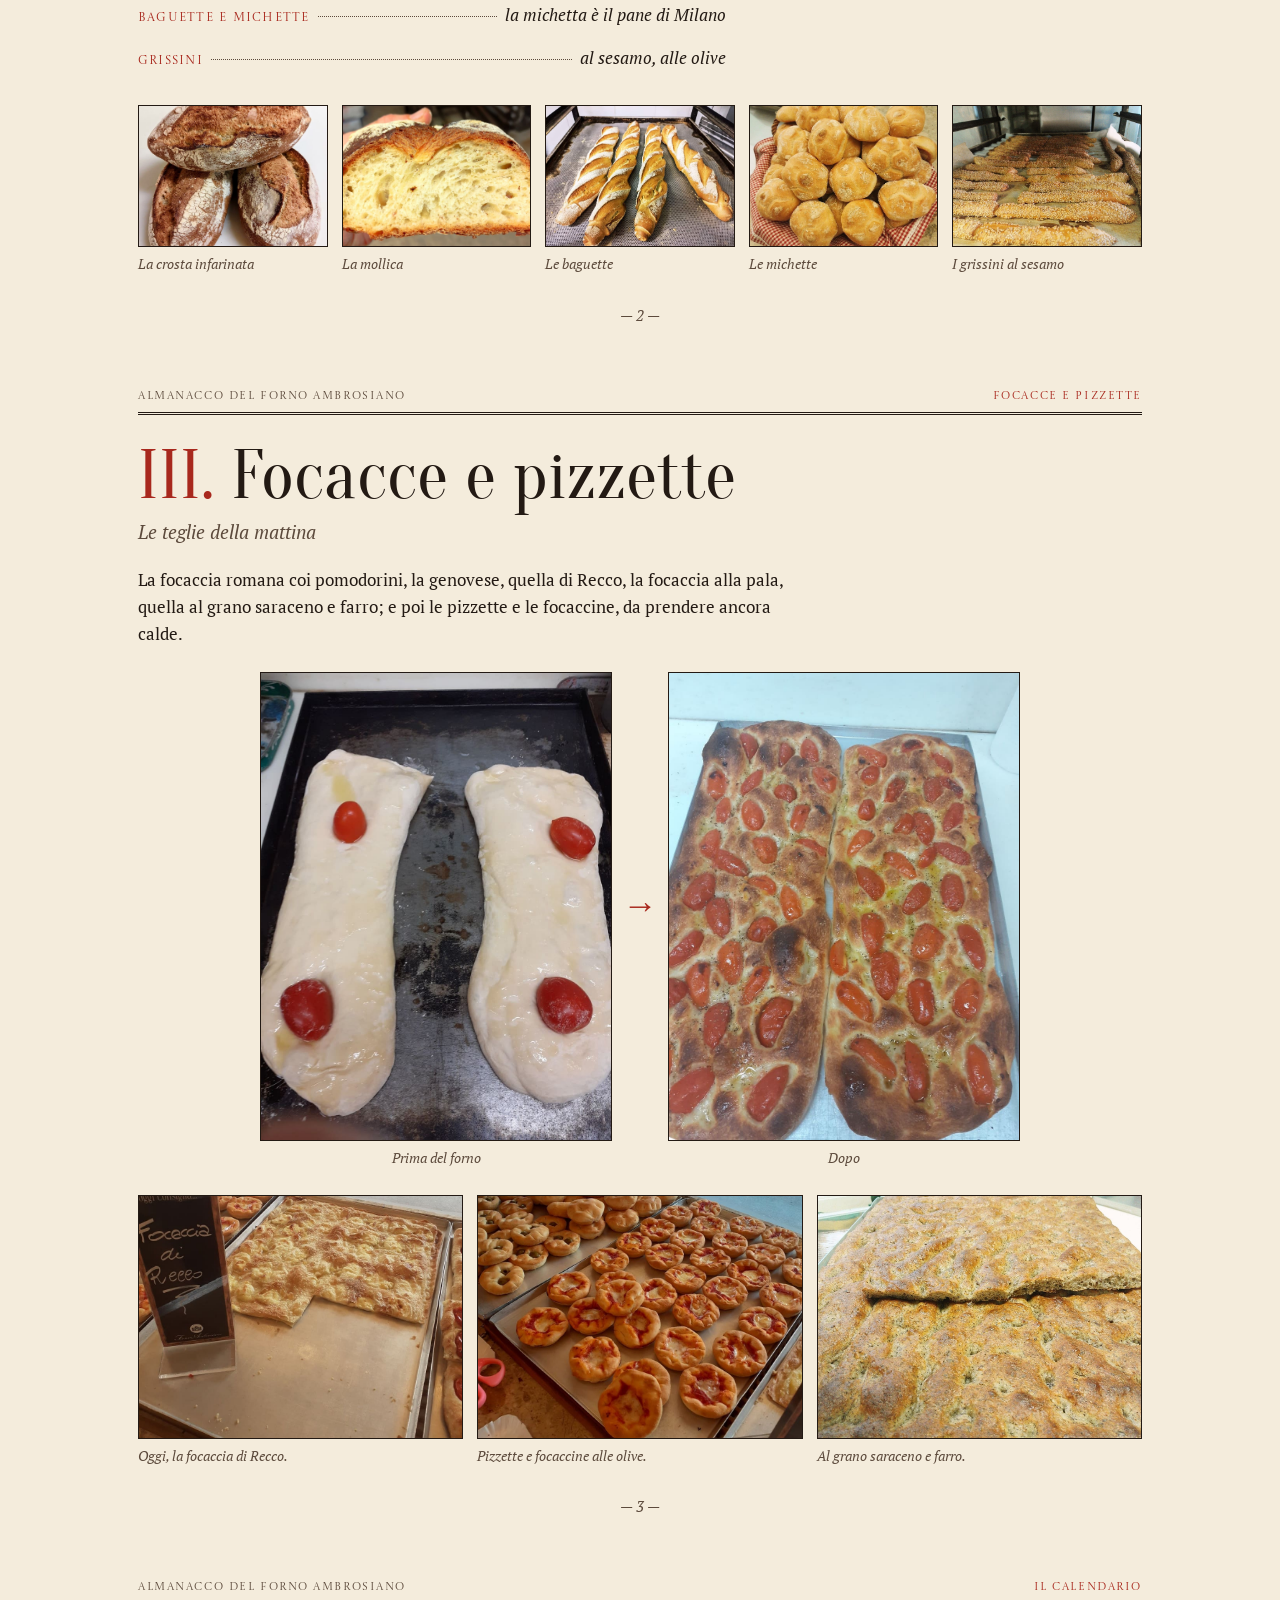
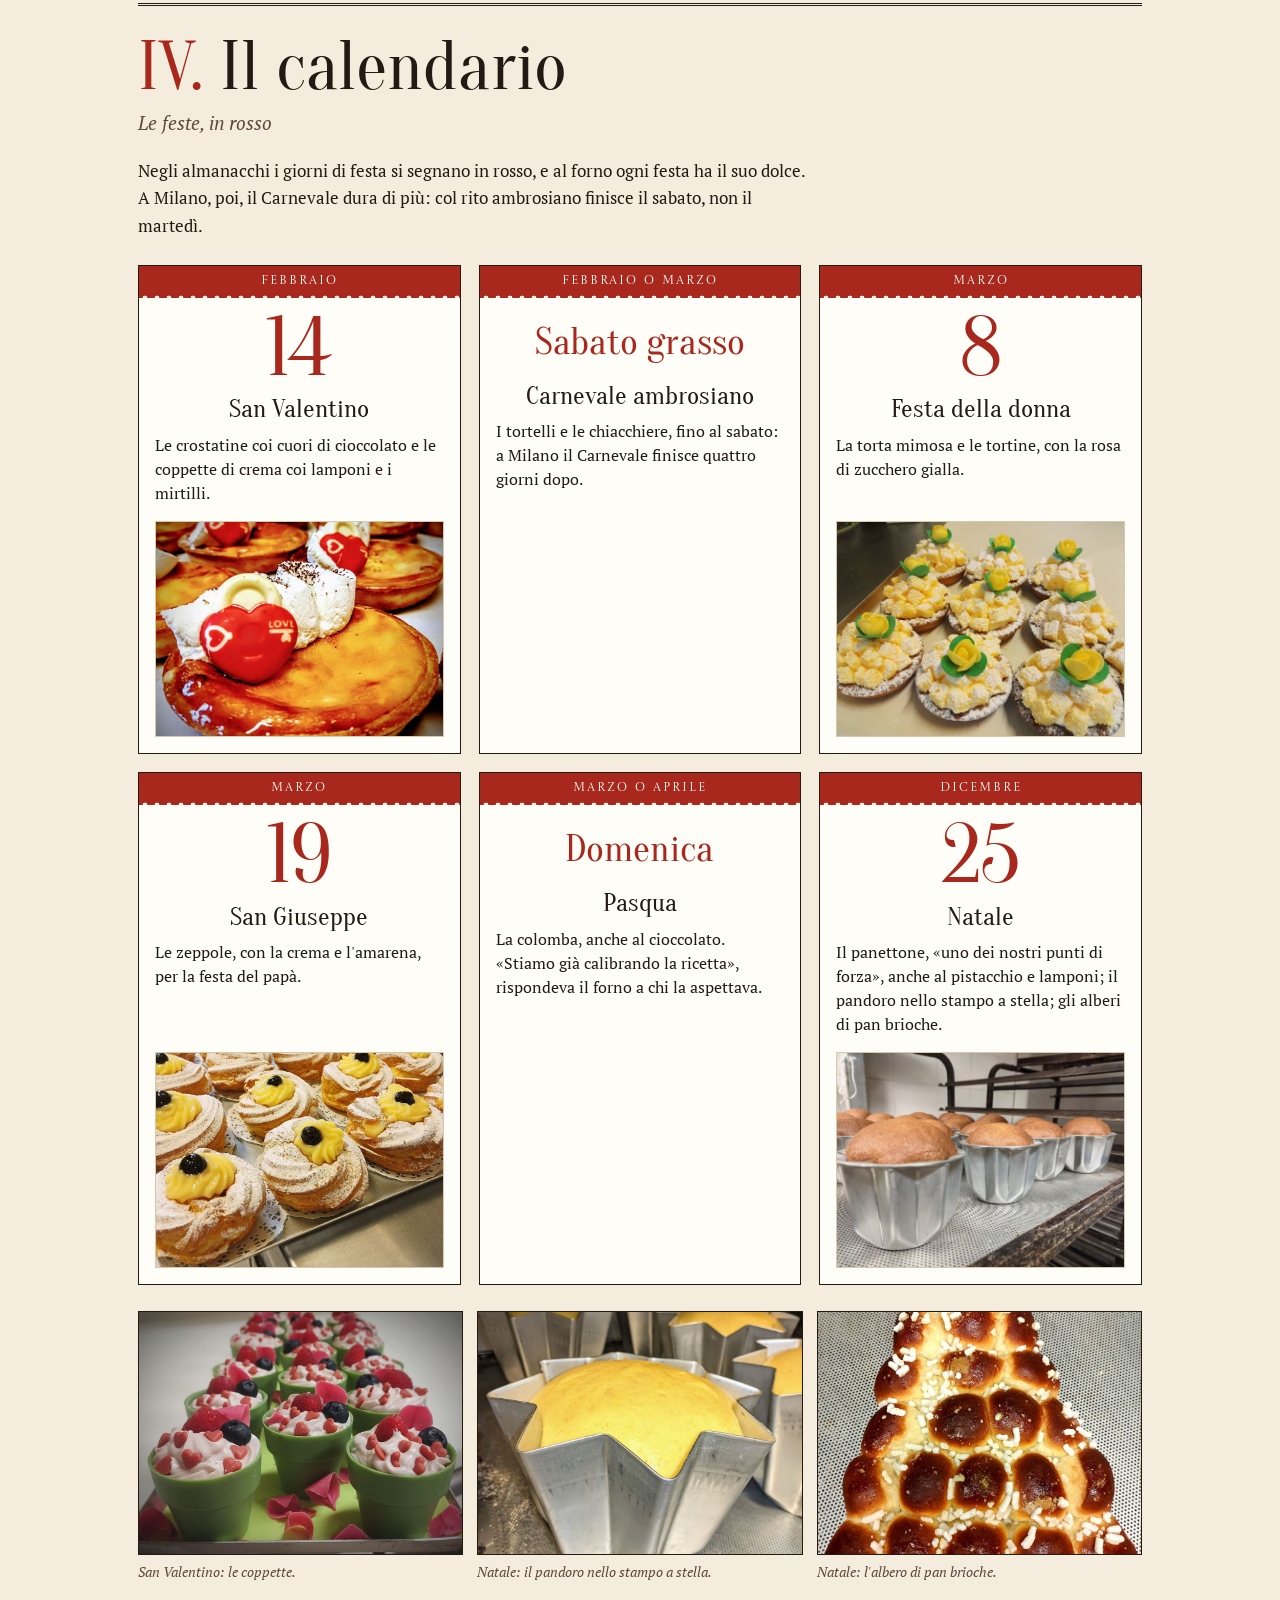
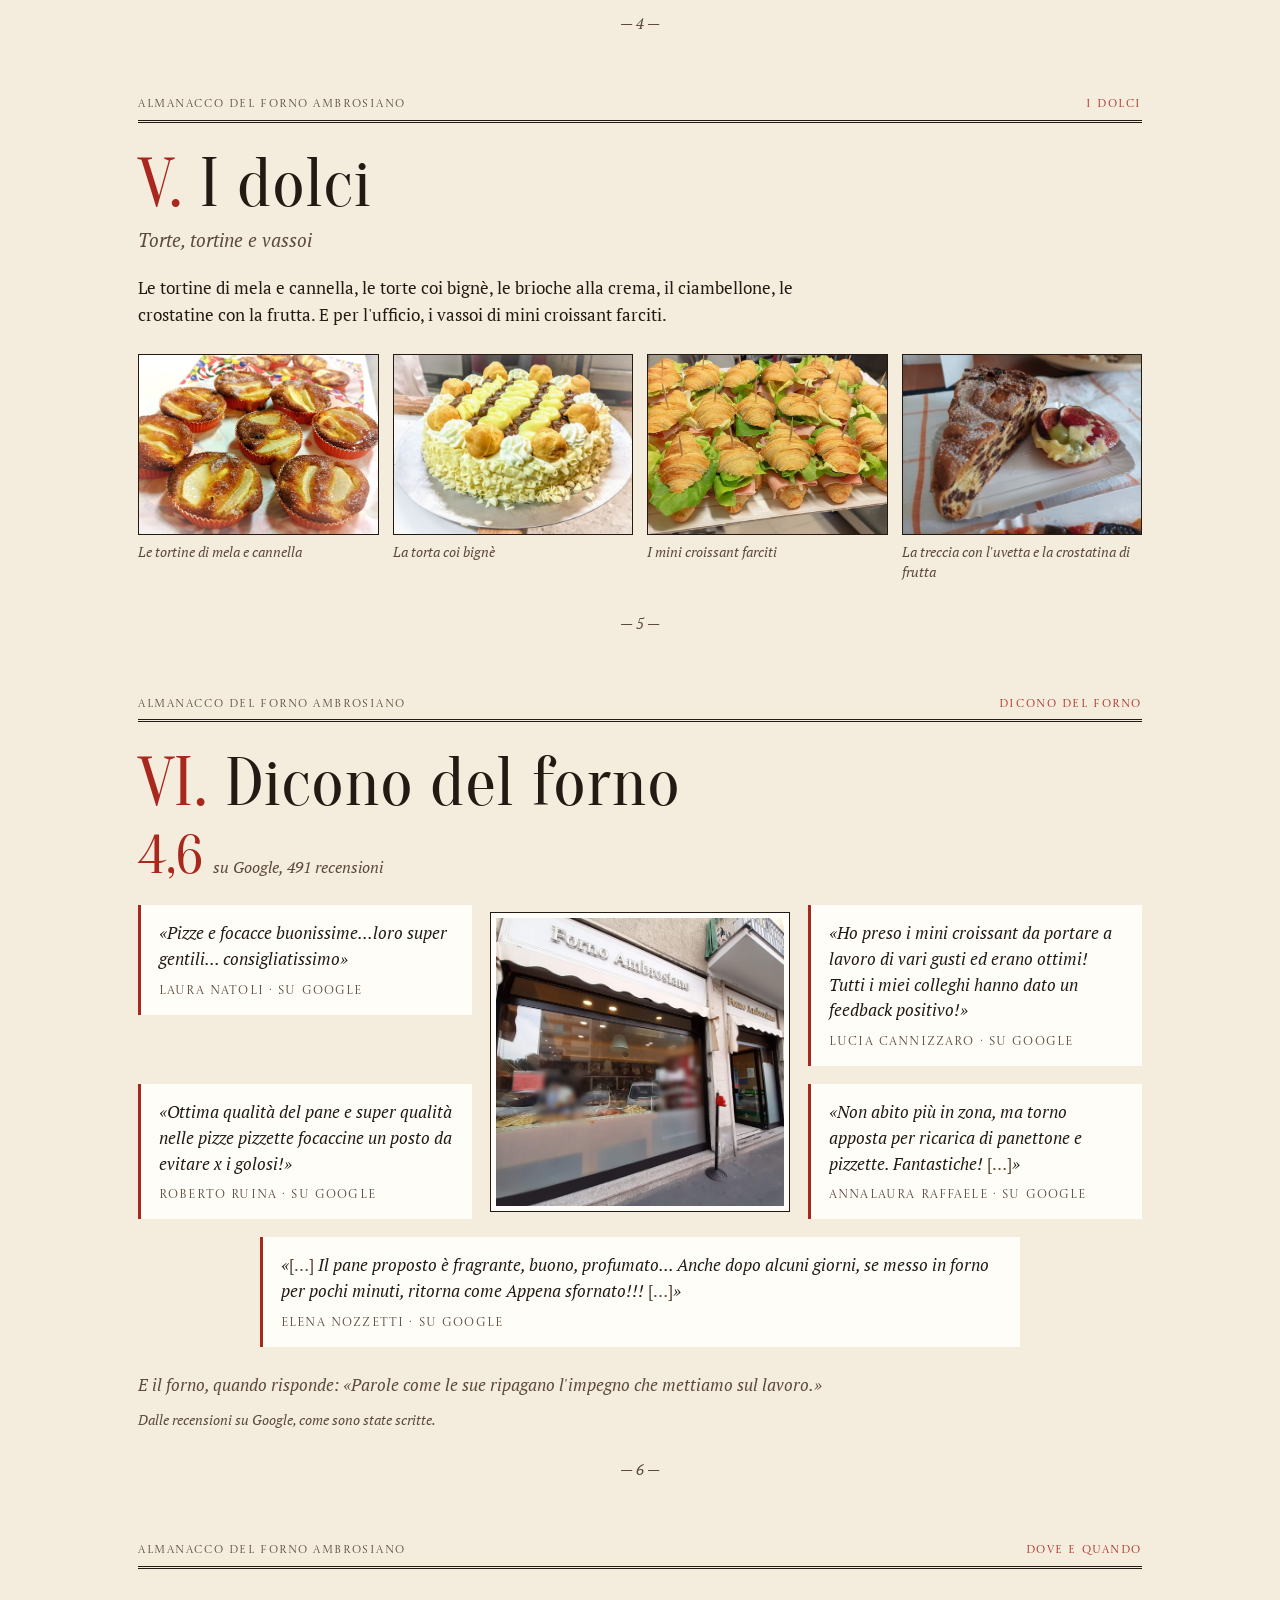
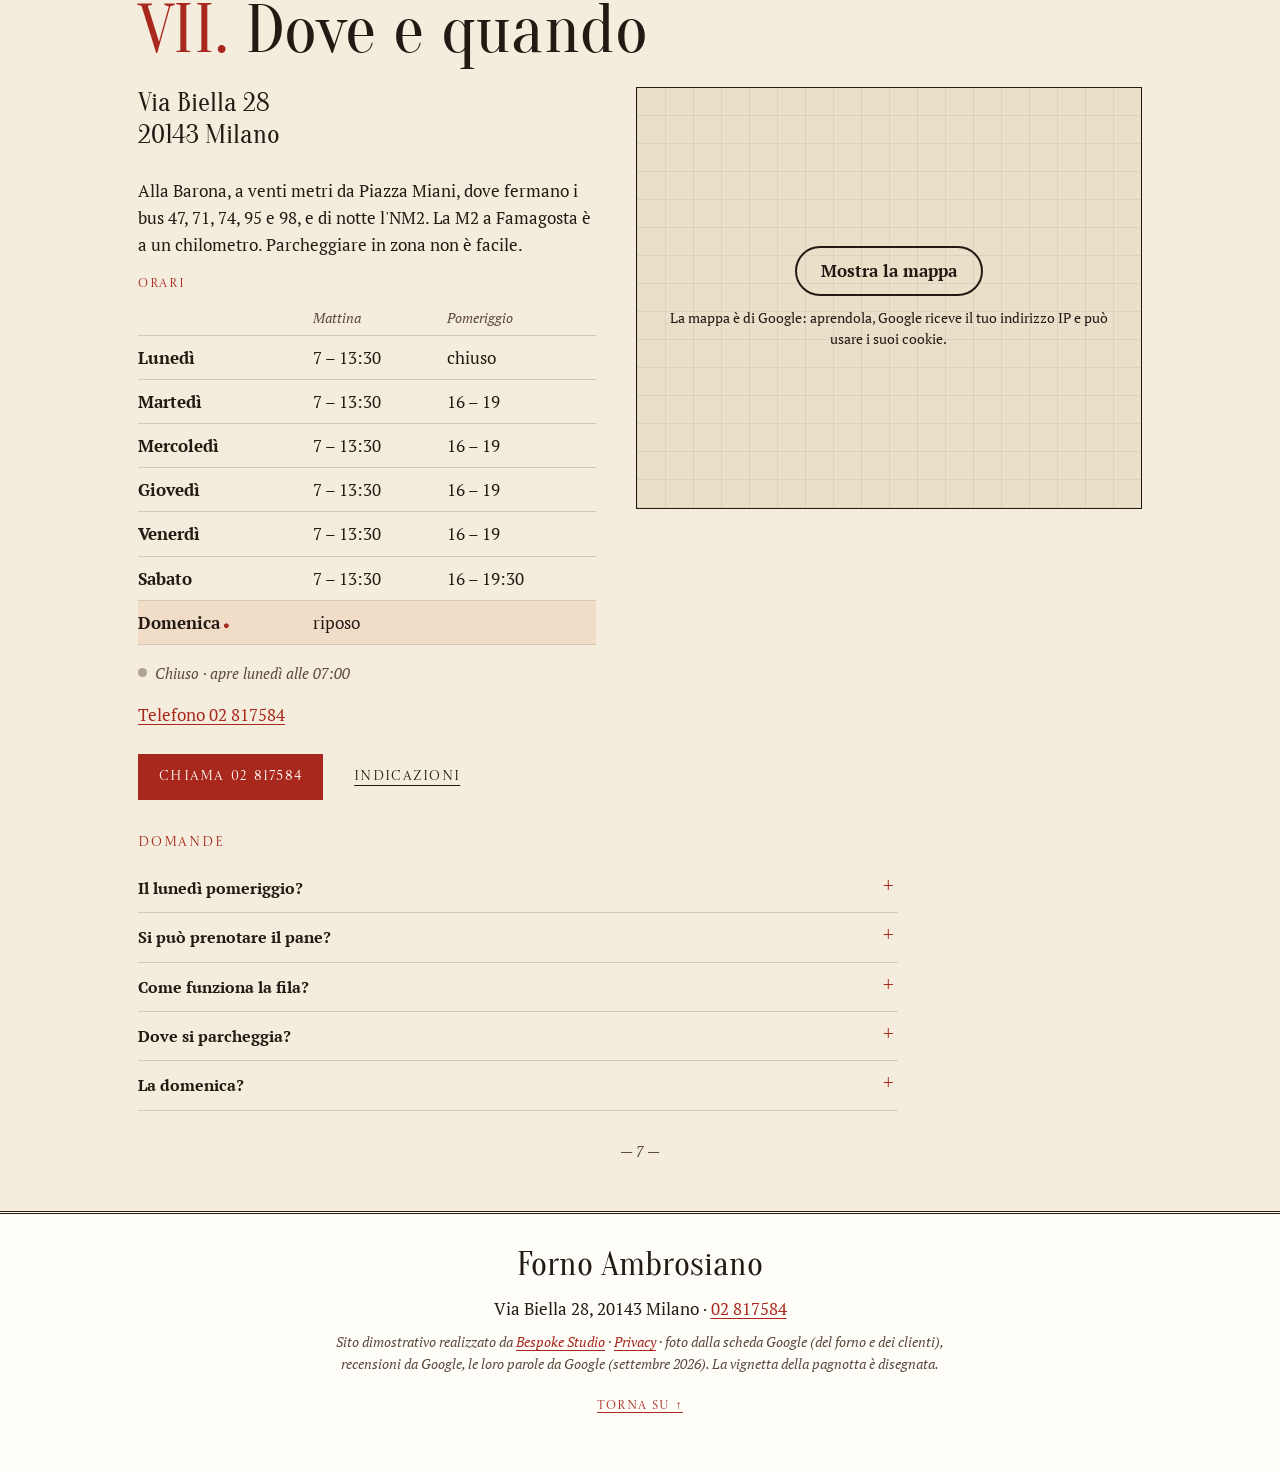
==== commit ab7b3768: "Privacy e pulizia: caratteri sul sito, mappa al clic, informativa, noindex - caratteri copiati nel s" ====
--- a/index.html
+++ b/index.html
@@ -3,6 +3,7 @@
 <head>
 <meta charset="utf-8">
 <meta name="viewport" content="width=device-width, initial-scale=1">
+<meta name="robots" content="noindex">
 <script>(function(){var r=document.documentElement;r.classList.remove('no-js');
 /* la firma: finché main.js non parte la pagnotta è pasta cruda, senza tagli né incisione; se il codice non arriva, dopo 2,5 s la pagina va allo stato finale */
 try{if(!matchMedia('(prefers-reduced-motion: reduce)').matches){r.classList.add('firma-attesa');window.__attesaInfornata=setTimeout(function(){r.classList.remove('firma-attesa')},2500)}}catch(e){}})()</script>
@@ -20,15 +21,69 @@
 <link rel="icon" href="img/favicon.svg" type="image/svg+xml">
 <link rel="icon" href="img/favicon-32.png" sizes="32x32" type="image/png">
 <link rel="apple-touch-icon" href="img/apple-touch-icon.png">
-<link rel="preconnect" href="https://fonts.googleapis.com">
-<link rel="preconnect" href="https://fonts.gstatic.com" crossorigin>
-<link href="https://fonts.googleapis.com/css2?family=Oranienbaum&amp;family=Castoro+Titling&amp;family=PT+Serif:ital,wght@0,400;0,700;1,400&amp;display=swap" rel="stylesheet">
+<link rel="stylesheet" href="fonts/fonts.css?v=1">
 <link rel="stylesheet" href="css/styles.css?v=1">
 <script src="https://cdn.jsdelivr.net/npm/gsap@3.12.5/dist/gsap.min.js" defer></script>
 <script src="https://cdn.jsdelivr.net/npm/gsap@3.12.5/dist/ScrollTrigger.min.js" defer></script>
 <script src="js/main.js?v=1" defer></script>
 <script type="application/ld+json">
-{"@context":"https://schema.org","@type":"Bakery","name":"Forno Ambrosiano","legalName":"Forno Ambrosiano S.r.l.","description":"Forno a Milano, in Via Biella 28 (Barona): pane, focacce, pizzette e dolci fatti qui dalla fine degli anni Novanta.","slogan":"Al passo con i tempi.","url":"https://rotenzark.github.io/forno-ambrosiano/","image":"https://rotenzark.github.io/forno-ambrosiano/img/og.jpg","telephone":"+39 02 817584","priceRange":"€","address":{"@type":"PostalAddress","streetAddress":"Via Biella 28","postalCode":"20143","addressLocality":"Milano","addressRegion":"MI","addressCountry":"IT"},"geo":{"@type":"GeoCoordinates","latitude":45.43821,"longitude":9.155},"openingHoursSpecification":[{"@type":"OpeningHoursSpecification","dayOfWeek":["Monday","Tuesday","Wednesday","Thursday","Friday","Saturday"],"opens":"07:00","closes":"13:30"},{"@type":"OpeningHoursSpecification","dayOfWeek":["Tuesday","Wednesday","Thursday","Friday"],"opens":"16:00","closes":"19:00"},{"@type":"OpeningHoursSpecification","dayOfWeek":"Saturday","opens":"16:00","closes":"19:30"}],"aggregateRating":{"@type":"AggregateRating","ratingValue":"4.6","reviewCount":"491","bestRating":"5"}}
+{
+  "@context": "https://schema.org",
+  "@type": "Bakery",
+  "name": "Forno Ambrosiano",
+  "legalName": "Forno Ambrosiano S.r.l.",
+  "description": "Forno a Milano, in Via Biella 28 (Barona): pane, focacce, pizzette e dolci fatti qui dalla fine degli anni Novanta.",
+  "slogan": "Al passo con i tempi.",
+  "url": "https://rotenzark.github.io/forno-ambrosiano/",
+  "image": "https://rotenzark.github.io/forno-ambrosiano/img/og.jpg",
+  "telephone": "+39 02 817584",
+  "priceRange": "€",
+  "address": {
+    "@type": "PostalAddress",
+    "streetAddress": "Via Biella 28",
+    "postalCode": "20143",
+    "addressLocality": "Milano",
+    "addressRegion": "MI",
+    "addressCountry": "IT"
+  },
+  "geo": {
+    "@type": "GeoCoordinates",
+    "latitude": 45.43821,
+    "longitude": 9.155
+  },
+  "openingHoursSpecification": [
+    {
+      "@type": "OpeningHoursSpecification",
+      "dayOfWeek": [
+        "Monday",
+        "Tuesday",
+        "Wednesday",
+        "Thursday",
+        "Friday",
+        "Saturday"
+      ],
+      "opens": "07:00",
+      "closes": "13:30"
+    },
+    {
+      "@type": "OpeningHoursSpecification",
+      "dayOfWeek": [
+        "Tuesday",
+        "Wednesday",
+        "Thursday",
+        "Friday"
+      ],
+      "opens": "16:00",
+      "closes": "19:00"
+    },
+    {
+      "@type": "OpeningHoursSpecification",
+      "dayOfWeek": "Saturday",
+      "opens": "16:00",
+      "closes": "19:30"
+    }
+  ]
+}
 </script>
 <script type="application/ld+json">
 {"@context":"https://schema.org","@type":"FAQPage","mainEntity":[
@@ -385,7 +440,7 @@
       </div>
       <div class="dove__vista reveal">
         <div class="mappa">
-          <iframe title="Mappa: Forno Ambrosiano, Via Biella 28, Milano" data-i18n-title="c7.mappa" src="https://maps.google.com/maps?q=Forno%20Ambrosiano%2C%20Via%20Biella%2028%2C%20Milano&amp;z=16&amp;output=embed" width="600" height="420" loading="lazy" referrerpolicy="no-referrer-when-downgrade"></iframe>
+          <div class="mappa-clic" data-mappa-clic style="--mappa-h: 420px"><template><iframe title="Mappa: Forno Ambrosiano, Via Biella 28, Milano" data-i18n-title="c7.mappa" src="https://maps.google.com/maps?q=Forno%20Ambrosiano%2C%20Via%20Biella%2028%2C%20Milano&amp;z=16&amp;output=embed" width="600" height="420" loading="lazy" referrerpolicy="no-referrer-when-downgrade"></iframe></template><div class="mappa-clic__velo"><a class="mappa-clic__btn" href="https://www.google.com/maps/dir/?api=1&amp;destination=Forno+Ambrosiano,+Via+Biella+28,+Milano" target="_blank" rel="noopener">Mostra la mappa</a><p class="mappa-clic__nota">La mappa è di Google: aprendola, Google riceve il tuo indirizzo IP e può usare i suoi cookie.</p></div></div>
         </div>
       </div>
     </div>
@@ -405,7 +460,7 @@
 <footer class="colophon">
   <p class="colophon__insegna">Forno Ambrosiano</p>
   <p class="colophon__dove">Via Biella 28, 20143 Milano · <a href="tel:+3902817584">02 817584</a></p>
-  <p class="colophon__cred" data-i18n="z.cred">Sito dimostrativo realizzato da <a href="https://bespokestud.io" rel="noopener">Bespoke Studio</a> · foto dalla scheda Google (del forno e dei clienti), recensioni da Google, le loro parole da Google (settembre 2026). La vignetta della pagnotta è disegnata.</p>
+  <p class="colophon__cred" data-i18n="z.cred">Sito dimostrativo realizzato da <a href="https://bespokestud.io" rel="noopener">Bespoke Studio</a> · <a href="privacy.html">Privacy</a> · foto dalla scheda Google (del forno e dei clienti), recensioni da Google, le loro parole da Google (settembre 2026). La vignetta della pagnotta è disegnata.</p>
   <p><a class="colophon__su" href="#inizio" data-i18n="z.su">Torna su ↑</a></p>
 </footer>
 
@@ -414,5 +469,6 @@
   <img id="lightboxImg" src="" alt="">
 </div>
 
+<script src="js/mappa-clic.js?v=1" defer></script>
 </body>
 </html>
--- a/fonts/fonts.css
+++ b/fonts/fonts.css
@@ -0,0 +1,163 @@
+/* Caratteri ospitati sul sito: nessuna richiesta a Google Fonts o Fontshare (giro privacy 1/10/2026). Licenze in LICENSE.txt. */
+/* latin-ext */
+@font-face {
+  font-family: 'Castoro Titling';
+  font-style: normal;
+  font-weight: 400;
+  font-display: swap;
+  src: url(castorotitling-v10-buEupouwccj03leTfjUAhEZWlrNaaw0lSo8.woff2) format('woff2');
+  unicode-range: U+0100-02BA, U+02BD-02C5, U+02C7-02CC, U+02CE-02D7, U+02DD-02FF, U+0304, U+0308, U+0329, U+1D00-1DBF, U+1E00-1E9F, U+1EF2-1EFF, U+2020, U+20A0-20AB, U+20AD-20C0, U+2113, U+2C60-2C7F, U+A720-A7FF;
+}
+/* latin */
+@font-face {
+  font-family: 'Castoro Titling';
+  font-style: normal;
+  font-weight: 400;
+  font-display: swap;
+  src: url(castorotitling-v10-buEupouwccj03leTfjUAhEZWlrNaZQ0l.woff2) format('woff2');
+  unicode-range: U+0000-00FF, U+0131, U+0152-0153, U+02BB-02BC, U+02C6, U+02DA, U+02DC, U+0304, U+0308, U+0329, U+2000-206F, U+20AC, U+2122, U+2191, U+2193, U+2212, U+2215, U+FEFF, U+FFFD;
+}
+/* cyrillic-ext */
+@font-face {
+  font-family: 'Oranienbaum';
+  font-style: normal;
+  font-weight: 400;
+  font-display: swap;
+  src: url(oranienbaum-v16-OZpHg_txtzZKMuXLIVrx-0zt5E3Hdg.woff2) format('woff2');
+  unicode-range: U+0460-052F, U+1C80-1C8A, U+20B4, U+2DE0-2DFF, U+A640-A69F, U+FE2E-FE2F;
+}
+/* cyrillic */
+@font-face {
+  font-family: 'Oranienbaum';
+  font-style: normal;
+  font-weight: 400;
+  font-display: swap;
+  src: url(oranienbaum-v16-OZpHg_txtzZKMuXLIVrx-0zk5E3Hdg.woff2) format('woff2');
+  unicode-range: U+0301, U+0400-045F, U+0490-0491, U+04B0-04B1, U+2116;
+}
+/* latin-ext */
+@font-face {
+  font-family: 'Oranienbaum';
+  font-style: normal;
+  font-weight: 400;
+  font-display: swap;
+  src: url(oranienbaum-v16-OZpHg_txtzZKMuXLIVrx-0zu5E3Hdg.woff2) format('woff2');
+  unicode-range: U+0100-02BA, U+02BD-02C5, U+02C7-02CC, U+02CE-02D7, U+02DD-02FF, U+0304, U+0308, U+0329, U+1D00-1DBF, U+1E00-1E9F, U+1EF2-1EFF, U+2020, U+20A0-20AB, U+20AD-20C0, U+2113, U+2C60-2C7F, U+A720-A7FF;
+}
+/* latin */
+@font-face {
+  font-family: 'Oranienbaum';
+  font-style: normal;
+  font-weight: 400;
+  font-display: swap;
+  src: url(oranienbaum-v16-OZpHg_txtzZKMuXLIVrx-0zg5E0.woff2) format('woff2');
+  unicode-range: U+0000-00FF, U+0131, U+0152-0153, U+02BB-02BC, U+02C6, U+02DA, U+02DC, U+0304, U+0308, U+0329, U+2000-206F, U+20AC, U+2122, U+2191, U+2193, U+2212, U+2215, U+FEFF, U+FFFD;
+}
+/* cyrillic-ext */
+@font-face {
+  font-family: 'PT Serif';
+  font-style: italic;
+  font-weight: 400;
+  font-display: swap;
+  src: url(ptserif-v19-EJRTQgYoZZY2vCFuvAFT_rC1chb-.woff2) format('woff2');
+  unicode-range: U+0460-052F, U+1C80-1C8A, U+20B4, U+2DE0-2DFF, U+A640-A69F, U+FE2E-FE2F;
+}
+/* cyrillic */
+@font-face {
+  font-family: 'PT Serif';
+  font-style: italic;
+  font-weight: 400;
+  font-display: swap;
+  src: url(ptserif-v19-EJRTQgYoZZY2vCFuvAFT_rm1chb-.woff2) format('woff2');
+  unicode-range: U+0301, U+0400-045F, U+0490-0491, U+04B0-04B1, U+2116;
+}
+/* latin-ext */
+@font-face {
+  font-family: 'PT Serif';
+  font-style: italic;
+  font-weight: 400;
+  font-display: swap;
+  src: url(ptserif-v19-EJRTQgYoZZY2vCFuvAFT_rO1chb-.woff2) format('woff2');
+  unicode-range: U+0100-02BA, U+02BD-02C5, U+02C7-02CC, U+02CE-02D7, U+02DD-02FF, U+0304, U+0308, U+0329, U+1D00-1DBF, U+1E00-1E9F, U+1EF2-1EFF, U+2020, U+20A0-20AB, U+20AD-20C0, U+2113, U+2C60-2C7F, U+A720-A7FF;
+}
+/* latin */
+@font-face {
+  font-family: 'PT Serif';
+  font-style: italic;
+  font-weight: 400;
+  font-display: swap;
+  src: url(ptserif-v19-EJRTQgYoZZY2vCFuvAFT_r21cg.woff2) format('woff2');
+  unicode-range: U+0000-00FF, U+0131, U+0152-0153, U+02BB-02BC, U+02C6, U+02DA, U+02DC, U+0304, U+0308, U+0329, U+2000-206F, U+20AC, U+2122, U+2191, U+2193, U+2212, U+2215, U+FEFF, U+FFFD;
+}
+/* cyrillic-ext */
+@font-face {
+  font-family: 'PT Serif';
+  font-style: normal;
+  font-weight: 400;
+  font-display: swap;
+  src: url(ptserif-v19-EJRVQgYoZZY2vCFuvAFbzr-tdg.woff2) format('woff2');
+  unicode-range: U+0460-052F, U+1C80-1C8A, U+20B4, U+2DE0-2DFF, U+A640-A69F, U+FE2E-FE2F;
+}
+/* cyrillic */
+@font-face {
+  font-family: 'PT Serif';
+  font-style: normal;
+  font-weight: 400;
+  font-display: swap;
+  src: url(ptserif-v19-EJRVQgYoZZY2vCFuvAFSzr-tdg.woff2) format('woff2');
+  unicode-range: U+0301, U+0400-045F, U+0490-0491, U+04B0-04B1, U+2116;
+}
+/* latin-ext */
+@font-face {
+  font-family: 'PT Serif';
+  font-style: normal;
+  font-weight: 400;
+  font-display: swap;
+  src: url(ptserif-v19-EJRVQgYoZZY2vCFuvAFYzr-tdg.woff2) format('woff2');
+  unicode-range: U+0100-02BA, U+02BD-02C5, U+02C7-02CC, U+02CE-02D7, U+02DD-02FF, U+0304, U+0308, U+0329, U+1D00-1DBF, U+1E00-1E9F, U+1EF2-1EFF, U+2020, U+20A0-20AB, U+20AD-20C0, U+2113, U+2C60-2C7F, U+A720-A7FF;
+}
+/* latin */
+@font-face {
+  font-family: 'PT Serif';
+  font-style: normal;
+  font-weight: 400;
+  font-display: swap;
+  src: url(ptserif-v19-EJRVQgYoZZY2vCFuvAFWzr8.woff2) format('woff2');
+  unicode-range: U+0000-00FF, U+0131, U+0152-0153, U+02BB-02BC, U+02C6, U+02DA, U+02DC, U+0304, U+0308, U+0329, U+2000-206F, U+20AC, U+2122, U+2191, U+2193, U+2212, U+2215, U+FEFF, U+FFFD;
+}
+/* cyrillic-ext */
+@font-face {
+  font-family: 'PT Serif';
+  font-style: normal;
+  font-weight: 700;
+  font-display: swap;
+  src: url(ptserif-v19-EJRSQgYoZZY2vCFuvAnt66qfVyvHpA.woff2) format('woff2');
+  unicode-range: U+0460-052F, U+1C80-1C8A, U+20B4, U+2DE0-2DFF, U+A640-A69F, U+FE2E-FE2F;
+}
+/* cyrillic */
+@font-face {
+  font-family: 'PT Serif';
+  font-style: normal;
+  font-weight: 700;
+  font-display: swap;
+  src: url(ptserif-v19-EJRSQgYoZZY2vCFuvAnt66qWVyvHpA.woff2) format('woff2');
+  unicode-range: U+0301, U+0400-045F, U+0490-0491, U+04B0-04B1, U+2116;
+}
+/* latin-ext */
+@font-face {
+  font-family: 'PT Serif';
+  font-style: normal;
+  font-weight: 700;
+  font-display: swap;
+  src: url(ptserif-v19-EJRSQgYoZZY2vCFuvAnt66qcVyvHpA.woff2) format('woff2');
+  unicode-range: U+0100-02BA, U+02BD-02C5, U+02C7-02CC, U+02CE-02D7, U+02DD-02FF, U+0304, U+0308, U+0329, U+1D00-1DBF, U+1E00-1E9F, U+1EF2-1EFF, U+2020, U+20A0-20AB, U+20AD-20C0, U+2113, U+2C60-2C7F, U+A720-A7FF;
+}
+/* latin */
+@font-face {
+  font-family: 'PT Serif';
+  font-style: normal;
+  font-weight: 700;
+  font-display: swap;
+  src: url(ptserif-v19-EJRSQgYoZZY2vCFuvAnt66qSVys.woff2) format('woff2');
+  unicode-range: U+0000-00FF, U+0131, U+0152-0153, U+02BB-02BC, U+02C6, U+02DA, U+02DC, U+0304, U+0308, U+0329, U+2000-206F, U+20AC, U+2122, U+2191, U+2193, U+2212, U+2215, U+FEFF, U+FFFD;
+}
--- a/css/styles.css
+++ b/css/styles.css
@@ -317,3 +317,12 @@
   .burger { display: none; }
   .testata__destra { margin-left: 6px; }
 }
+
+/*MAPPACLIC*/
+/* la mappa Google si carica solo al clic (giro privacy 1/10/2026) */
+.mappa-clic { display: flex; align-items: center; justify-content: center; width: 100%; height: 100%; min-height: var(--mappa-h, 320px); box-sizing: border-box; padding: 24px; text-align: center; background: repeating-linear-gradient(0deg, rgba(127, 127, 127, 0.14) 0 1px, transparent 1px 28px), repeating-linear-gradient(90deg, rgba(127, 127, 127, 0.14) 0 1px, transparent 1px 28px); }
+.mappa-clic__velo { display: flex; flex-direction: column; align-items: center; gap: 12px; max-width: 32em; }
+.mappa-clic__btn { display: inline-block; padding: 0.75em 1.4em; border: 2px solid currentColor; border-radius: 999px; color: inherit; font: inherit; font-weight: 600; line-height: 1.2; text-decoration: none; background: transparent; cursor: pointer; }
+.mappa-clic__btn:hover, .mappa-clic__btn:focus-visible { text-decoration: underline; }
+.mappa-clic__nota { margin: 0; font-size: 0.85em; line-height: 1.45; }
+/*/MAPPACLIC*/
